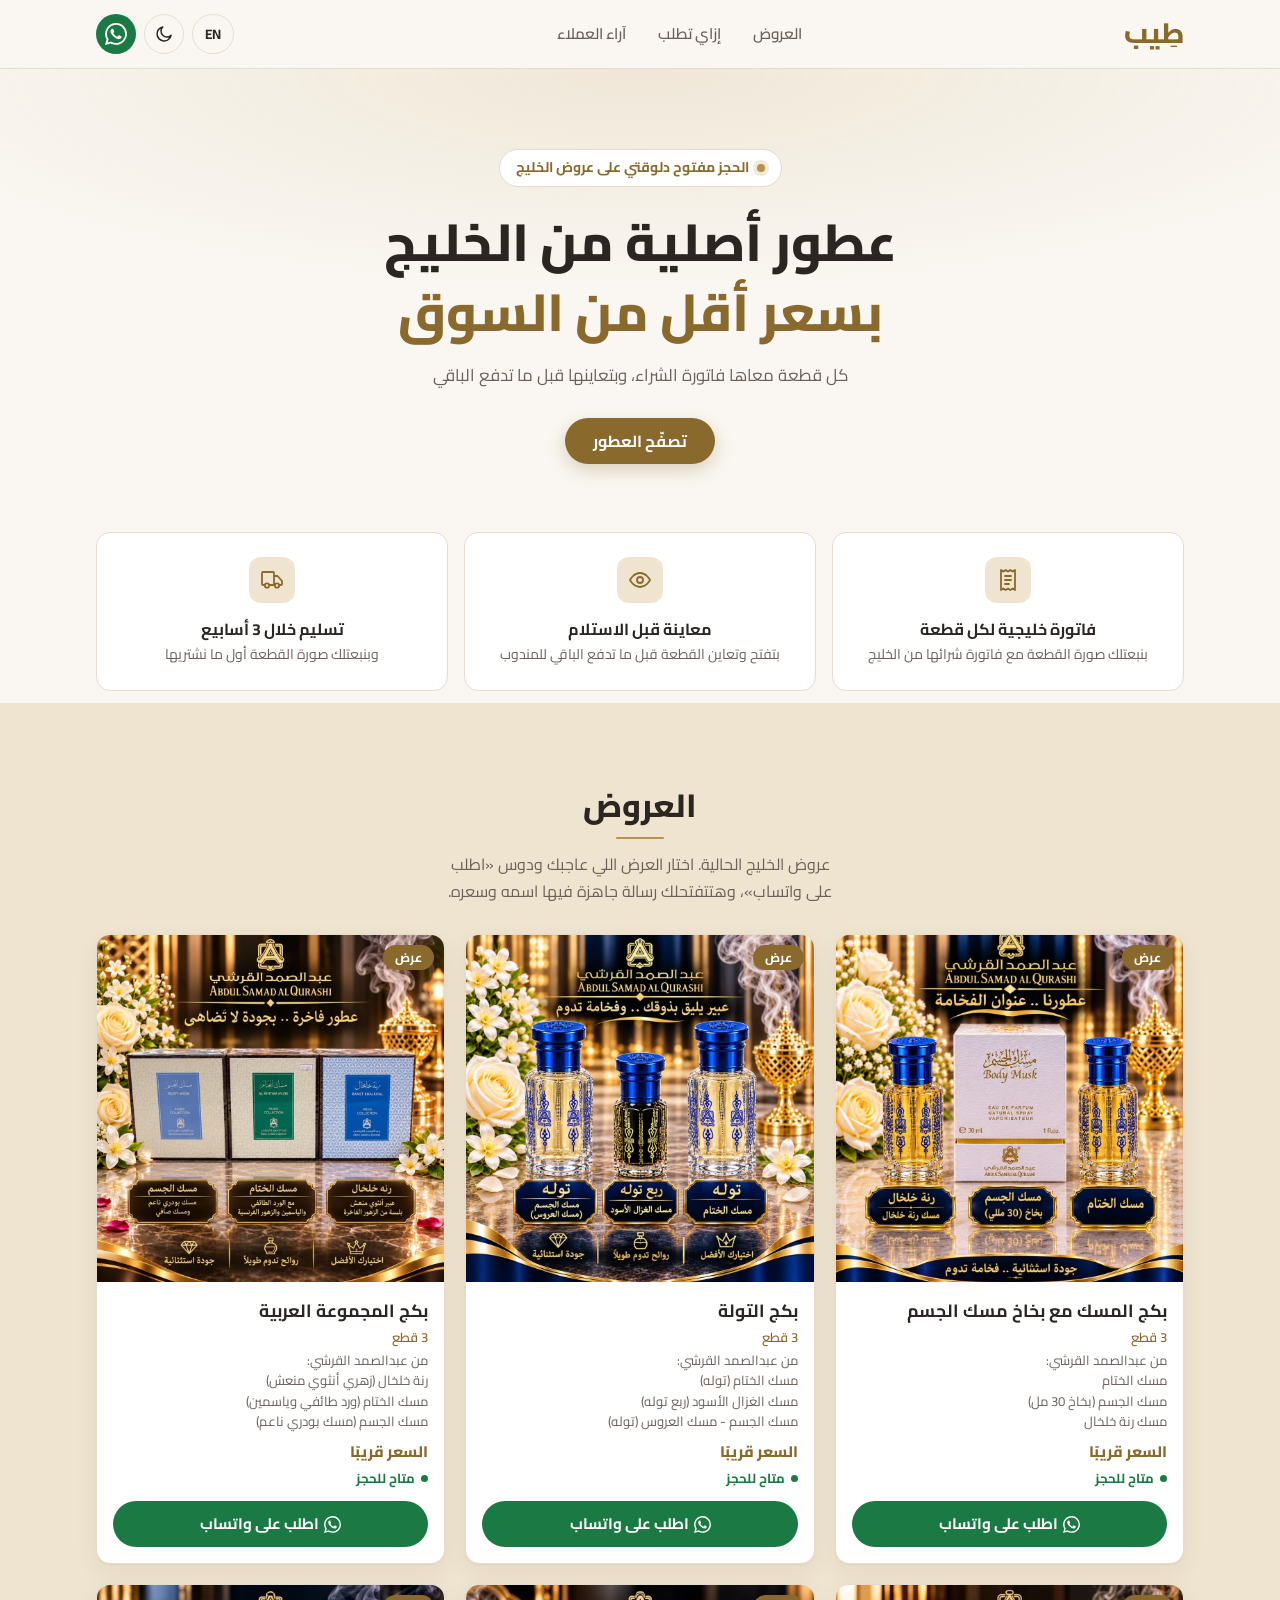
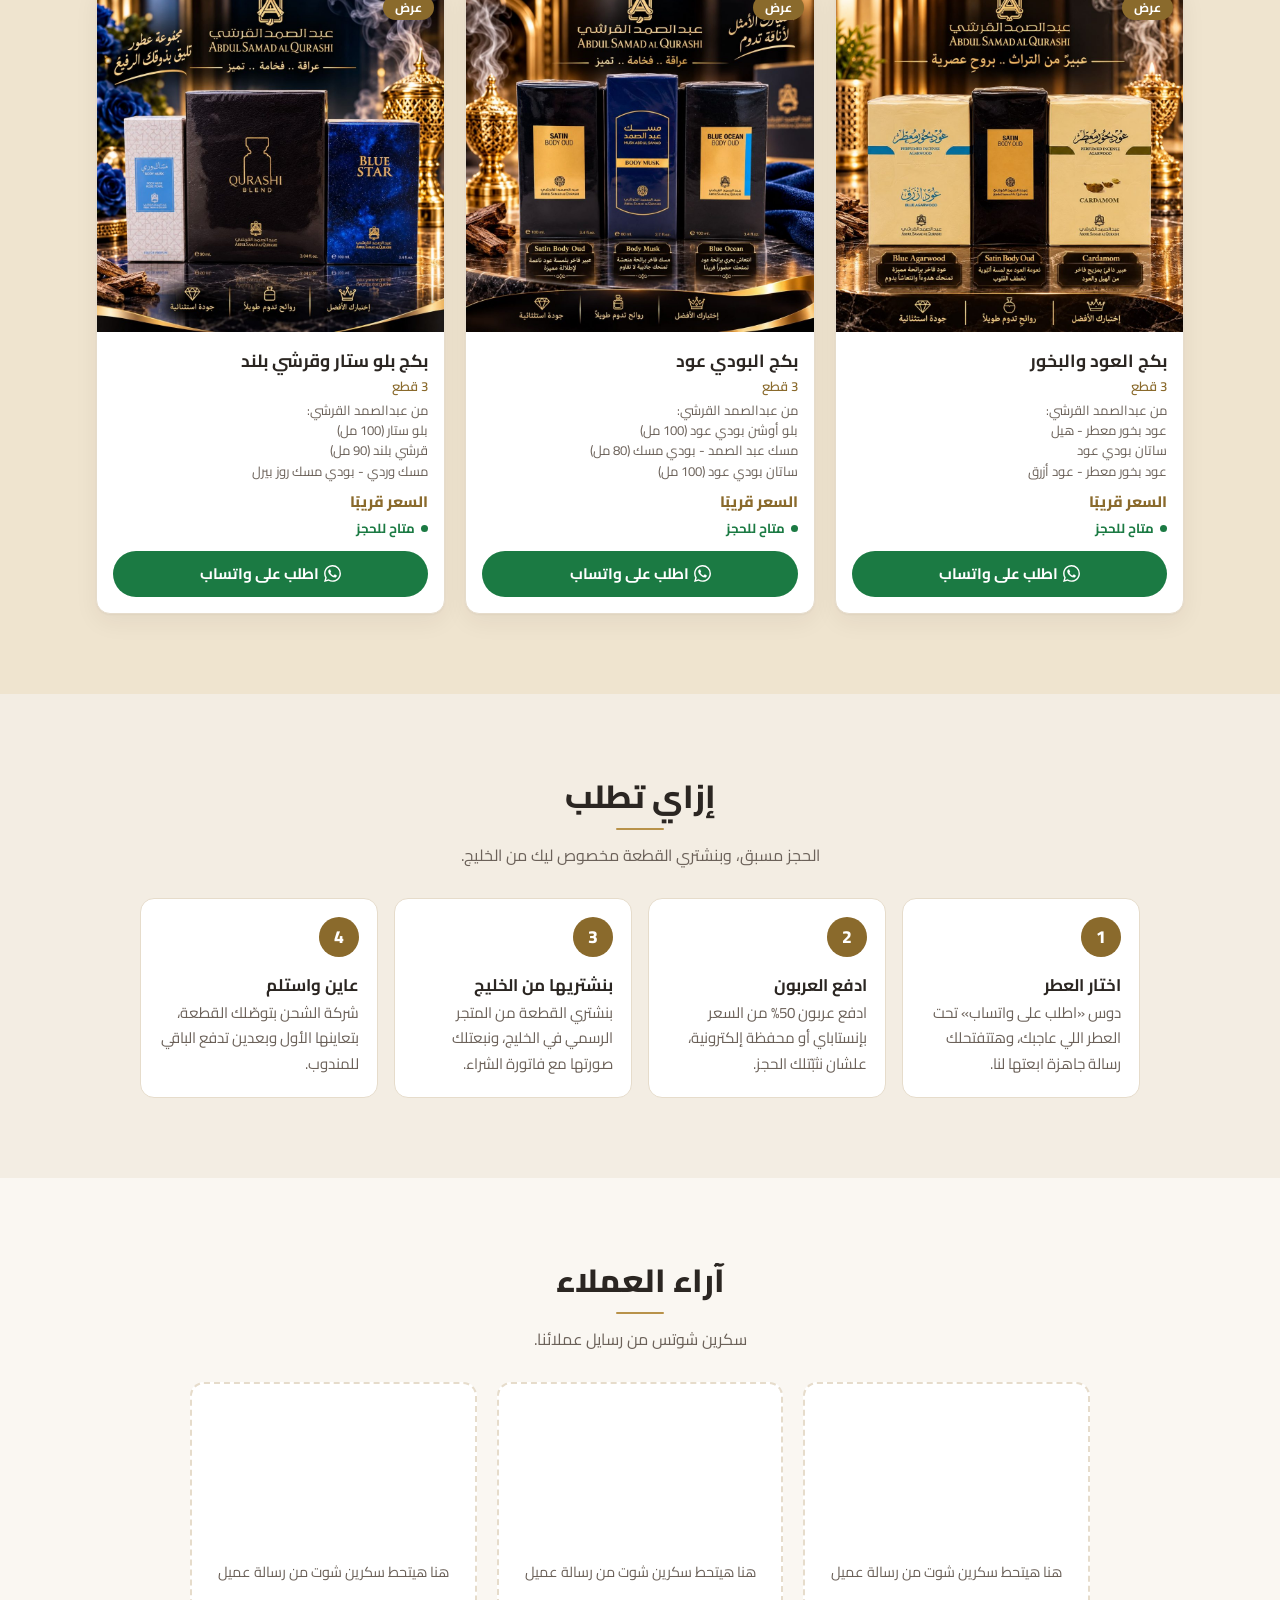
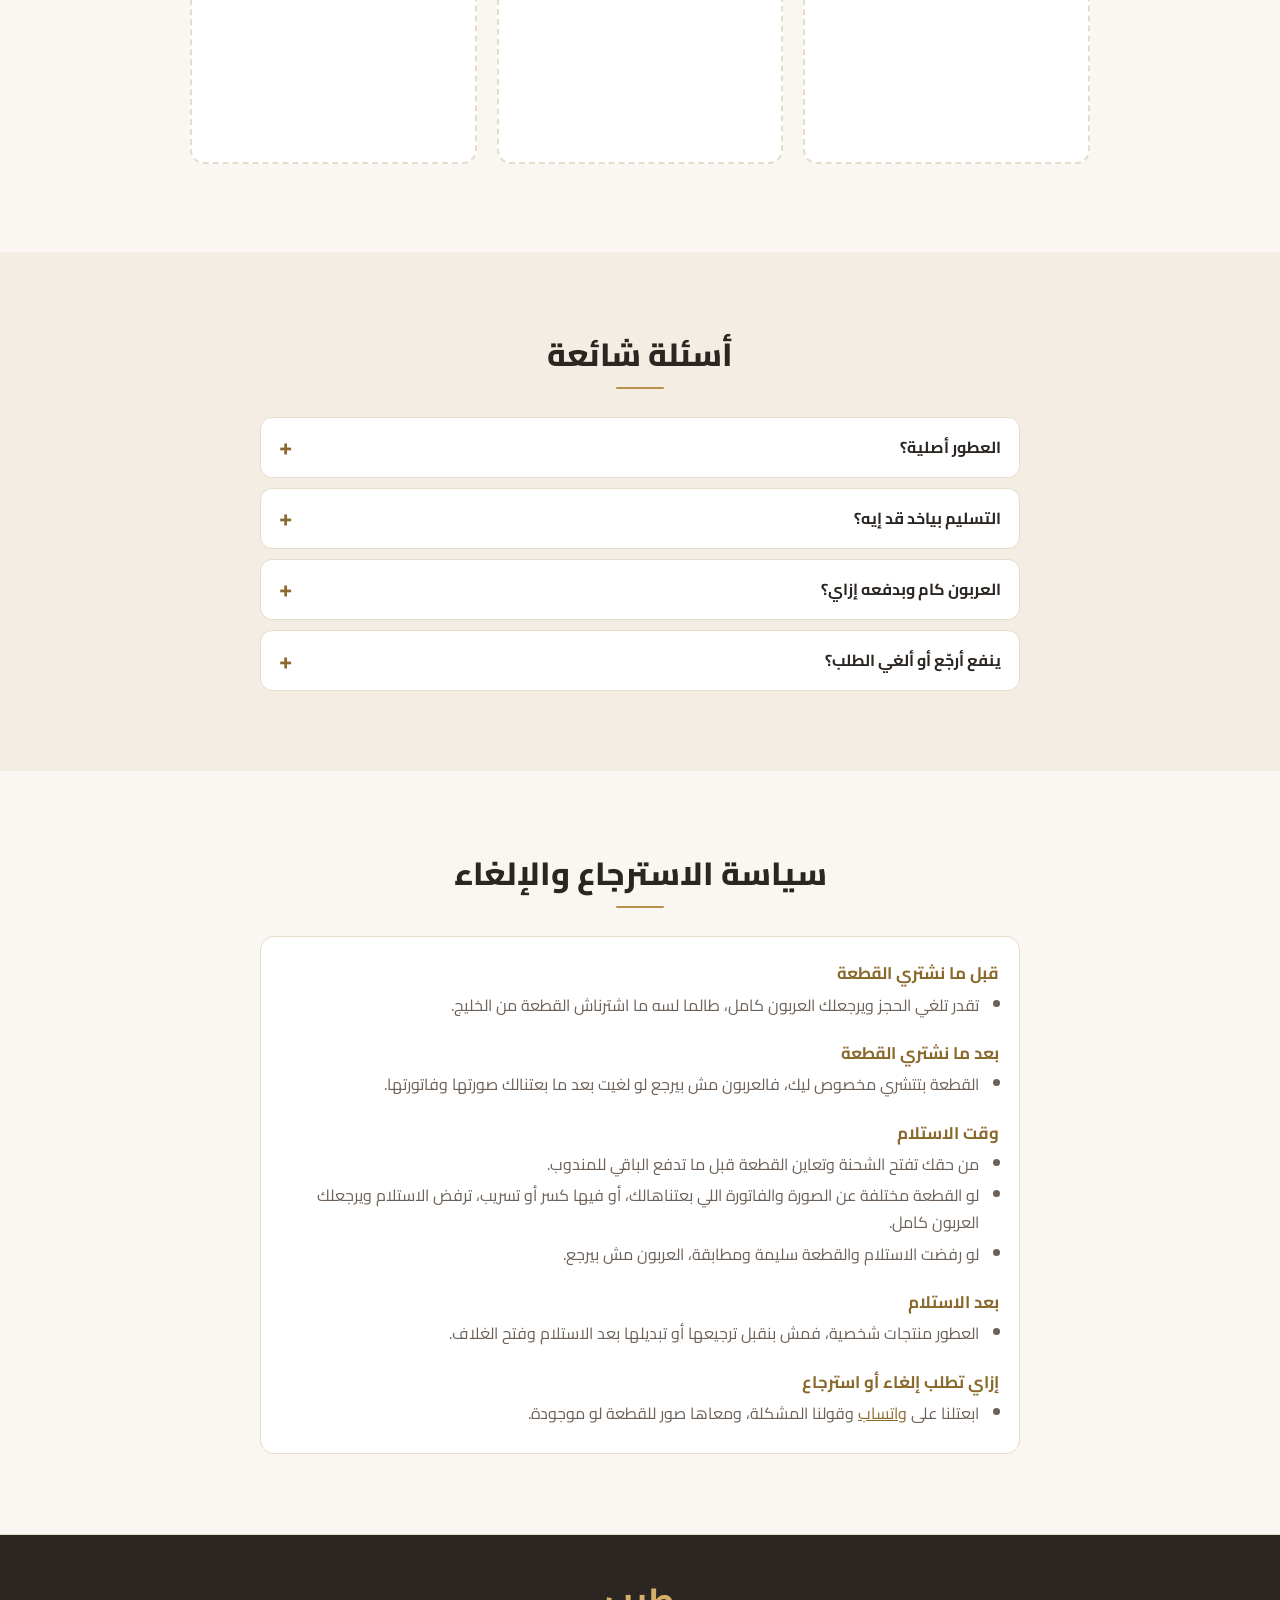
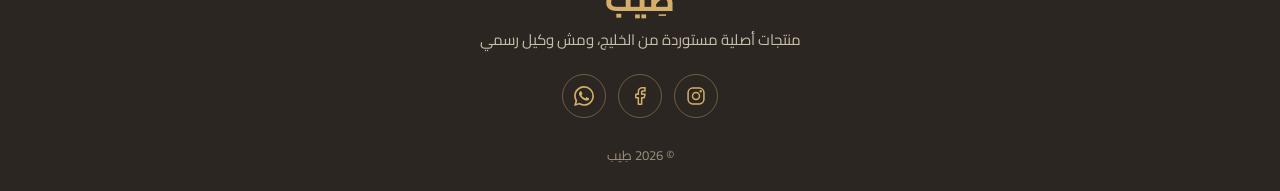
==== index.html @ 43d3be4c "قسم للعروض وقسم للمنتجات منفصلين المنتج اللي متعلّم عليه «عرض» في اللوحة بيظهر في قسم العروض، والباق" ====
<!DOCTYPE html>
<html lang="ar" dir="rtl">
<head>
  <meta charset="UTF-8">
  <meta name="viewport" content="width=device-width, initial-scale=1.0">

  <!-- بيطبّق اللغة والوضع الليلي اللي الزائر اختارهم قبل كده، قبل ما الصفحة تظهر -->
  <script>
    (function () {
      try {
        if (localStorage.getItem("lang") === "en") {
          document.documentElement.lang = "en";
          document.documentElement.dir = "ltr";
        }
        if (localStorage.getItem("theme") === "dark") {
          document.documentElement.setAttribute("data-theme", "dark");
        }
      } catch (e) {}
    })();
  </script>

  <!-- ===== عنوان الصفحة ووصفها (بيظهروا في جوجل وفي تاب المتصفح) ===== -->
  <title>طِيب | عطور أصلية من الخليج بسعر أقل من السوق</title>
  <meta name="description" content="عطور وبكجات أصلية من الخليج بالحجز المسبق، بسعر أقل من السوق في مصر. كل قطعة معاها فاتورة الشراء، وبتعاينها قبل ما تدفع الباقي.">
  <meta name="theme-color" content="#faf7f2">

  <!-- ===== Open Graph: شكل اللينك لما تبعته على واتساب أو إنستجرام أو فيسبوك ===== -->
  <!-- ملحوظة: لينك الموقع والصورة لازم يبقوا كاملين علشان واتساب يقراهم.
       لما نربط الدومين (الخطوة 7) هنغيّر اللينكين دول للدومين الجديد -->
  <meta property="og:type" content="website">
  <meta property="og:locale" content="ar_EG">
  <meta property="og:site_name" content="طِيب">
  <meta property="og:url" content="https://teeb-perfumes.mohamedeliwa206.workers.dev/">
  <meta property="og:title" content="طِيب | عطور أصلية من الخليج بسعر أقل من السوق">
  <meta property="og:description" content="كل قطعة معاها فاتورة الشراء من الخليج، وبتعاينها قبل ما تدفع الباقي. احجز على واتساب.">
  <meta property="og:image" content="https://teeb-perfumes.mohamedeliwa206.workers.dev/images/og-image.png">
  <meta property="og:image:width" content="1200">
  <meta property="og:image:height" content="630">
  <meta name="twitter:card" content="summary_large_image">

  <!-- ===== أيقونة الموقع اللي بتظهر في التاب (favicon) ===== -->
  <link rel="icon" href="images/favicon.svg" type="image/svg+xml">
  <link rel="apple-touch-icon" href="images/apple-touch-icon.png">

  <!-- ===== الخط (Cairo) من Google Fonts، بيدعم العربي والإنجليزي ===== -->
  <link rel="preconnect" href="https://fonts.googleapis.com">
  <link rel="preconnect" href="https://fonts.gstatic.com" crossorigin>
  <link href="https://fonts.googleapis.com/css2?family=Cairo:wght@400;600;700;800&display=swap" rel="stylesheet">

  <!-- ملف التنسيق (الألوان والخطوط وشكل الصفحة) -->
  <link rel="stylesheet" href="style.css">
</head>
<body>

  <!--
    ملحوظة عن اللغتين:
    أي كلام في الصفحة مكتوب مرتين:
      <span lang="ar">الكلام بالعربي</span>
      <span lang="en">The text in English</span>
    الموقع بيعرض النسخة اللي تناسب اللغة المختارة بس.
    لو عدّلت جملة بالعربي، عدّل اللي جنبها بالإنجليزي كمان.
  -->

  <!-- =====================================================
       1) الهيدر: اسم المتجر + الروابط + الزراير
       ===================================================== -->
  <header class="site-header">
    <div class="container header-inner">
      <!-- اسم المتجر (اللوجو) -->
      <a href="#" class="logo"><span lang="ar">طِيب</span><span lang="en">Teeb</span></a>

      <!-- الروابط اللي بتنقل لأقسام الصفحة -->
      <nav class="main-nav" aria-label="أقسام الموقع" data-aria-en="Site sections">
        <a href="#offers"><span lang="ar">العروض</span><span lang="en">Offers</span></a>
        <a href="#products"><span lang="ar">المنتجات</span><span lang="en">Products</span></a>
        <a href="#how"><span lang="ar">إزاي تطلب</span><span lang="en">How to order</span></a>
        <a href="#reviews"><span lang="ar">آراء العملاء</span><span lang="en">Reviews</span></a>
      </nav>

      <div class="header-actions">
        <!-- زرار اللغة (كلامه بيتغير من script.js) -->
        <button type="button" class="icon-btn lang-btn" id="lang-toggle">EN</button>

        <!-- زرار الوضع الليلي: قمر في الوضع العادي، وشمس في الوضع الليلي -->
        <button type="button" class="icon-btn" id="theme-toggle" aria-label="الوضع الليلي">
          <svg class="icon-moon" viewBox="0 0 24 24" fill="none" stroke="currentColor" stroke-width="1.8" stroke-linecap="round" stroke-linejoin="round" aria-hidden="true"><path d="M20.5 13.5A8.5 8.5 0 1 1 10.5 3.5a6.6 6.6 0 0 0 10 10Z"/></svg>
          <svg class="icon-sun" viewBox="0 0 24 24" fill="none" stroke="currentColor" stroke-width="1.8" stroke-linecap="round" aria-hidden="true"><circle cx="12" cy="12" r="4"/><path d="M12 2v2M12 20v2M4.9 4.9l1.4 1.4M17.7 17.7l1.4 1.4M2 12h2M20 12h2M4.9 19.1l1.4-1.4M17.7 6.3l1.4-1.4"/></svg>
        </button>

        <!-- أيقونة واتساب (اللينك بيتحط لوحده من script.js) -->
        <a class="header-wa" data-wa href="#" target="_blank" rel="noopener" aria-label="كلمنا على واتساب" data-aria-en="Chat with us on WhatsApp">
          <svg viewBox="0 0 24 24" fill="currentColor" aria-hidden="true"><path d="M17.472 14.382c-.297-.149-1.758-.867-2.03-.967-.273-.099-.471-.148-.67.15-.197.297-.767.966-.94 1.164-.173.199-.347.223-.644.075-.297-.15-1.255-.463-2.39-1.475-.883-.788-1.48-1.761-1.653-2.059-.173-.297-.018-.458.13-.606.134-.133.298-.347.446-.52.149-.174.198-.298.298-.497.099-.198.05-.371-.025-.52-.075-.149-.669-1.612-.916-2.207-.242-.579-.487-.5-.669-.51-.173-.008-.371-.01-.57-.01-.198 0-.52.074-.792.372-.272.297-1.04 1.016-1.04 2.479 0 1.462 1.065 2.875 1.213 3.074.149.198 2.096 3.2 5.077 4.487.709.306 1.262.489 1.694.625.712.227 1.36.195 1.871.118.571-.085 1.758-.719 2.006-1.413.248-.694.248-1.289.173-1.413-.074-.124-.272-.198-.57-.347m-5.421 7.403h-.004a9.87 9.87 0 0 1-5.031-1.378l-.361-.214-3.741.982.998-3.648-.235-.374a9.86 9.86 0 0 1-1.51-5.26c.001-5.45 4.436-9.884 9.888-9.884 2.64 0 5.122 1.03 6.988 2.898a9.825 9.825 0 0 1 2.893 6.994c-.003 5.45-4.437 9.884-9.885 9.884m8.413-18.297A11.815 11.815 0 0 0 12.05 0C5.495 0 .16 5.335.157 11.892c0 2.096.547 4.142 1.588 5.945L.057 24l6.305-1.654a11.882 11.882 0 0 0 5.683 1.448h.005c6.554 0 11.89-5.335 11.893-11.893a11.821 11.821 0 0 0-3.48-8.413Z"/></svg>
        </a>
      </div>
    </div>
  </header>

  <main>

    <!-- =====================================================
         2) العنوان الرئيسي (أول حاجة الزائر بيشوفها)
         ===================================================== -->
    <section class="hero">
      <div class="container">
        <!-- شريط العروض: نصه بيتغير من لوحة التحكم أو ملف settings.js (offerBar و offerBarEn) -->
        <p class="offer-bar" id="offer-bar">
          <span class="offer-dot" aria-hidden="true"></span>
          <span lang="ar" data-setting="offerBar">الحجز مفتوح دلوقتي على عروض الخليج</span>
          <span lang="en" data-setting="offerBarEn">Pre-orders are open on current Gulf offers</span>
        </p>

        <h1>
          <span lang="ar">عطور أصلية من الخليج <span class="gold">بسعر أقل من السوق</span></span>
          <span lang="en">Original perfumes from the Gulf <span class="gold">below market price</span></span>
        </h1>
        <p class="hero-sub">
          <span lang="ar">كل قطعة معاها فاتورة الشراء، وبتعاينها قبل ما تدفع الباقي</span>
          <span lang="en">Every piece comes with its purchase invoice, and you inspect it before paying the rest</span>
        </p>
        <!-- الزرار ده بيودّي لأول قسم فيه منتجات (العروض أو المنتجات) -->
        <a href="#offers" id="hero-cta" class="btn btn-gold"><span lang="ar">تصفّح العطور</span><span lang="en">Browse perfumes</span></a>
      </div>
    </section>

    <!-- =====================================================
         3) شريط الثقة: 3 مربعات
         ===================================================== -->
    <section class="trust" aria-label="ليه تطلب مننا" data-aria-en="Why order from us">
      <div class="container trust-grid">

        <div class="trust-item">
          <span class="trust-icon" aria-hidden="true">
            <!-- أيقونة فاتورة -->
            <svg viewBox="0 0 24 24" fill="none" stroke="currentColor" stroke-width="1.8" stroke-linecap="round" stroke-linejoin="round"><path d="M5 2v20l2.33-1.5L9.67 22 12 20.5l2.33 1.5 2.34-1.5L19 22V2l-2.33 1.5L14.33 2 12 3.5 9.67 2 7.33 3.5Z"/><path d="M9 8h6M9 12h6M9 16h4"/></svg>
          </span>
          <div lang="ar">
            <h3>فاتورة خليجية لكل قطعة</h3>
            <p>بنبعتلك صورة القطعة مع فاتورة شرائها من الخليج</p>
          </div>
          <div lang="en">
            <h3>Gulf invoice for every piece</h3>
            <p>We send you a photo of the piece with its purchase invoice from the Gulf</p>
          </div>
        </div>

        <div class="trust-item">
          <span class="trust-icon" aria-hidden="true">
            <!-- أيقونة عين (معاينة) -->
            <svg viewBox="0 0 24 24" fill="none" stroke="currentColor" stroke-width="1.8" stroke-linecap="round" stroke-linejoin="round"><path d="M2 12s3.5-7 10-7 10 7 10 7-3.5 7-10 7S2 12 2 12Z"/><circle cx="12" cy="12" r="3"/></svg>
          </span>
          <div lang="ar">
            <h3>معاينة قبل الاستلام</h3>
            <p>بتفتح وتعاين القطعة قبل ما تدفع الباقي للمندوب</p>
          </div>
          <div lang="en">
            <h3>Inspect before you pay</h3>
            <p>Open and check the piece before paying the rest to the courier</p>
          </div>
        </div>

        <div class="trust-item">
          <span class="trust-icon" aria-hidden="true">
            <!-- أيقونة عربية شحن -->
            <svg viewBox="0 0 24 24" fill="none" stroke="currentColor" stroke-width="1.8" stroke-linecap="round" stroke-linejoin="round"><path d="M14 17V5a1 1 0 0 0-1-1H3a1 1 0 0 0-1 1v11a1 1 0 0 0 1 1h1.5"/><path d="M14 8h3.5l4.5 5v3a1 1 0 0 1-1 1h-1.5"/><path d="M9.5 17h5"/><circle cx="7" cy="17.5" r="2.2"/><circle cx="17" cy="17.5" r="2.2"/></svg>
          </span>
          <!-- المدة بتتغير من لوحة التحكم أو ملف settings.js (deliveryTime و deliveryTimeEn) -->
          <div lang="ar">
            <h3>تسليم خلال <span data-setting="deliveryTime">3 أسابيع</span></h3>
            <p>وبنبعتلك صورة القطعة أول ما نشتريها</p>
          </div>
          <div lang="en">
            <h3>Delivery within <span data-setting="deliveryTimeEn">3 weeks</span></h3>
            <p>And we send you a photo of the piece as soon as we buy it</p>
          </div>
        </div>

      </div>
    </section>

    <!-- =====================================================
         4أ) العروض: أي منتج متعلّم عليه «عرض» في لوحة التحكم بيظهر هنا
         (القسم بيستخبى لوحده لو مفيش عروض)
         ===================================================== -->
    <section id="offers" class="section section-offers">
      <div class="container">
        <div class="section-head">
          <h2><span lang="ar">العروض</span><span lang="en">Offers</span></h2>
          <p>
            <span lang="ar">عروض الخليج الحالية. اختار العرض اللي عاجبك ودوس «اطلب على واتساب»، وهتتفتحلك رسالة جاهزة فيها اسمه وسعره.</span>
            <span lang="en">Current Gulf offers. Pick one and tap “Order on WhatsApp” to open a ready message with its name and price.</span>
          </p>
        </div>

        <!-- هنا كروت العروض بتتحط أوتوماتيك، متكتبش حاجة جوه -->
        <div class="products-grid" id="offers-grid"></div>
      </div>
    </section>

    <!-- =====================================================
         4ب) المنتجات: باقي المنتجات (اللي مش عليها «عرض»)
         الكروت بتتعمل لوحدها من ملف products.js
         (القسم بيستخبى لوحده لو كل المنتجات عروض)
         ===================================================== -->
    <section id="products" class="section">
      <div class="container">
        <div class="section-head">
          <h2><span lang="ar">المنتجات</span><span lang="en">Products</span></h2>
          <p>
            <span lang="ar">اختار العطر اللي عاجبك ودوس «اطلب على واتساب»، وهتتفتحلك رسالة جاهزة فيها اسمه وسعره.</span>
            <span lang="en">Pick a perfume and tap “Order on WhatsApp” to open a ready message with its name and price.</span>
          </p>
        </div>

        <!-- هنا الكروت بتتحط أوتوماتيك، متكتبش حاجة جوه -->
        <div class="products-grid" id="products-grid"></div>

        <noscript><p class="products-msg">لازم تشغّل JavaScript في المتصفح علشان تظهر العطور.</p></noscript>
      </div>
    </section>

    <!-- =====================================================
         5) إزاي تطلب: 4 خطوات (الأرقام بتتحط لوحدها)
         ===================================================== -->
    <section id="how" class="section section-alt">
      <div class="container">
        <div class="section-head">
          <h2><span lang="ar">إزاي تطلب</span><span lang="en">How to order</span></h2>
          <p>
            <span lang="ar">الحجز مسبق، وبنشتري القطعة مخصوص ليك من الخليج.</span>
            <span lang="en">It’s a pre-order: we buy the piece in the Gulf especially for you.</span>
          </p>
        </div>

        <ol class="steps">
          <li class="step">
            <div lang="ar">
              <h3>اختار العطر</h3>
              <p>دوس «اطلب على واتساب» تحت العطر اللي عاجبك، وهتتفتحلك رسالة جاهزة ابعتها لنا.</p>
            </div>
            <div lang="en">
              <h3>Pick your perfume</h3>
              <p>Tap “Order on WhatsApp” under the perfume you like, and send us the ready message.</p>
            </div>
          </li>
          <li class="step">
            <div lang="ar">
              <h3>ادفع العربون</h3>
              <p>ادفع عربون 50% من السعر بإنستاباي أو محفظة إلكترونية، علشان نثبّتلك الحجز.</p>
            </div>
            <div lang="en">
              <h3>Pay the deposit</h3>
              <p>Pay a 50% deposit via InstaPay or a mobile wallet to confirm your order.</p>
            </div>
          </li>
          <li class="step">
            <div lang="ar">
              <h3>بنشتريها من الخليج</h3>
              <p>بنشتري القطعة من المتجر الرسمي في الخليج، ونبعتلك صورتها مع فاتورة الشراء.</p>
            </div>
            <div lang="en">
              <h3>We buy it in the Gulf</h3>
              <p>We buy the piece from the official store in the Gulf and send you its photo with the purchase invoice.</p>
            </div>
          </li>
          <li class="step">
            <div lang="ar">
              <h3>عاين واستلم</h3>
              <p>شركة الشحن بتوصّلك القطعة، بتعاينها الأول وبعدين تدفع الباقي للمندوب.</p>
            </div>
            <div lang="en">
              <h3>Inspect and receive</h3>
              <p>The shipping company delivers it. You inspect it first, then pay the rest to the courier.</p>
            </div>
          </li>
        </ol>
      </div>
    </section>

    <!-- =====================================================
         6) آراء العملاء: سكرين شوتس من رسايل العملاء
         ===================================================== -->
    <section id="reviews" class="section">
      <div class="container">
        <div class="section-head">
          <h2><span lang="ar">آراء العملاء</span><span lang="en">Customer reviews</span></h2>
          <p>
            <span lang="ar">سكرين شوتس من رسايل عملائنا.</span>
            <span lang="en">Screenshots of messages from our customers.</span>
          </p>
        </div>

        <!--
          لما يبقى عندك سكرين شوت حقيقي من عميل:
          1. حط الصورة في فولدر images باسم زي review1.jpg
          2. امسح السطر اللي فيه class="review-placeholder" كله
          3. وحط مكانه السطر ده:
             <img class="review-img" src="images/review1.jpg" alt="رسالة من عميل" loading="lazy">
          (متحطش أي تقييم مش حقيقي)
        -->
        <div class="reviews-grid">
          <div class="review-placeholder"><span lang="ar">هنا هيتحط سكرين شوت من رسالة عميل</span><span lang="en">A customer message screenshot will go here</span></div>
          <div class="review-placeholder"><span lang="ar">هنا هيتحط سكرين شوت من رسالة عميل</span><span lang="en">A customer message screenshot will go here</span></div>
          <div class="review-placeholder"><span lang="ar">هنا هيتحط سكرين شوت من رسالة عميل</span><span lang="en">A customer message screenshot will go here</span></div>
        </div>
      </div>
    </section>

    <!-- =====================================================
         7) أسئلة شائعة: كل سؤال بيفتح لما تدوس عليه
         ===================================================== -->
    <section id="faq" class="section section-alt">
      <div class="container">
        <div class="section-head">
          <h2><span lang="ar">أسئلة شائعة</span><span lang="en">FAQ</span></h2>
        </div>

        <div class="faq">
          <details>
            <summary><span lang="ar">العطور أصلية؟</span><span lang="en">Are the perfumes original?</span></summary>
            <p lang="ar">أيوه، كلها أصلية. بنشتري كل قطعة بنفسنا من المتجر الرسمي في الخليج، وبنبعتلك صورتها مع فاتورة الشراء قبل الشحن. ولما توصلك بتعاينها قبل ما تدفع الباقي.</p>
            <p lang="en">Yes, all of them. We buy every piece ourselves from the official store in the Gulf, and send you its photo with the purchase invoice before shipping. When it arrives, you inspect it before paying the rest.</p>
          </details>

          <details>
            <summary><span lang="ar">التسليم بياخد قد إيه؟</span><span lang="en">How long does delivery take?</span></summary>
            <p lang="ar">التسليم خلال <span data-setting="deliveryTime">3 أسابيع</span> من وقت دفع العربون، لأننا بنشتري القطعة مخصوص ليك من الخليج. وبنبعتلك صورة القطعة والفاتورة أول ما نشتريها.</p>
            <p lang="en">Delivery is within <span data-setting="deliveryTimeEn">3 weeks</span> of paying the deposit, because we buy the piece in the Gulf especially for you. We send you its photo and invoice as soon as we buy it.</p>
          </details>

          <details>
            <summary><span lang="ar">العربون كام وبدفعه إزاي؟</span><span lang="en">How much is the deposit, and how do I pay?</span></summary>
            <p lang="ar">العربون 50% من سعر القطعة، وبتدفعه بإنستاباي أو محفظة إلكترونية. والـ 50% الباقيين بتدفعهم للمندوب وقت الاستلام، بعد ما تعاين القطعة.</p>
            <p lang="en">The deposit is 50% of the price, paid via InstaPay or a mobile wallet. You pay the other 50% to the courier on delivery, after inspecting the piece.</p>
          </details>

          <details>
            <summary><span lang="ar">ينفع أرجّع أو ألغي الطلب؟</span><span lang="en">Can I return or cancel my order?</span></summary>
            <p lang="ar">لو القطعة وصلتك مختلفة عن اللي اتفقنا عليه أو فيها عيب، من حقك ترفض الاستلام. وتفاصيل الإلغاء والاسترجاع كلها في <a href="#returns">سياسة الاسترجاع</a>.</p>
            <p lang="en">If the piece arrives different from what we agreed on, or damaged, you can refuse delivery. All the details are in our <a href="#returns">return policy</a>.</p>
          </details>
        </div>
      </div>
    </section>

    <!-- =====================================================
         8) سياسة الاسترجاع
         ===================================================== -->
    <section id="returns" class="section">
      <div class="container">
        <div class="section-head">
          <h2><span lang="ar">سياسة الاسترجاع والإلغاء</span><span lang="en">Returns &amp; cancellations</span></h2>
        </div>

        <div class="policy">
          <div lang="ar">
            <h3>قبل ما نشتري القطعة</h3>
            <ul>
              <li>تقدر تلغي الحجز ويرجعلك العربون كامل، طالما لسه ما اشترناش القطعة من الخليج.</li>
            </ul>

            <h3>بعد ما نشتري القطعة</h3>
            <ul>
              <li>القطعة بتتشري مخصوص ليك، فالعربون مش بيرجع لو لغيت بعد ما بعتنالك صورتها وفاتورتها.</li>
            </ul>

            <h3>وقت الاستلام</h3>
            <ul>
              <li>من حقك تفتح الشحنة وتعاين القطعة قبل ما تدفع الباقي للمندوب.</li>
              <li>لو القطعة مختلفة عن الصورة والفاتورة اللي بعتناهالك، أو فيها كسر أو تسريب، ترفض الاستلام ويرجعلك العربون كامل.</li>
              <li>لو رفضت الاستلام والقطعة سليمة ومطابقة، العربون مش بيرجع.</li>
            </ul>

            <h3>بعد الاستلام</h3>
            <ul>
              <li>العطور منتجات شخصية، فمش بنقبل ترجيعها أو تبديلها بعد الاستلام وفتح الغلاف.</li>
            </ul>

            <h3>إزاي تطلب إلغاء أو استرجاع</h3>
            <ul>
              <li>ابعتلنا على <a data-wa href="#" target="_blank" rel="noopener">واتساب</a> وقولنا المشكلة، ومعاها صور للقطعة لو موجودة.</li>
            </ul>
          </div>

          <div lang="en">
            <h3>Before we buy the piece</h3>
            <ul>
              <li>You can cancel and get your full deposit back, as long as we haven’t bought the piece in the Gulf yet.</li>
            </ul>

            <h3>After we buy the piece</h3>
            <ul>
              <li>The piece is bought especially for you, so the deposit is non-refundable if you cancel after we’ve sent you its photo and invoice.</li>
            </ul>

            <h3>On delivery</h3>
            <ul>
              <li>You have the right to open the package and inspect the piece before paying the rest to the courier.</li>
              <li>If the piece differs from the photo and invoice we sent you, or is broken or leaking, refuse delivery and you’ll get your full deposit back.</li>
              <li>If you refuse delivery while the piece is intact and as described, the deposit is non-refundable.</li>
            </ul>

            <h3>After delivery</h3>
            <ul>
              <li>Perfumes are personal products, so we can’t accept returns or exchanges once delivered and unsealed.</li>
            </ul>

            <h3>How to request a cancellation or return</h3>
            <ul>
              <li>Message us on <a data-wa href="#" target="_blank" rel="noopener">WhatsApp</a> describing the issue, with photos of the piece if you have them.</li>
            </ul>
          </div>
        </div>
      </div>
    </section>

  </main>

  <!-- =====================================================
       9) الفوتر: آخر الصفحة
       ===================================================== -->
  <footer class="site-footer">
    <div class="container">
      <p class="footer-logo"><span lang="ar">طِيب</span><span lang="en">Teeb</span></p>
      <p class="footer-note">
        <span lang="ar">منتجات أصلية مستوردة من الخليج، ومش وكيل رسمي</span>
        <span lang="en">Original products imported from the Gulf. We are not an official agent.</span>
      </p>

      <!-- لينكات السوشيال: بتتغير من لوحة التحكم أو ملف settings.js -->
      <div class="social">
        <a data-social="instagram" href="#" target="_blank" rel="noopener" aria-label="إنستجرام" data-aria-en="Instagram">
          <svg viewBox="0 0 24 24" fill="none" stroke="currentColor" stroke-width="1.8" stroke-linecap="round" stroke-linejoin="round" aria-hidden="true"><rect x="2.5" y="2.5" width="19" height="19" rx="5.5"/><circle cx="12" cy="12" r="4.2"/><circle cx="17.6" cy="6.4" r="0.6" fill="currentColor"/></svg>
        </a>
        <a data-social="facebook" href="#" target="_blank" rel="noopener" aria-label="فيسبوك" data-aria-en="Facebook">
          <svg viewBox="0 0 24 24" fill="none" stroke="currentColor" stroke-width="1.8" stroke-linecap="round" stroke-linejoin="round" aria-hidden="true"><path d="M18 2h-3a5 5 0 0 0-5 5v3H7v4h3v8h4v-8h3l1-4h-4V7a1 1 0 0 1 1-1h3Z"/></svg>
        </a>
        <a data-wa href="#" target="_blank" rel="noopener" aria-label="واتساب" data-aria-en="WhatsApp">
          <svg viewBox="0 0 24 24" fill="currentColor" aria-hidden="true"><path d="M17.472 14.382c-.297-.149-1.758-.867-2.03-.967-.273-.099-.471-.148-.67.15-.197.297-.767.966-.94 1.164-.173.199-.347.223-.644.075-.297-.15-1.255-.463-2.39-1.475-.883-.788-1.48-1.761-1.653-2.059-.173-.297-.018-.458.13-.606.134-.133.298-.347.446-.52.149-.174.198-.298.298-.497.099-.198.05-.371-.025-.52-.075-.149-.669-1.612-.916-2.207-.242-.579-.487-.5-.669-.51-.173-.008-.371-.01-.57-.01-.198 0-.52.074-.792.372-.272.297-1.04 1.016-1.04 2.479 0 1.462 1.065 2.875 1.213 3.074.149.198 2.096 3.2 5.077 4.487.709.306 1.262.489 1.694.625.712.227 1.36.195 1.871.118.571-.085 1.758-.719 2.006-1.413.248-.694.248-1.289.173-1.413-.074-.124-.272-.198-.57-.347m-5.421 7.403h-.004a9.87 9.87 0 0 1-5.031-1.378l-.361-.214-3.741.982.998-3.648-.235-.374a9.86 9.86 0 0 1-1.51-5.26c.001-5.45 4.436-9.884 9.888-9.884 2.64 0 5.122 1.03 6.988 2.898a9.825 9.825 0 0 1 2.893 6.994c-.003 5.45-4.437 9.884-9.885 9.884m8.413-18.297A11.815 11.815 0 0 0 12.05 0C5.495 0 .16 5.335.157 11.892c0 2.096.547 4.142 1.588 5.945L.057 24l6.305-1.654a11.882 11.882 0 0 0 5.683 1.448h.005c6.554 0 11.89-5.335 11.893-11.893a11.821 11.821 0 0 0-3.48-8.413Z"/></svg>
        </a>
      </div>

      <p class="copyright">© <span id="year">2026</span> <span lang="ar">طِيب</span><span lang="en">Teeb</span></p>
    </div>
  </footer>

  <!-- الإعدادات ولستة المنتجات لازم يتحملوا الأول، وبعدهم كود الموقع -->
  <script src="settings.js"></script>
  <script src="products.js"></script>
  <script src="script.js"></script>
</body>
</html>
---- style.css ----
/* =====================================================
   ملف التنسيق: كل حاجة ليها علاقة بشكل الموقع
   (ألوان، خطوط، مسافات، ترتيب الأقسام)
   الموقع متصمم للموبايل الأول، وتحت فيه تعديلات للشاشات الكبيرة
   ===================================================== */


/* ===== ألوان الوضع العادي (الفاتح): لو عايز تغيّر لون، غيّره هنا ===== */
:root {
  color-scheme: light;
  --bg: #faf7f2;          /* الخلفية الفاتحة */
  --bg-alt: #f3ede3;      /* خلفية الأقسام اللي بالتبادل */
  --surface: #ffffff;     /* خلفية الكروت */
  --text: #2b2622;        /* لون الكلام الأساسي */
  --muted: #6b6159;       /* لون الكلام الثانوي */
  --gold: #b8924a;        /* الدهبي للتفاصيل والزخارف */
  --gold-dark: #8a6a2c;   /* دهبي أغمق للأزرار والكلام (أوضح في القراية) */
  --gold-hover: #75591f;  /* لون الزرار الدهبي لما تقف عليه */
  --on-gold: #ffffff;     /* لون الكلام اللي فوق الدهبي */
  --gold-soft: #efe4cf;   /* دهبي فاتح جدًا للخلفيات */
  --line: #e6dccb;        /* لون الخطوط والحدود */
  --green: #1b7a43;       /* أخضر زرار الواتساب */
  --green-text: #1b7a43;  /* أخضر كلمة "متاح للحجز" */
  --header-bg: rgba(250, 247, 242, .94);
  --media-bg: linear-gradient(160deg, #f7f0e3, #ebdec4);  /* خلفية مكان الصورة */
  --footer-bg: #2b2622;
  --warn-bg: #fff4d6;     /* ألوان المربع الأصفر (رسالة لو فيه مشكلة في المنتجات) */
  --warn-border: #c98a00;
  --warn-text: #6b4a00;
  --radius: 14px;         /* دوران أركان الكروت */
  --shadow: 0 1px 2px rgba(43, 38, 34, .04), 0 8px 24px rgba(43, 38, 34, .06);
  --header-h: 100px;      /* طول الهيدر (علشان الروابط متخبيش العناوين) */
}

/* ===== ألوان الوضع الليلي ===== */
:root[data-theme="dark"] {
  color-scheme: dark;
  --bg: #15120f;
  --bg-alt: #1b1713;
  --surface: #221d18;
  --text: #f1ebe2;
  --muted: #b2a696;
  --gold: #c9a45c;
  --gold-dark: #d9b56e;
  --gold-hover: #e8c98a;
  --on-gold: #1a1612;
  --gold-soft: #30281d;
  --line: #3a3128;
  --green-text: #5cc88a;
  --header-bg: rgba(21, 18, 15, .92);
  --media-bg: linear-gradient(160deg, #2b241c, #1e1a15);
  --footer-bg: #0d0b09;
  --warn-bg: #2e2410;
  --warn-border: #c98a00;
  --warn-text: #f0cf86;
  --shadow: 0 1px 2px rgba(0, 0, 0, .3), 0 8px 24px rgba(0, 0, 0, .35);
}


/* ===== اللغتين: بنعرض الكلام اللي بلغة الصفحة بس ===== */
html[lang="ar"] [lang="en"],
html[lang="en"] [lang="ar"] {
  display: none !important;
}


/* ===== إعدادات عامة للصفحة كلها ===== */
* { box-sizing: border-box; }

html {
  scroll-behavior: smooth;           /* نزول ناعم لما تدوس على رابط */
  -webkit-text-size-adjust: 100%;
}

body {
  margin: 0;
  font-family: "Cairo", Tahoma, sans-serif;
  font-size: 16px;
  line-height: 1.7;
  background: var(--bg);
  color: var(--text);
}

img { max-width: 100%; display: block; }
a { color: var(--gold-dark); }
[hidden] { display: none !important; }

/* إطار واضح حوالين الزرار لما حد يستخدم الكيبورد */
:focus-visible {
  outline: 2px solid var(--gold-dark);
  outline-offset: 3px;
}

/* الحاوية: بتحدد عرض المحتوى وبتسيب مسافة 16px من الجناب */
.container {
  width: 100%;
  max-width: 1120px;
  margin: 0 auto;
  padding: 0 16px;
}

/* لما تدوس على رابط، العنوان مايستخباش تحت الهيدر */
section[id] { scroll-margin-top: var(--header-h); }


/* ===== الأزرار ===== */
.btn {
  display: inline-flex;
  align-items: center;
  justify-content: center;
  gap: 8px;
  padding: 12px 28px;
  border: 0;
  border-radius: 999px;
  font-family: inherit;
  font-size: 1rem;
  font-weight: 700;
  line-height: 1.4;
  text-decoration: none;
  cursor: pointer;
  transition: background .15s, transform .15s;
}
.btn:active { transform: scale(.97); }

/* الزرار الدهبي */
.btn-gold {
  background: var(--gold-dark);
  color: var(--on-gold);
  box-shadow: 0 6px 18px rgba(138, 106, 44, .28);
}
.btn-gold:hover { background: var(--gold-hover); }

/* زرار الواتساب الأخضر */
.btn-wa {
  background: var(--green);
  color: #fff;
}
.btn-wa:hover { background: #15633a; }

/* زرار "بلّغني لما يتوفر" (للمنتج اللي نفد) */
.btn-outline {
  background: transparent;
  color: var(--text);
  border: 1px solid var(--line);
}
.btn-outline:hover { background: var(--bg); }


/* =====================================================
   1) الهيدر
   ===================================================== */
.site-header {
  position: sticky;          /* بيفضل ظاهر فوق وانت بتنزل */
  top: 0;
  z-index: 50;
  background: var(--header-bg);
  backdrop-filter: blur(10px);
  -webkit-backdrop-filter: blur(10px);
  border-bottom: 1px solid var(--line);
}

/* على الموبايل: الاسم والزراير في سطر، والروابط في السطر اللي تحته */
.header-inner {
  display: grid;
  grid-template-columns: 1fr auto;
  grid-template-areas:
    "logo actions"
    "nav  nav";
  align-items: center;
  gap: 2px 12px;
  padding-top: 10px;
  padding-bottom: 6px;
}

/* اسم المتجر (اللوجو) بالدهبي */
.logo {
  grid-area: logo;
  justify-self: start;
  font-size: 1.75rem;
  font-weight: 800;
  line-height: 1.2;
  color: var(--gold-dark);
  text-decoration: none;
}

.main-nav {
  grid-area: nav;
  display: flex;
  flex-wrap: wrap; /* على الشاشات الصغيرة أوي اللينكات تنزل سطر بدل ما تخرج برة الشاشة */
  justify-content: center;
  gap: 4px;
}
.main-nav a {
  padding: 4px 12px;
  border-radius: 999px;
  color: var(--muted);
  font-size: .95rem;
  font-weight: 600;
  text-decoration: none;
  white-space: nowrap;
  transition: background .15s, color .15s;
}
.main-nav a:hover {
  background: var(--gold-soft);
  color: var(--gold-dark);
}

/* الزراير اللي في الهيدر: اللغة + الوضع الليلي + واتساب */
.header-actions {
  grid-area: actions;
  display: flex;
  align-items: center;
  gap: 8px;
}

.icon-btn {
  width: 40px;
  height: 40px;
  padding: 0;
  display: grid;
  place-items: center;
  border: 1px solid var(--line);
  border-radius: 50%;
  background: transparent;
  color: var(--text);
  font-family: inherit;
  font-size: .85rem;
  font-weight: 700;
  cursor: pointer;
  transition: background .15s, color .15s;
}
.icon-btn:hover {
  background: var(--gold-soft);
  color: var(--gold-dark);
}
.icon-btn svg { width: 20px; height: 20px; }

/* زرار اللغة أعرض شوية علشان الكلمة */
.lang-btn {
  width: auto;
  min-width: 40px;
  padding: 0 12px;
  border-radius: 999px;
}

/* القمر بيظهر في الوضع العادي، والشمس في الوضع الليلي */
.icon-sun { display: none; }
[data-theme="dark"] .icon-sun { display: block; }
[data-theme="dark"] .icon-moon { display: none; }

.header-wa {
  width: 40px;
  height: 40px;
  border-radius: 50%;
  display: grid;
  place-items: center;
  background: var(--green);
  color: #fff;
}
.header-wa svg { width: 22px; height: 22px; }


/* =====================================================
   2) العنوان الرئيسي
   ===================================================== */
.hero {
  padding: 44px 0 36px;
  text-align: center;
  /* إضاءة دهبي خفيفة في الخلفية */
  background:
    radial-gradient(ellipse 90% 70% at 50% 0%, rgba(184, 146, 74, .16), transparent 70%),
    var(--bg);
}

/* شريط العروض الصغير */
.offer-bar {
  display: inline-flex;
  align-items: center;
  gap: 8px;
  margin: 0 0 20px;
  padding: 6px 16px;
  background: var(--surface);
  border: 1px solid var(--line);
  border-radius: 999px;
  color: var(--gold-dark);
  font-size: .875rem;
  font-weight: 700;
}
.offer-dot {
  width: 8px;
  height: 8px;
  flex: none;
  border-radius: 50%;
  background: var(--gold);
  box-shadow: 0 0 0 4px rgba(184, 146, 74, .2);
}

.hero h1 {
  max-width: 15em;
  margin: 0 auto 14px;
  font-size: clamp(1.9rem, 7.5vw, 3.25rem);
  font-weight: 800;
  line-height: 1.35;
  text-wrap: balance;
}
.hero h1 .gold { color: var(--gold-dark); }

.hero-sub {
  max-width: 30em;
  margin: 0 auto 28px;
  color: var(--muted);
  font-size: 1.05rem;
  text-wrap: balance;
}


/* =====================================================
   3) شريط الثقة
   ===================================================== */
.trust { padding: 4px 0 12px; }

.trust-grid {
  display: grid;
  gap: 10px;
}

.trust-item {
  display: flex;
  align-items: center;
  gap: 14px;
  padding: 14px 16px;
  background: var(--surface);
  border: 1px solid var(--line);
  border-radius: var(--radius);
}

.trust-icon {
  flex: none;
  width: 46px;
  height: 46px;
  display: grid;
  place-items: center;
  border-radius: 12px;
  background: var(--gold-soft);
  color: var(--gold-dark);
}
.trust-icon svg { width: 24px; height: 24px; }

.trust-item h3 {
  margin: 0;
  font-size: 1rem;
  font-weight: 700;
  line-height: 1.5;
}
.trust-item p {
  margin: 2px 0 0;
  color: var(--muted);
  font-size: .875rem;
  line-height: 1.6;
}


/* =====================================================
   شكل الأقسام والعناوين بشكل عام
   ===================================================== */
.section { padding: 56px 0; }
.section-alt { background: var(--bg-alt); }
/* قسم العروض: خلفية دهبي فاتح علشان يبان إنه مميز */
.section-offers { background: var(--gold-soft); }

.section-head {
  margin-bottom: 28px;
  text-align: center;
}
.section-head h2 {
  margin: 0;
  font-size: clamp(1.5rem, 5.5vw, 2rem);
  font-weight: 800;
  line-height: 1.4;
}
/* الخط الدهبي الصغير تحت العنوان */
.section-head h2::after {
  content: "";
  display: block;
  width: 48px;
  height: 2px;
  margin: 10px auto 0;
  border-radius: 2px;
  background: var(--gold);
}
.section-head p {
  max-width: 34em;
  margin: 12px auto 0;
  color: var(--muted);
  text-wrap: balance;     /* يوزّع الكلام على السطور بالتساوي */
}


/* =====================================================
   4) كروت العطور
   ===================================================== */
/* على الموبايل: عمودين */
.products-grid {
  display: grid;
  grid-template-columns: repeat(2, minmax(0, 1fr));
  gap: 12px;
}

.card {
  display: flex;
  flex-direction: column;
  overflow: hidden;
  background: var(--surface);
  border: 1px solid var(--line);
  border-radius: var(--radius);
  box-shadow: var(--shadow);
}

/* مكان الصورة */
.card-media {
  position: relative;
  aspect-ratio: 1 / 1; /* مربع، زي صور إنستجرام */
  overflow: hidden;    /* الصورة متكبّرش الإطار لو مش مربعة بالظبط */
  background: var(--media-bg);
}
.card-media img {
  width: 100%;
  height: 100%;
  object-fit: cover;
}

/* الشكل المؤقت لحد ما تحط صورة حقيقية */
.card-placeholder {
  width: 100%;
  height: 100%;
  display: grid;
  place-items: center;
  color: var(--gold);
}
.card-placeholder svg { width: 34%; height: auto; opacity: .75; }

/* شارة "عرض" */
.badge {
  position: absolute;
  top: 10px;
  inset-inline-start: 10px;
  padding: 2px 12px;
  border-radius: 999px;
  background: var(--gold-dark);
  color: var(--on-gold);
  font-size: .78rem;
  font-weight: 700;
}

/* الكلام اللي تحت الصورة */
.card-body {
  flex: 1;
  display: flex;
  flex-direction: column;
  gap: 2px;
  padding: 12px;
}
.card-title {
  margin: 0;
  font-size: 1rem;
  font-weight: 700;
  line-height: 1.45;
}
.card-size {
  color: var(--gold-dark);
  font-size: .82rem;
  font-weight: 600;
}
.card-desc {
  margin: 0;
  color: var(--muted);
  font-size: .82rem;
  line-height: 1.55;
  white-space: pre-line; /* كل سطر في الوصف يظهر في سطر لوحده (زي محتويات البكج) */
}

/* السعر والسعر القديم */
.card-price {
  display: flex;
  flex-wrap: wrap;
  align-items: baseline;
  gap: 2px 8px;
  margin-top: 6px;
}
.price {
  font-size: 1.15rem;
  font-weight: 800;
}
/* لو لسه مفيش سعر: "السعر قريبًا" بخط أصغر */
.price.price-soon {
  font-size: .95rem;
  color: var(--gold-dark);
}
.old-price {
  color: var(--muted);
  font-size: .85rem;
  text-decoration: line-through;
}

/* حالة المنتج: متاح للحجز / نفد */
.status {
  display: inline-flex;
  align-items: center;
  gap: 6px;
  margin-bottom: 10px;
  font-size: .82rem;
  font-weight: 700;
}
.status::before {
  content: "";
  width: 7px;
  height: 7px;
  flex: none;
  border-radius: 50%;
  background: currentColor;
}
.status.available { color: var(--green-text); }
.status.soldout { color: #8c8279; }

/* الزرار بيفضل تحت خالص في كل الكروت، وكلامه في سطر واحد حتى في الموبايلات الصغيرة */
.card .btn {
  width: 100%;
  margin-top: auto;
  padding: 10px 6px;
  gap: 5px;
  font-size: clamp(.74rem, 3.4vw, .875rem);
  white-space: nowrap;
}
.card .btn svg { width: 17px; height: 17px; flex: none; }

/* المنتج اللي نفد: صورته باهتة شوية */
.card.is-soldout .card-media { filter: grayscale(.7); opacity: .7; }

/* رسالة لو فيه مشكلة في ملف المنتجات */
.products-msg {
  grid-column: 1 / -1;
  padding: 20px;
  border: 2px dashed var(--warn-border);
  border-radius: var(--radius);
  background: var(--warn-bg);
  color: var(--warn-text);
  font-weight: 600;
  text-align: center;
}


/* =====================================================
   5) إزاي تطلب
   ===================================================== */
.steps {
  display: grid;
  gap: 12px;
  max-width: 1000px;
  margin: 0 auto;
  padding: 0;
  list-style: none;
  counter-reset: step;     /* عدّاد الأرقام */
}

.step {
  position: relative;
  padding: 18px;
  padding-inline-start: 74px;
  background: var(--surface);
  border: 1px solid var(--line);
  border-radius: var(--radius);
  counter-increment: step;
}
/* الدايرة اللي فيها رقم الخطوة */
.step::before {
  content: counter(step);
  position: absolute;
  top: 18px;
  inset-inline-start: 18px;
  width: 40px;
  height: 40px;
  display: grid;
  place-items: center;
  border-radius: 50%;
  background: var(--gold-dark);
  color: var(--on-gold);
  font-size: 1.1rem;
  font-weight: 800;
}
.step h3 {
  margin: 0 0 2px;
  font-size: 1.05rem;
  line-height: 1.5;
}
.step p {
  margin: 0;
  color: var(--muted);
  font-size: .94rem;
}


/* =====================================================
   6) آراء العملاء
   ===================================================== */
/* على الموبايل: الصور بتتحرك يمين وشمال بالصباع */
.reviews-grid {
  display: flex;
  gap: 12px;
  overflow-x: auto;
  scroll-snap-type: x mandatory;
  padding-bottom: 8px;
}
.reviews-grid > * {
  flex: 0 0 70%;
  max-width: 300px;
  scroll-snap-align: center;
}

.review-placeholder {
  aspect-ratio: 3 / 4;
  display: grid;
  place-items: center;
  padding: 20px;
  border: 2px dashed var(--line);
  border-radius: var(--radius);
  background: var(--surface);
  color: var(--muted);
  font-size: .9rem;
  text-align: center;
}

.review-img {
  width: 100%;
  height: auto;
  border: 1px solid var(--line);
  border-radius: var(--radius);
}


/* =====================================================
   7) أسئلة شائعة
   ===================================================== */
.faq {
  display: grid;
  gap: 10px;
  max-width: 760px;
  margin: 0 auto;
}
.faq details {
  background: var(--surface);
  border: 1px solid var(--line);
  border-radius: 12px;
}
.faq summary {
  display: flex;
  justify-content: space-between;
  align-items: center;
  gap: 12px;
  padding: 16px 18px;
  font-weight: 700;
  cursor: pointer;
  list-style: none;
}
.faq summary::-webkit-details-marker { display: none; }
/* علامة + اللي بتلف لما السؤال يتفتح */
.faq summary::after {
  content: "+";
  flex: none;
  color: var(--gold-dark);
  font-size: 1.5rem;
  line-height: 1;
  transition: transform .2s;
}
.faq details[open] summary::after { transform: rotate(45deg); }
.faq details p {
  margin: 0;
  padding: 0 18px 16px;
  color: var(--muted);
}


/* =====================================================
   8) سياسة الاسترجاع
   ===================================================== */
.policy {
  max-width: 760px;
  margin: 0 auto;
  padding: 22px 20px;
  background: var(--surface);
  border: 1px solid var(--line);
  border-radius: var(--radius);
}
.policy h3 {
  margin: 20px 0 4px;
  color: var(--gold-dark);
  font-size: 1.05rem;
}
.policy h3:first-child { margin-top: 0; }
.policy ul {
  margin: 0;
  padding-inline-start: 20px;
  color: var(--muted);
}
.policy li { margin-bottom: 4px; }


/* =====================================================
   9) الفوتر
   ===================================================== */
.site-footer {
  padding: 44px 0 24px;
  background: var(--footer-bg);
  border-top: 1px solid var(--line);
  color: #e9e1d3;
  text-align: center;
}
.footer-logo {
  margin: 0;
  color: #d4af6a;
  font-size: 2rem;
  font-weight: 800;
  line-height: 1.3;
}
.footer-note {
  margin: 6px auto 22px;
  color: #cbbfa9;
  font-size: .94rem;
  text-wrap: balance;
}

.social {
  display: flex;
  justify-content: center;
  gap: 12px;
}
.social a {
  width: 44px;
  height: 44px;
  display: grid;
  place-items: center;
  border: 1px solid rgba(212, 175, 106, .4);
  border-radius: 50%;
  color: #d4af6a;
  transition: background .15s;
}
.social a:hover { background: rgba(212, 175, 106, .12); }
.social svg { width: 20px; height: 20px; }

.copyright {
  margin: 26px 0 0;
  color: #9c9182;
  font-size: .82rem;
}


/* =====================================================
   تعديلات للتابلت والكمبيوتر (الشاشات من 768px وأكبر)
   ===================================================== */
@media (min-width: 768px) {
  :root { --header-h: 76px; }

  /* الهيدر كله في سطر واحد */
  .header-inner {
    grid-template-columns: auto 1fr auto;
    grid-template-areas: "logo nav actions";
    padding-top: 14px;
    padding-bottom: 14px;
  }
  .main-nav { gap: 8px; }

  .hero { padding: 80px 0 64px; }

  /* مربعات الثقة جنب بعض */
  .trust-grid { grid-template-columns: repeat(3, 1fr); gap: 16px; }
  .trust-item {
    flex-direction: column;
    padding: 24px 18px;
    text-align: center;
  }

  .section { padding: 80px 0; }

  /* العطور: 3 كروت في الصف */
  .products-grid { grid-template-columns: repeat(3, minmax(0, 1fr)); gap: 20px; }
  .card-body { padding: 16px; }
  .card-title { font-size: 1.1rem; }
  .card .btn { padding: 12px; font-size: .95rem; }

  /* الخطوات: اتنين في الصف */
  .steps { grid-template-columns: repeat(2, 1fr); gap: 16px; }

  /* آراء العملاء: 3 جنب بعض من غير سحب */
  .reviews-grid {
    display: grid;
    grid-template-columns: repeat(3, 1fr);
    gap: 20px;
    overflow: visible;
    max-width: 900px;
    margin: 0 auto;
  }
  .reviews-grid > * { max-width: none; }
}

/* الشاشات الكبيرة (كمبيوتر) */
@media (min-width: 1024px) {
  /* الخطوات الأربعة جنب بعض، والرقم فوق */
  .steps { grid-template-columns: repeat(4, 1fr); }
  .step { padding: 74px 18px 20px; }
}

/* لو الجهاز مضبوط على تقليل الحركة */
@media (prefers-reduced-motion: reduce) {
  html { scroll-behavior: auto; }
  * { transition: none !important; }
}
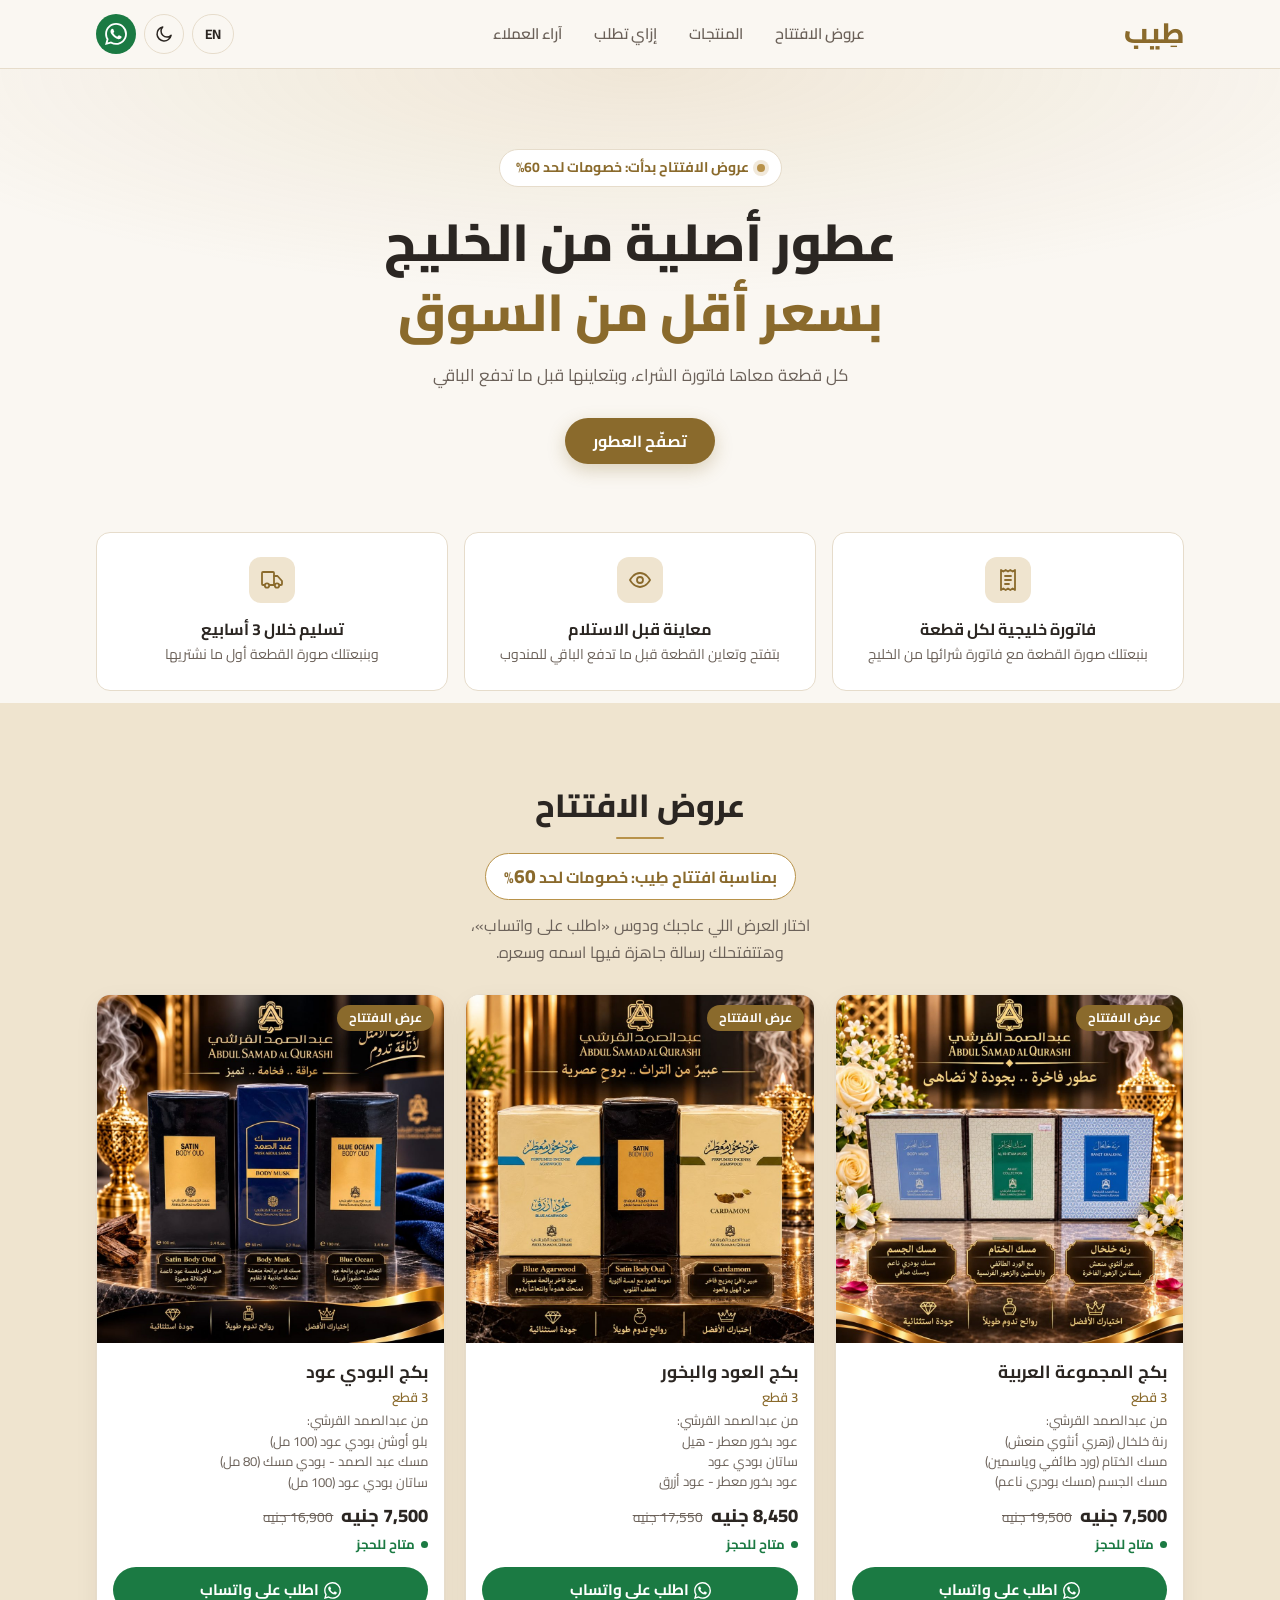
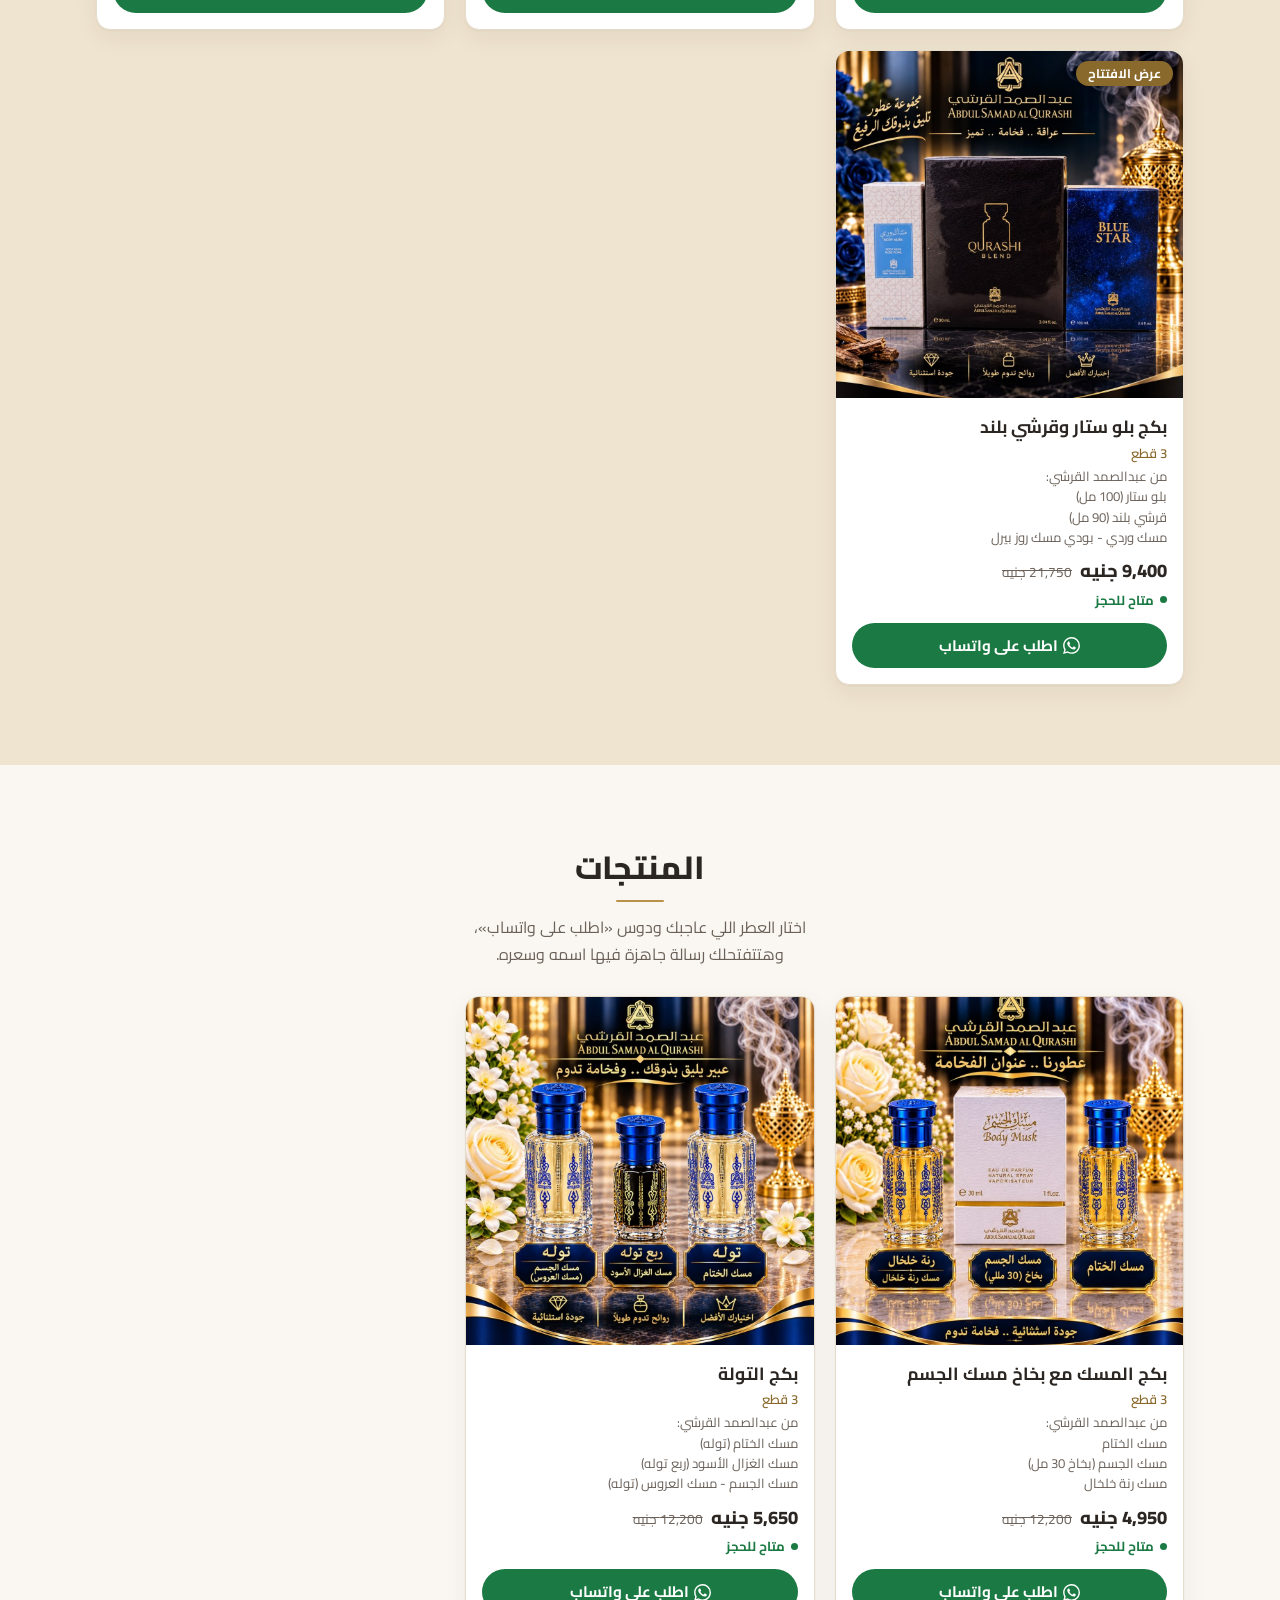
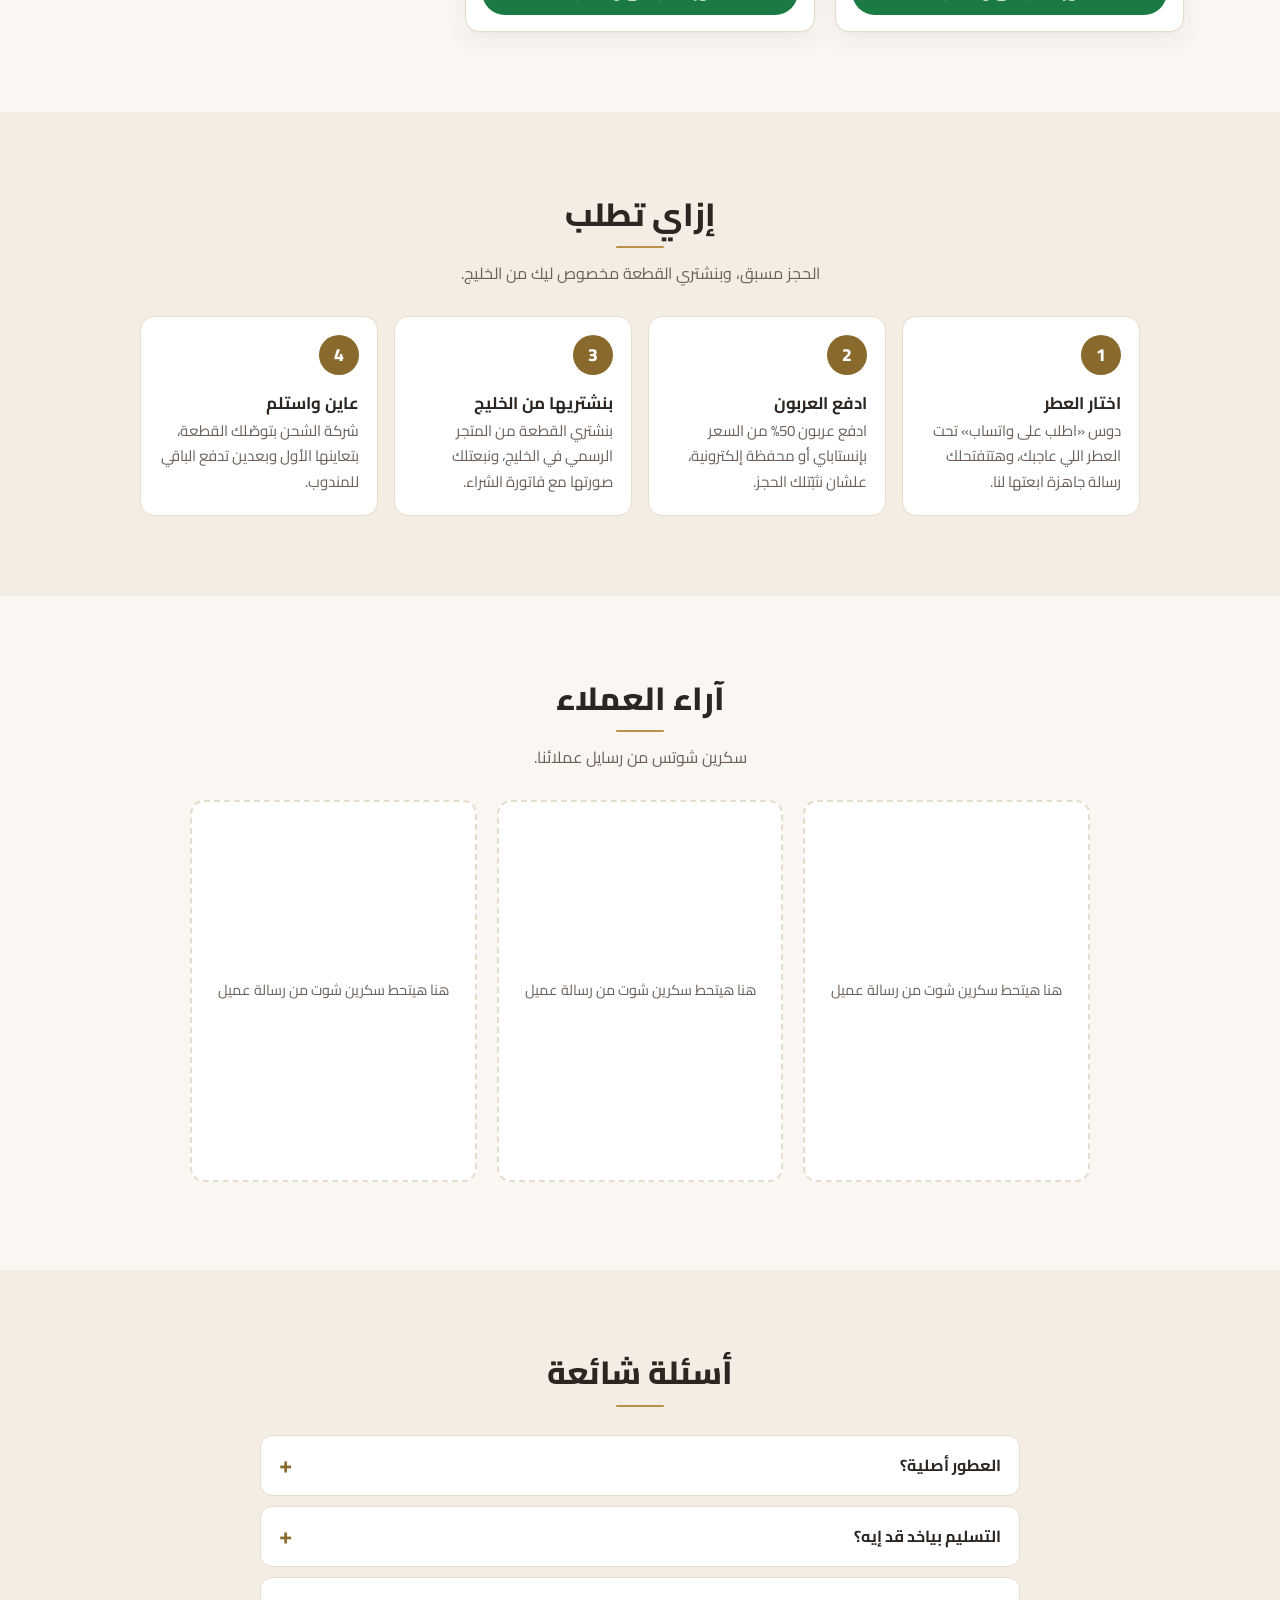
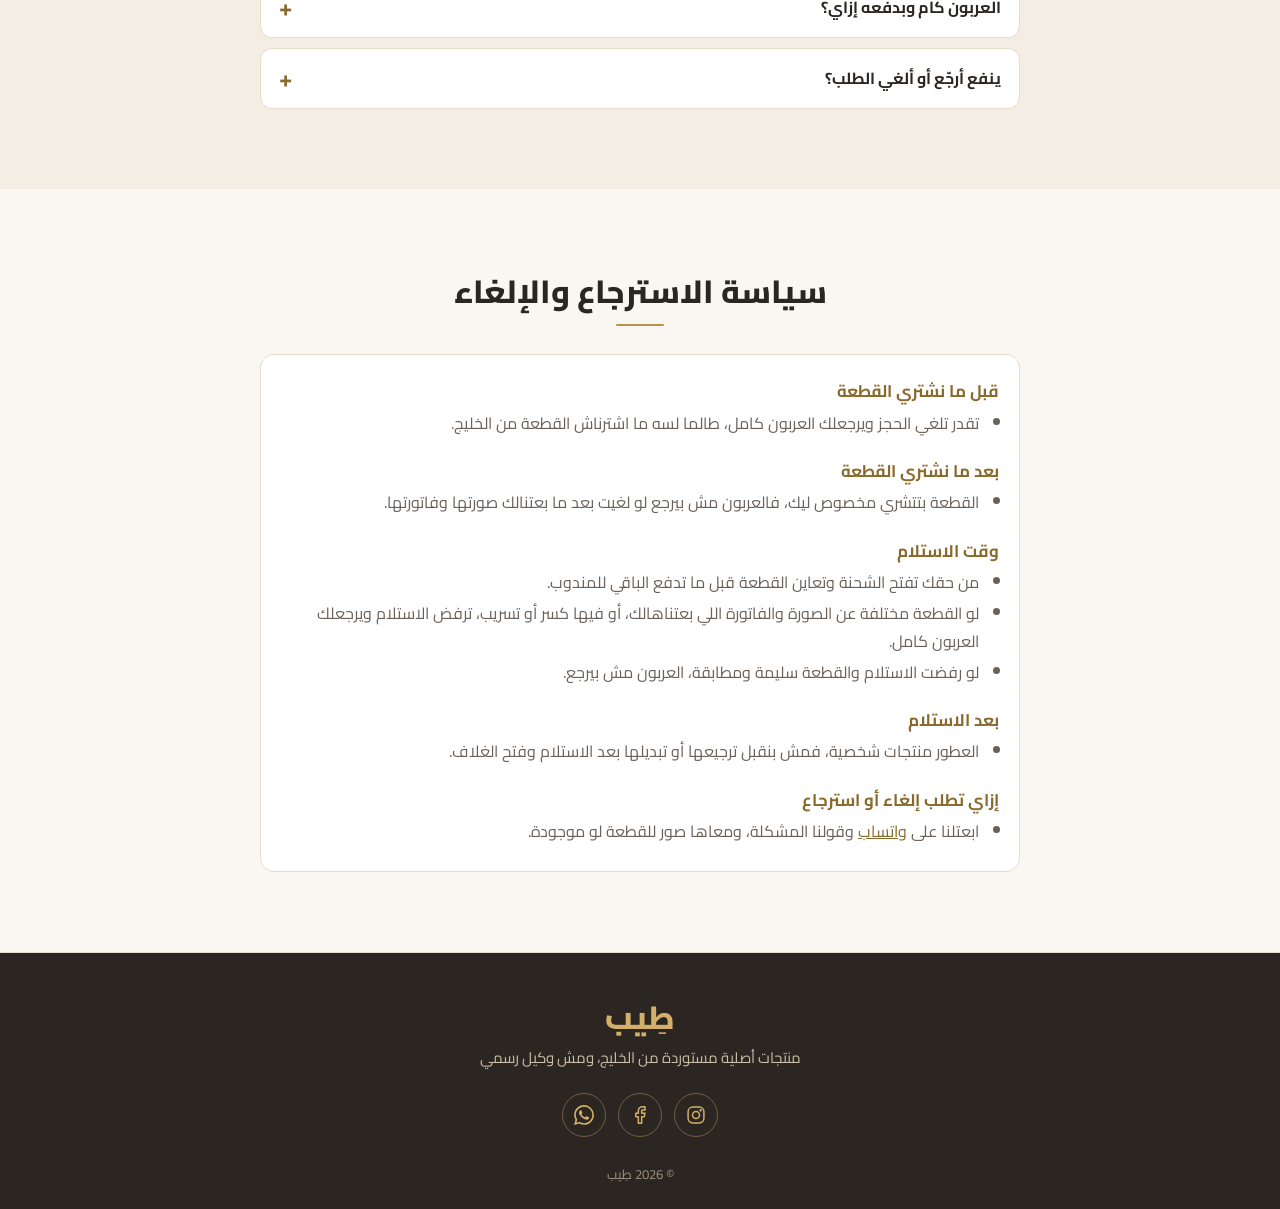
==== commit 425cf43f: "عروض الافتتاح: خصومات لحد 60% - قسم «العروض» بقى «عروض الافتتاح»، والشارة على الكروت «عرض الافتتاح» " ====
--- a/index.html
+++ b/index.html
@@ -71,7 +71,8 @@
 
       <!-- الروابط اللي بتنقل لأقسام الصفحة -->
       <nav class="main-nav" aria-label="أقسام الموقع" data-aria-en="Site sections">
-        <a href="#offers"><span lang="ar">العروض</span><span lang="en">Offers</span></a>
+        <!-- على الموبايل بيبان «العروض» بس علشان القايمة تفضل سطر واحد -->
+        <a href="#offers"><span lang="ar"><span class="wide-only">عروض الافتتاح</span><span class="narrow-only">العروض</span></span><span lang="en"><span class="wide-only">Opening offers</span><span class="narrow-only">Offers</span></span></a>
         <a href="#products"><span lang="ar">المنتجات</span><span lang="en">Products</span></a>
         <a href="#how"><span lang="ar">إزاي تطلب</span><span lang="en">How to order</span></a>
         <a href="#reviews"><span lang="ar">آراء العملاء</span><span lang="en">Reviews</span></a>
@@ -178,16 +179,21 @@
     </section>
 
     <!-- =====================================================
-         4أ) العروض: أي منتج متعلّم عليه «عرض» في لوحة التحكم بيظهر هنا
+         4أ) عروض الافتتاح: أي منتج متعلّم عليه «عرض الافتتاح» في لوحة التحكم بيظهر هنا
          (القسم بيستخبى لوحده لو مفيش عروض)
          ===================================================== -->
     <section id="offers" class="section section-offers">
       <div class="container">
         <div class="section-head">
-          <h2><span lang="ar">العروض</span><span lang="en">Offers</span></h2>
+          <h2><span lang="ar">عروض الافتتاح</span><span lang="en">Opening offers</span></h2>
+          <!-- نسبة الخصم دي بتتحسب لوحدها من أسعار المنتجات (أكبر خصم، متقرّب لتحت لأقرب 5) -->
+          <p class="max-off" id="max-off" hidden>
+            <span lang="ar">بمناسبة افتتاح طِيب: خصومات لحد <b data-maxoff>60</b>%</span>
+            <span lang="en">To celebrate Teeb’s opening: up to <b data-maxoff>60</b>% off</span>
+          </p>
           <p>
-            <span lang="ar">عروض الخليج الحالية. اختار العرض اللي عاجبك ودوس «اطلب على واتساب»، وهتتفتحلك رسالة جاهزة فيها اسمه وسعره.</span>
-            <span lang="en">Current Gulf offers. Pick one and tap “Order on WhatsApp” to open a ready message with its name and price.</span>
+            <span lang="ar">اختار العرض اللي عاجبك ودوس «اطلب على واتساب»، وهتتفتحلك رسالة جاهزة فيها اسمه وسعره.</span>
+            <span lang="en">Pick one and tap “Order on WhatsApp” to open a ready message with its name and price.</span>
           </p>
         </div>
 
--- a/style.css
+++ b/style.css
@@ -191,7 +191,7 @@
   gap: 4px;
 }
 .main-nav a {
-  padding: 4px 12px;
+  padding: 4px 8px;           /* على الموبايل مسافة أقل علشان القايمة تفضل سطر واحد */
   border-radius: 999px;
   color: var(--muted);
   font-size: .95rem;
@@ -200,6 +200,9 @@
   white-space: nowrap;
   transition: background .15s, color .15s;
 }
+/* على الموبايل: الكلام القصير بس في القايمة */
+.wide-only { display: none; }
+
 .main-nav a:hover {
   background: var(--gold-soft);
   color: var(--gold-dark);
@@ -394,6 +397,19 @@
   color: var(--muted);
   text-wrap: balance;     /* يوزّع الكلام على السطور بالتساوي */
 }
+/* سطر «خصومات لحد ..%» في عروض الافتتاح */
+.section-head p.max-off {
+  display: table;         /* عرضه على قد الكلام وفي النص */
+  margin: 14px auto 0;
+  padding: 6px 18px;
+  border: 1px solid var(--gold);
+  border-radius: 999px;
+  background: var(--surface);
+  color: var(--gold-dark);
+  font-weight: 700;
+}
+.section-head p.max-off[hidden] { display: none; }
+.max-off b { font-size: 1.2em; font-weight: 800; }
 
 
 /* =====================================================
@@ -759,6 +775,11 @@
 @media (min-width: 768px) {
   :root { --header-h: 76px; }
 
+  /* الكلام الطويل في القايمة يبان على الشاشات الكبيرة بس */
+  .wide-only { display: inline; }
+  .narrow-only { display: none; }
+  .main-nav a { padding: 4px 12px; }
+
   /* الهيدر كله في سطر واحد */
   .header-inner {
     grid-template-columns: auto 1fr auto;
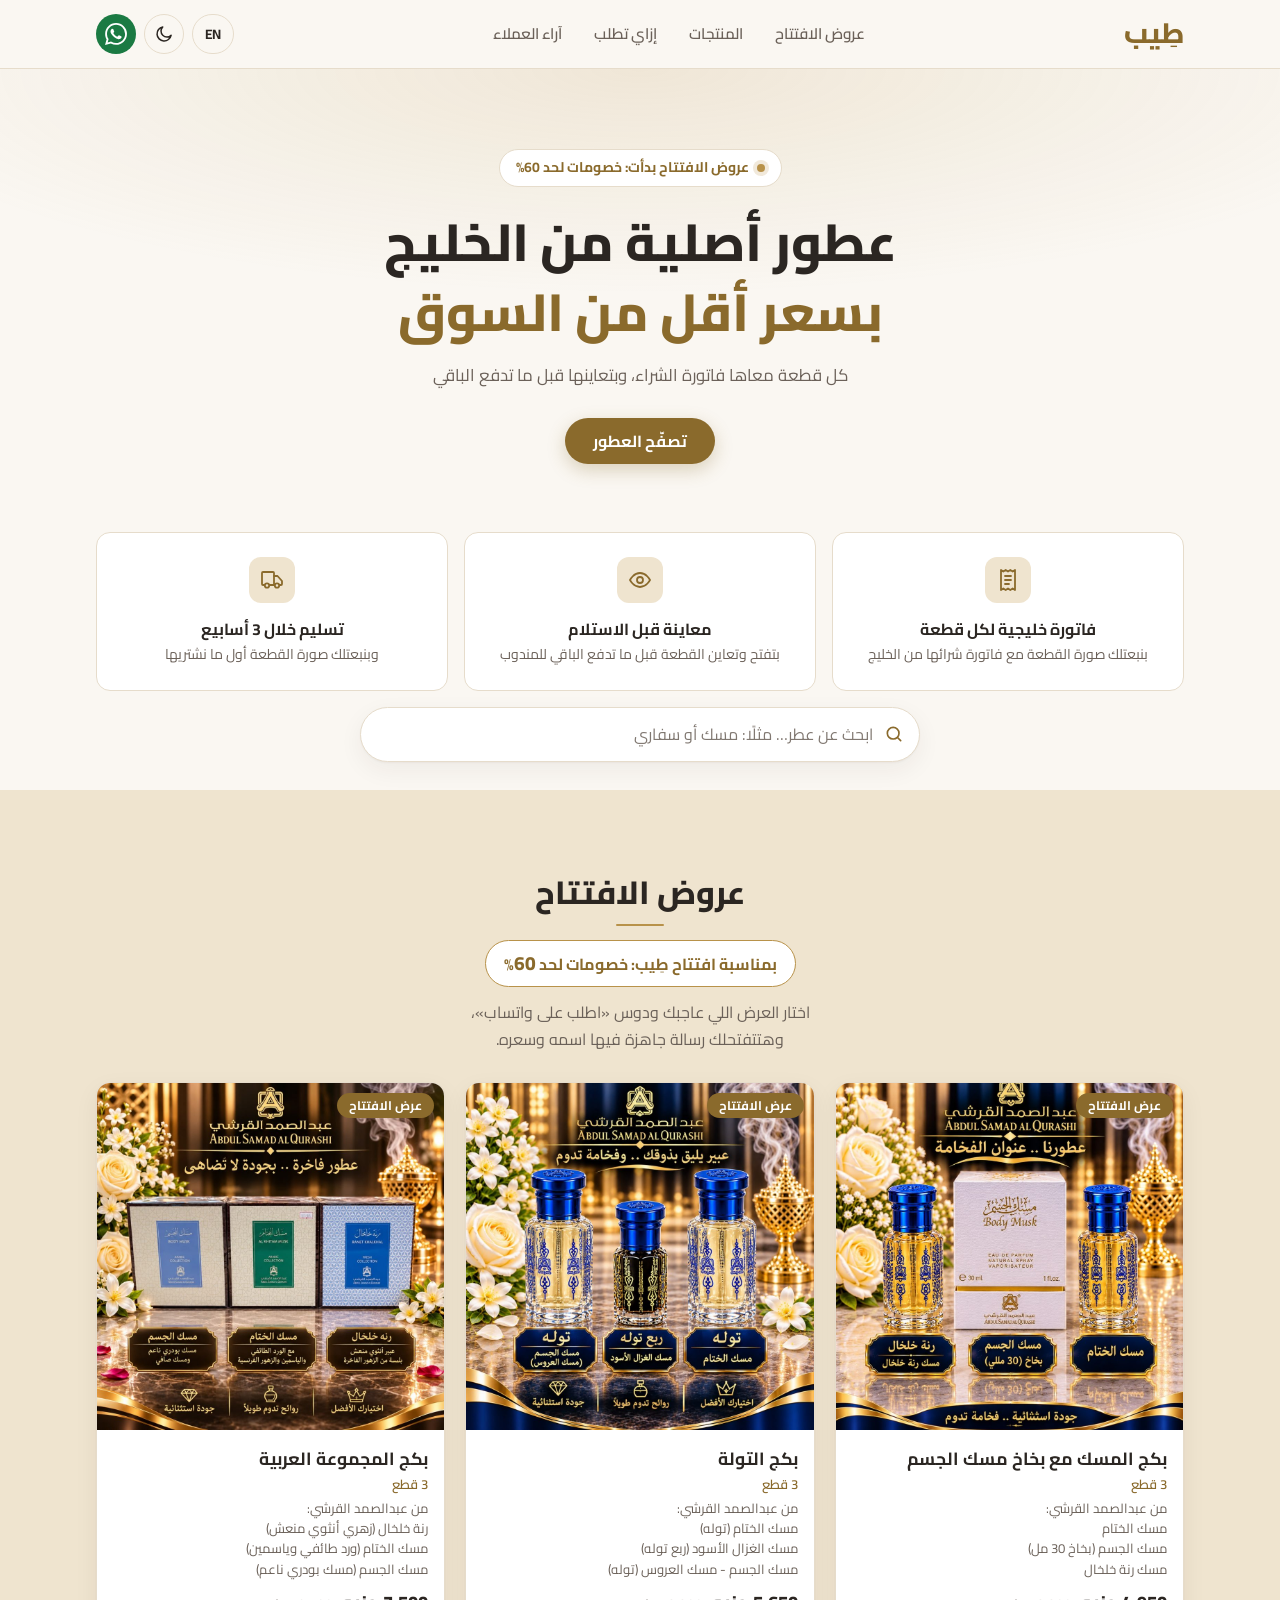
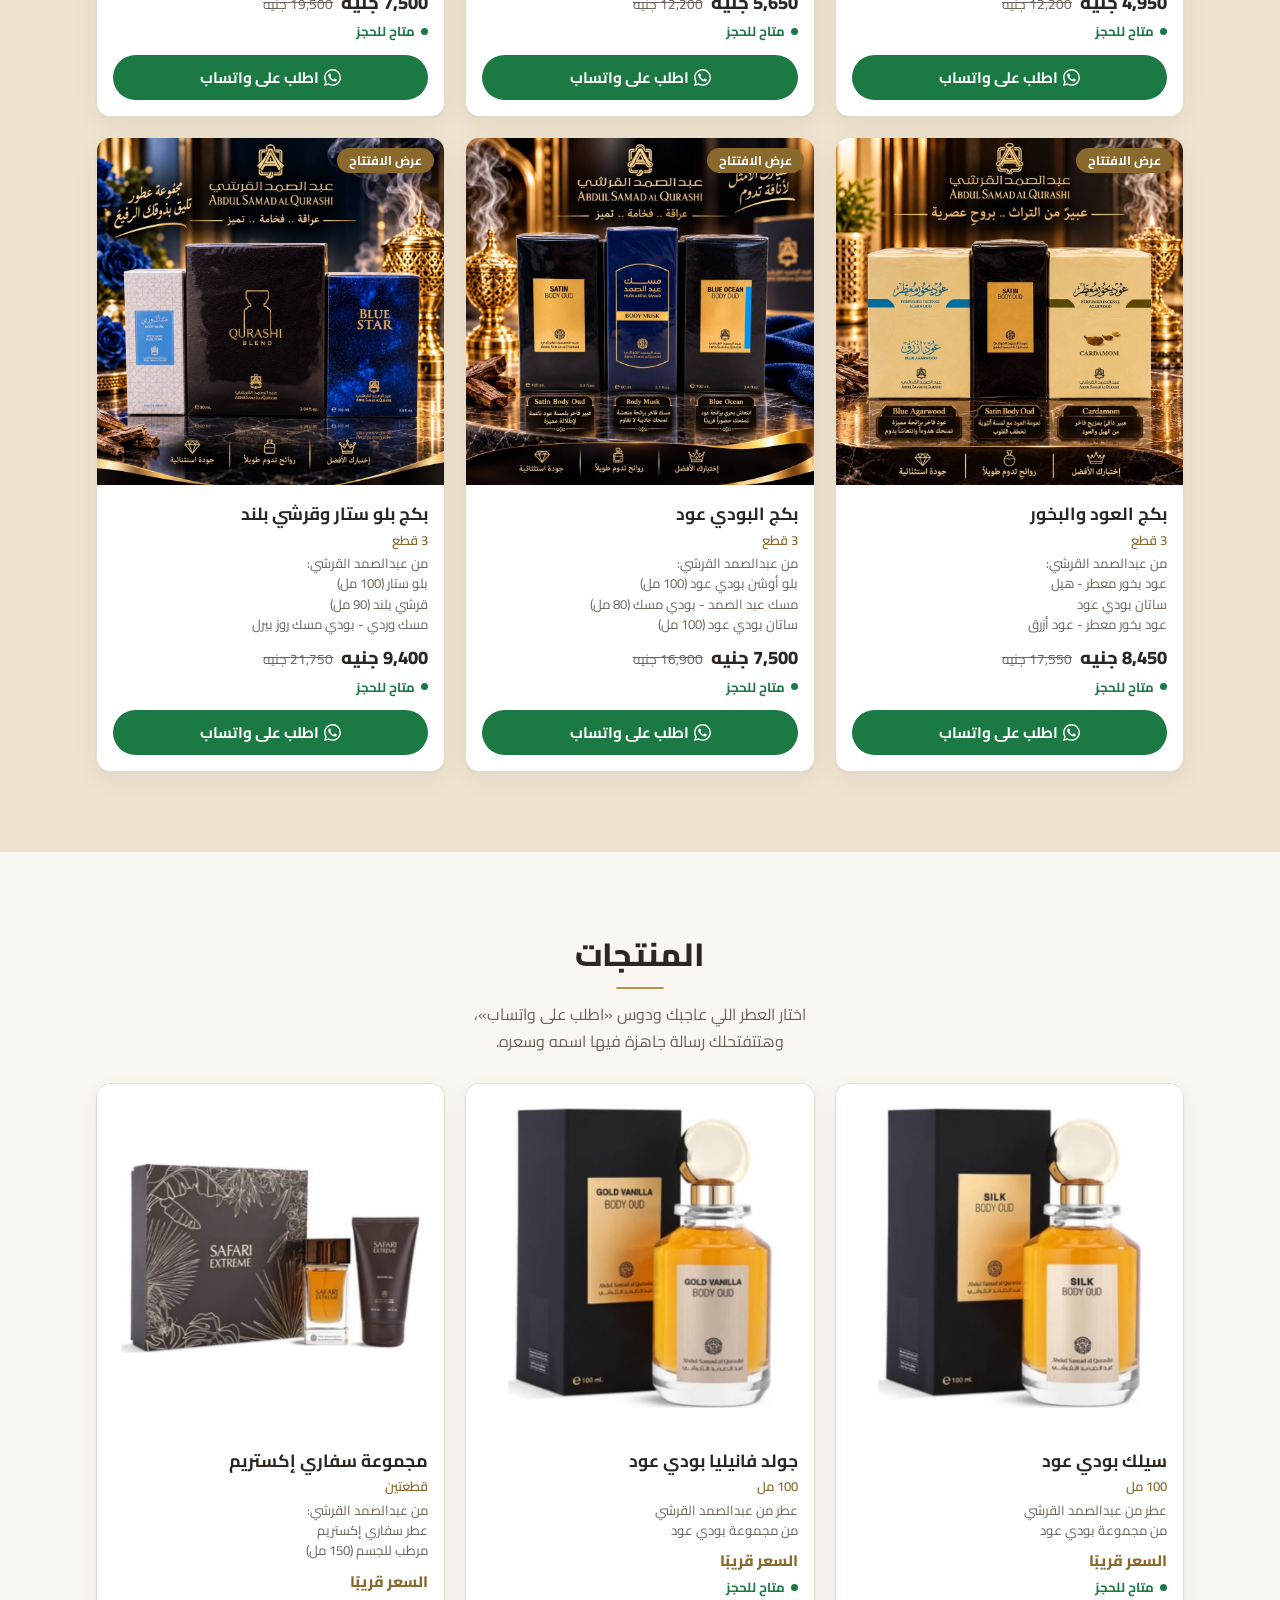
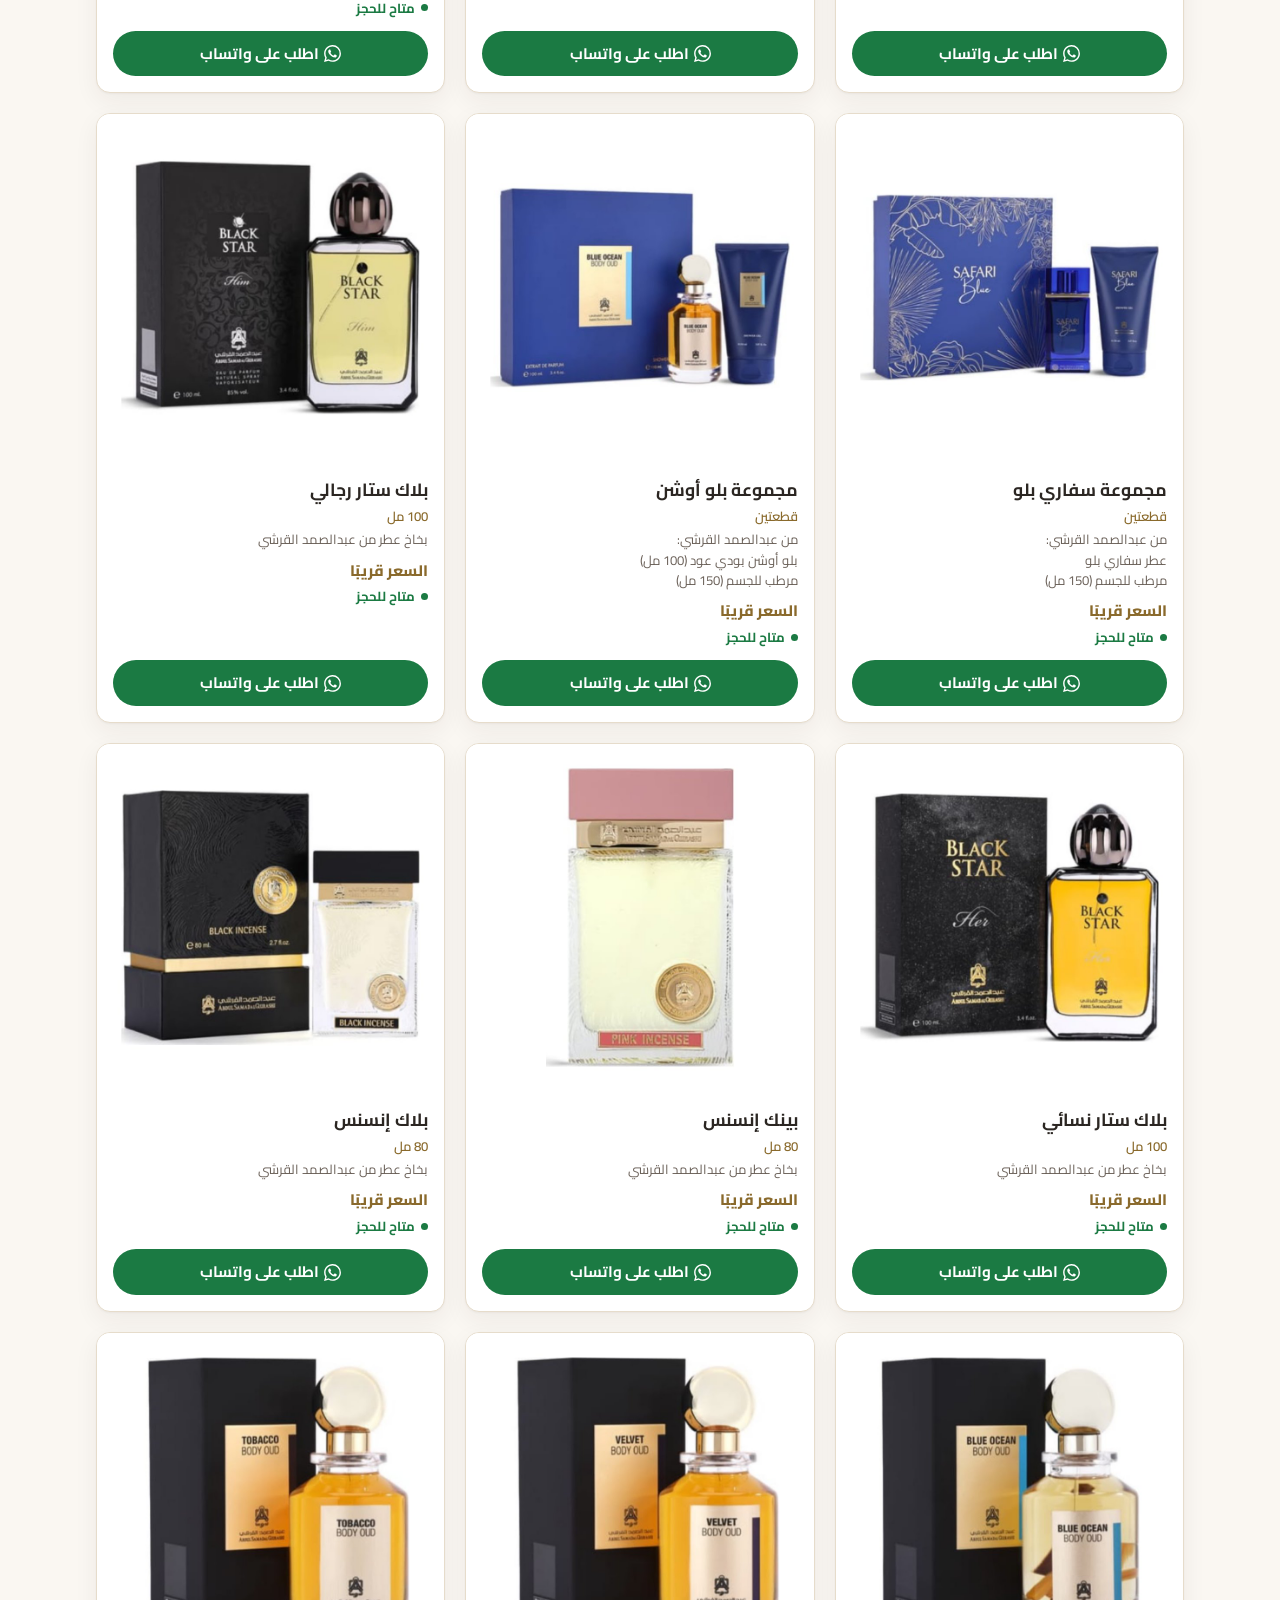
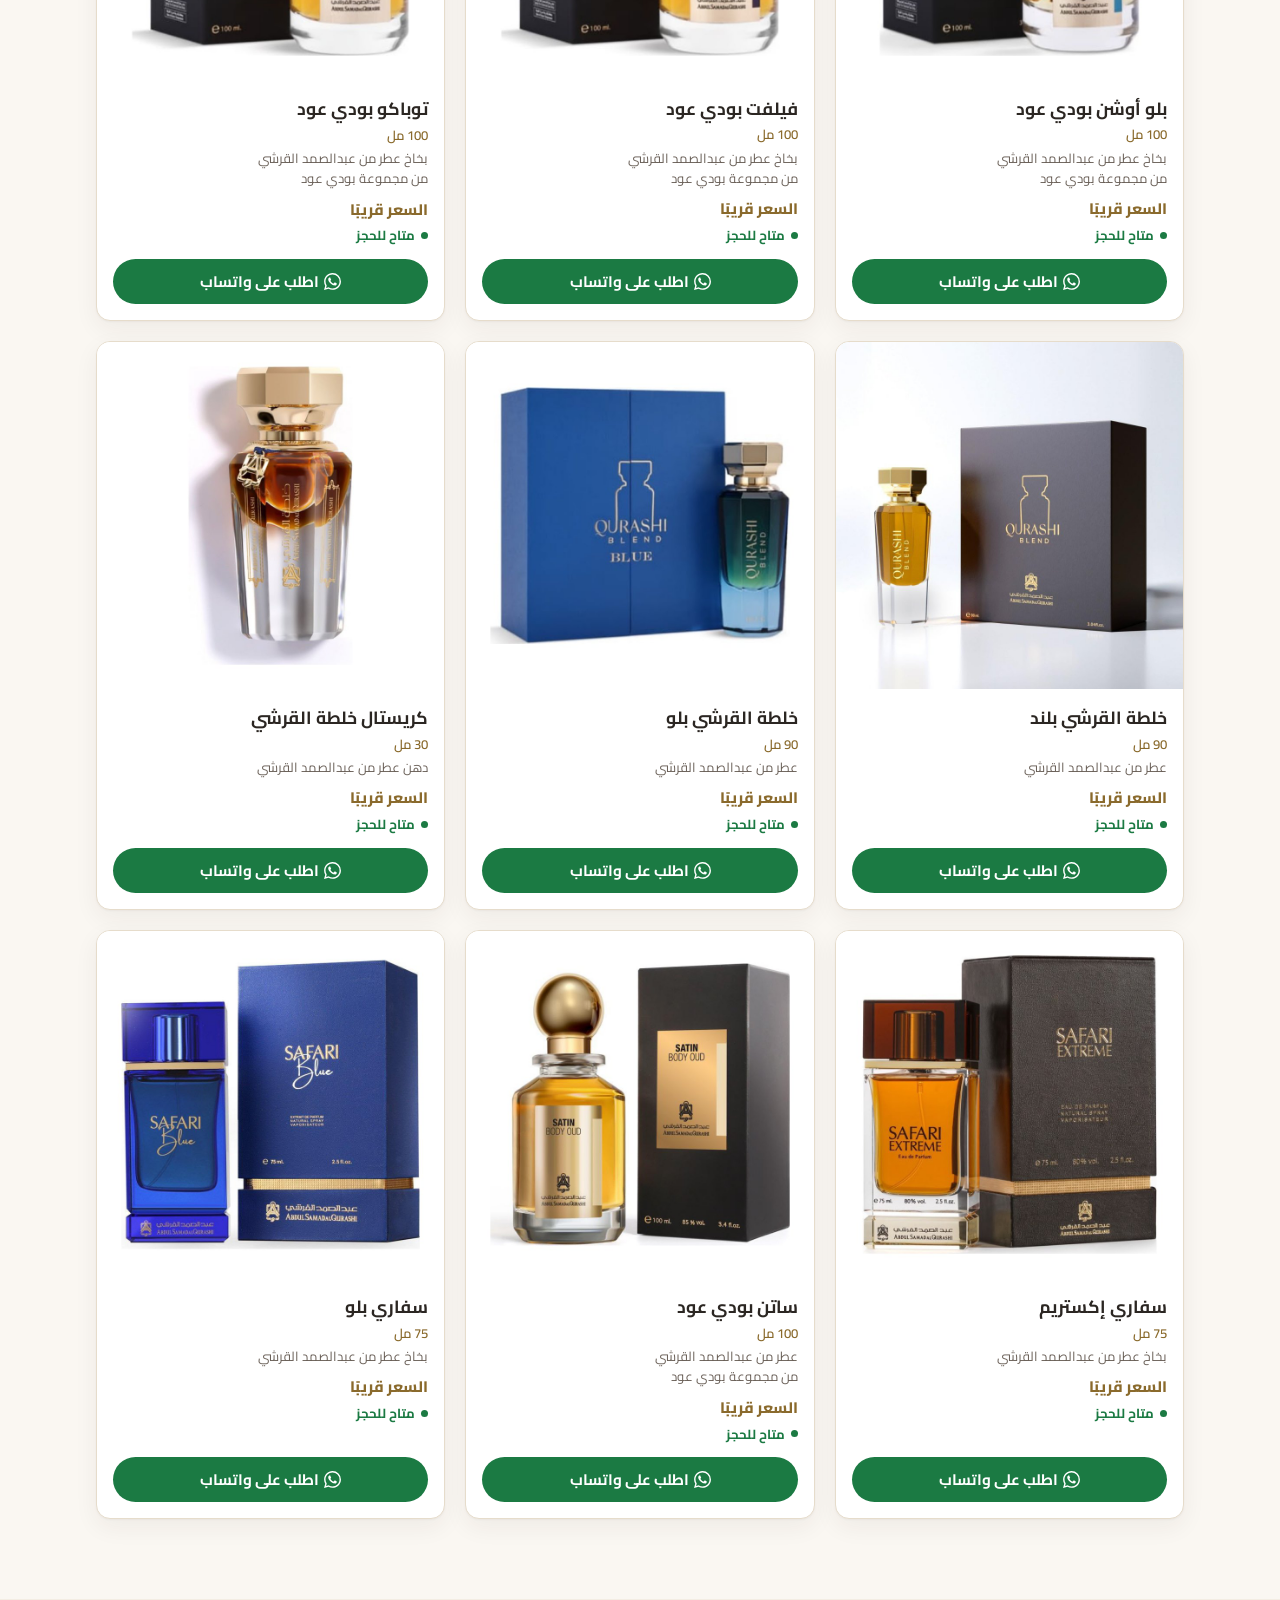
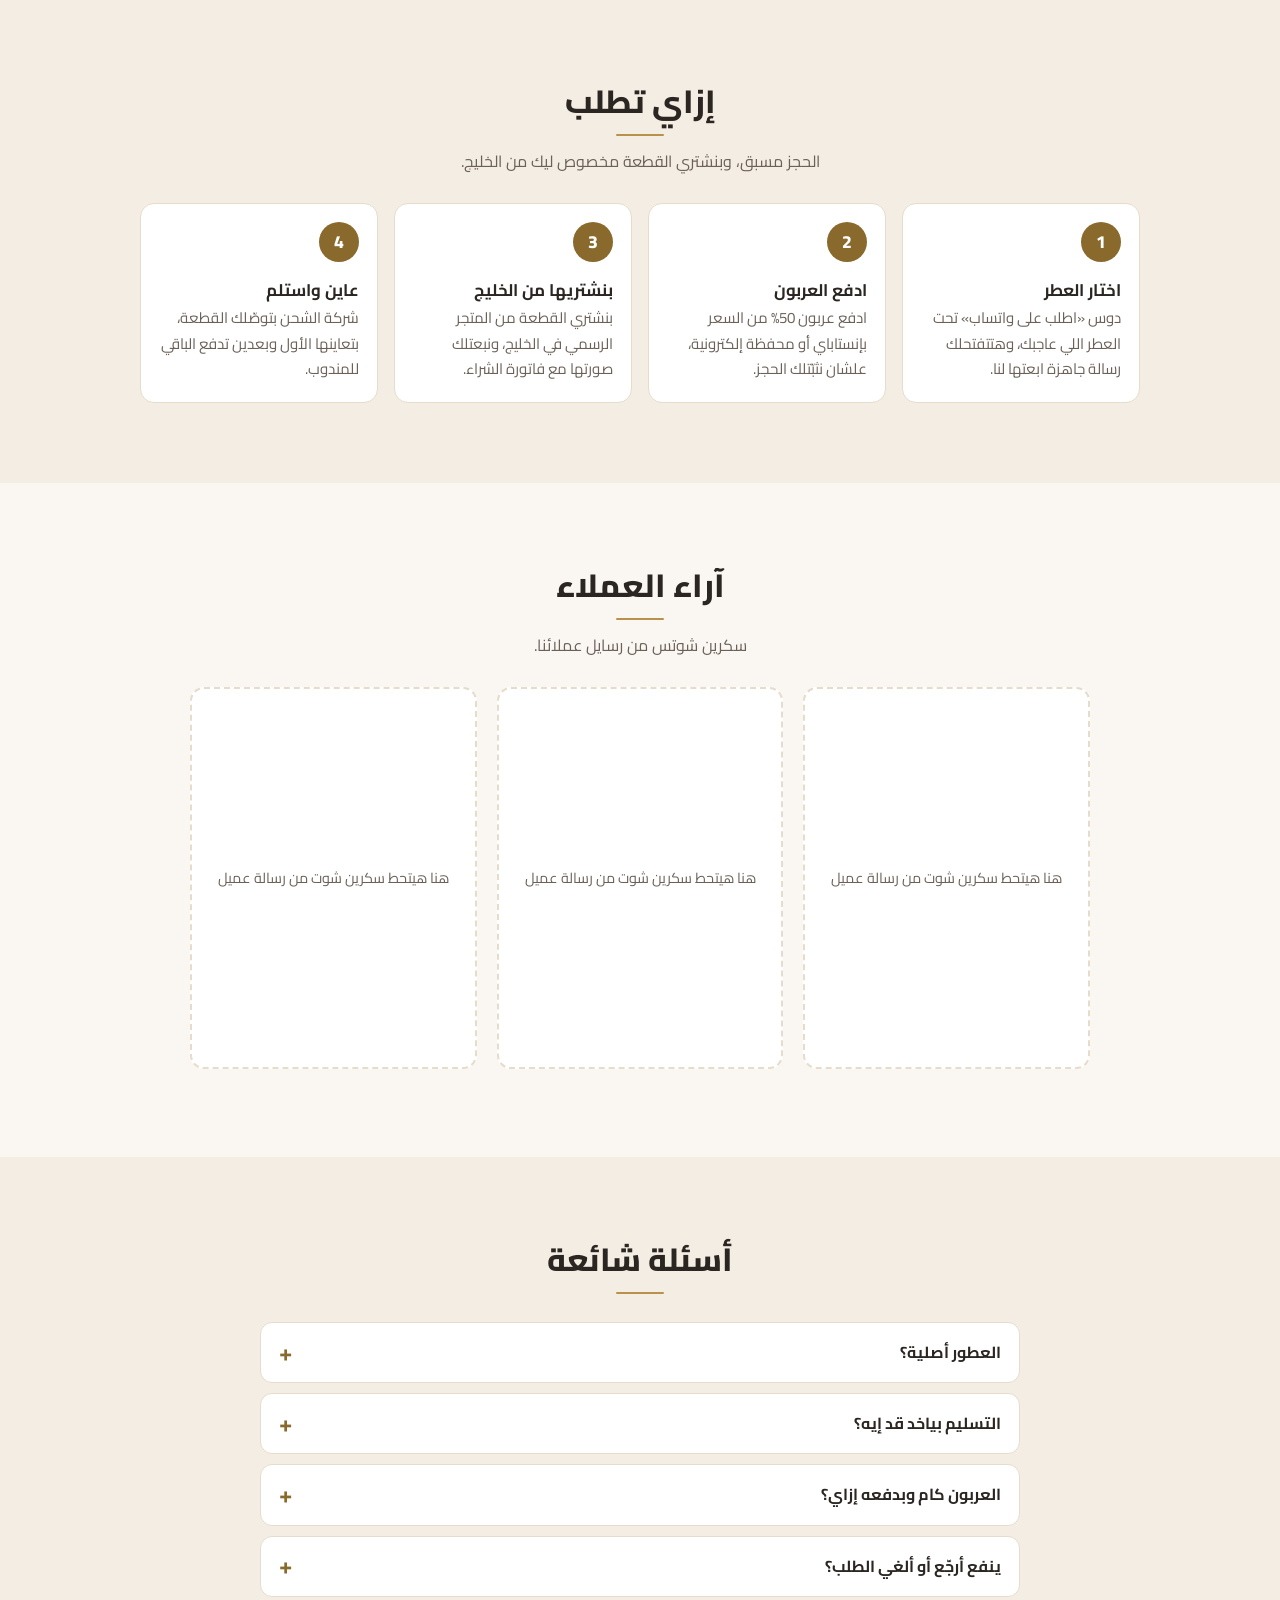
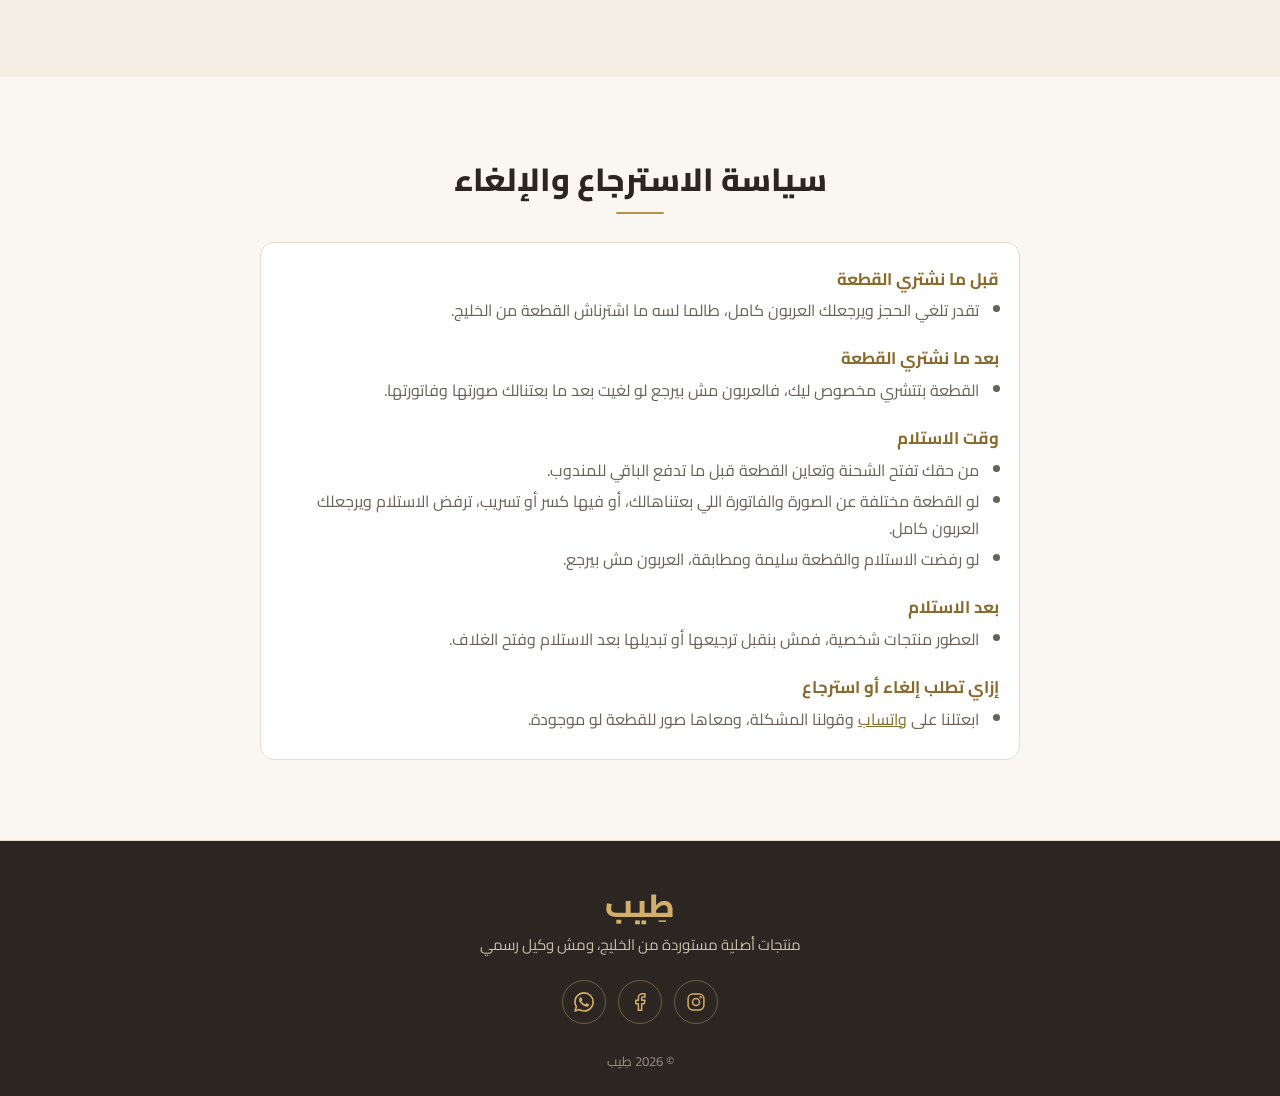
==== commit a9b2dd34: "خانة بحث فوق عروض الافتتاح بتفلتر العروض والمنتجات وانت بتكتب، بالعربي أو الإنجليزي (اوشن = أوشن، ١٠" ====
--- a/index.html
+++ b/index.html
@@ -179,6 +179,20 @@
     </section>
 
     <!-- =====================================================
+         البحث: بيفلتر العروض والمنتجات وانت بتكتب (الكلام بيتغير من script.js)
+         ===================================================== -->
+    <section class="search-band" id="search-band">
+      <div class="container">
+        <div class="search-box" role="search">
+          <svg viewBox="0 0 24 24" fill="none" stroke="currentColor" stroke-width="2" stroke-linecap="round" aria-hidden="true"><circle cx="11" cy="11" r="7"/><path d="m20 20-3.5-3.5"/></svg>
+          <input type="search" id="search" autocomplete="off" enterkeyhint="search" spellcheck="false"
+                 placeholder="ابحث عن عطر… مثلًا: مسك أو سفاري" aria-label="ابحث في المنتجات">
+        </div>
+        <p class="search-info" id="search-info" aria-live="polite" hidden></p>
+      </div>
+    </section>
+
+    <!-- =====================================================
          4أ) عروض الافتتاح: أي منتج متعلّم عليه «عرض الافتتاح» في لوحة التحكم بيظهر هنا
          (القسم بيستخبى لوحده لو مفيش عروض)
          ===================================================== -->
--- a/style.css
+++ b/style.css
@@ -371,6 +371,51 @@
 /* قسم العروض: خلفية دهبي فاتح علشان يبان إنه مميز */
 .section-offers { background: var(--gold-soft); }
 
+/* ===== خانة البحث (فوق عروض الافتتاح) ===== */
+.search-band { padding: 4px 0 28px; }
+.search-box {
+  position: relative;
+  max-width: 560px;
+  margin: 0 auto;
+}
+.search-box svg {
+  position: absolute;
+  inset-inline-start: 16px;
+  top: 50%;
+  width: 20px;
+  height: 20px;
+  transform: translateY(-50%);
+  color: var(--gold-dark);
+  pointer-events: none;
+}
+.search-box input {
+  width: 100%;
+  padding: 13px 18px;
+  padding-inline-start: 46px;
+  border: 1px solid var(--line);
+  border-radius: 999px;
+  background: var(--surface);
+  color: var(--text);
+  font: inherit;
+  font-size: 1rem;        /* 16 بكسل علشان الآيفون ميعملش زووم وانت بتكتب */
+  box-shadow: var(--shadow);
+  -webkit-appearance: none;
+  appearance: none;
+}
+.search-box input::placeholder { color: var(--muted); opacity: .85; }
+.search-box input:focus {
+  outline: none;
+  border-color: var(--gold);
+  box-shadow: 0 0 0 3px var(--gold-soft);
+}
+.search-info {
+  margin: 10px 0 0;
+  text-align: center;
+  color: var(--muted);
+  font-size: .95rem;
+}
+.search-info a { color: var(--gold-dark); font-weight: 700; }
+
 .section-head {
   margin-bottom: 28px;
   text-align: center;
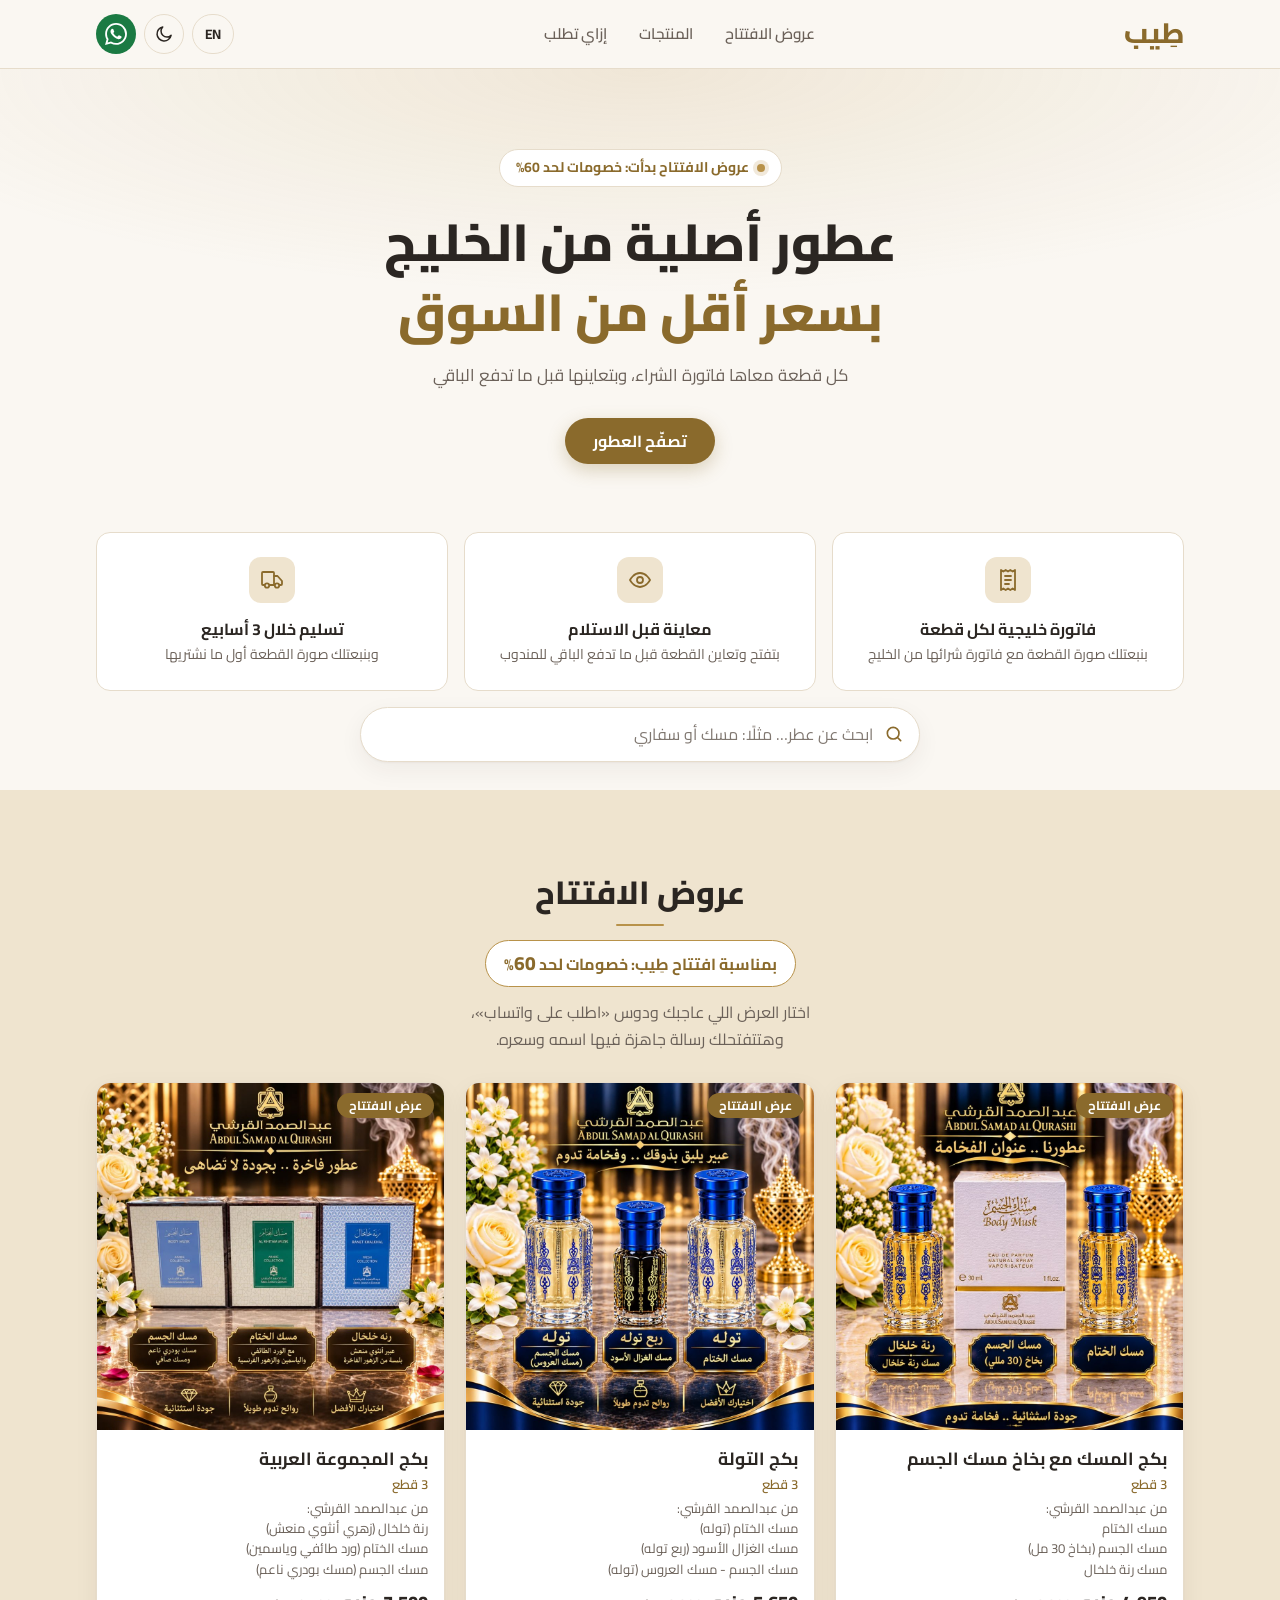
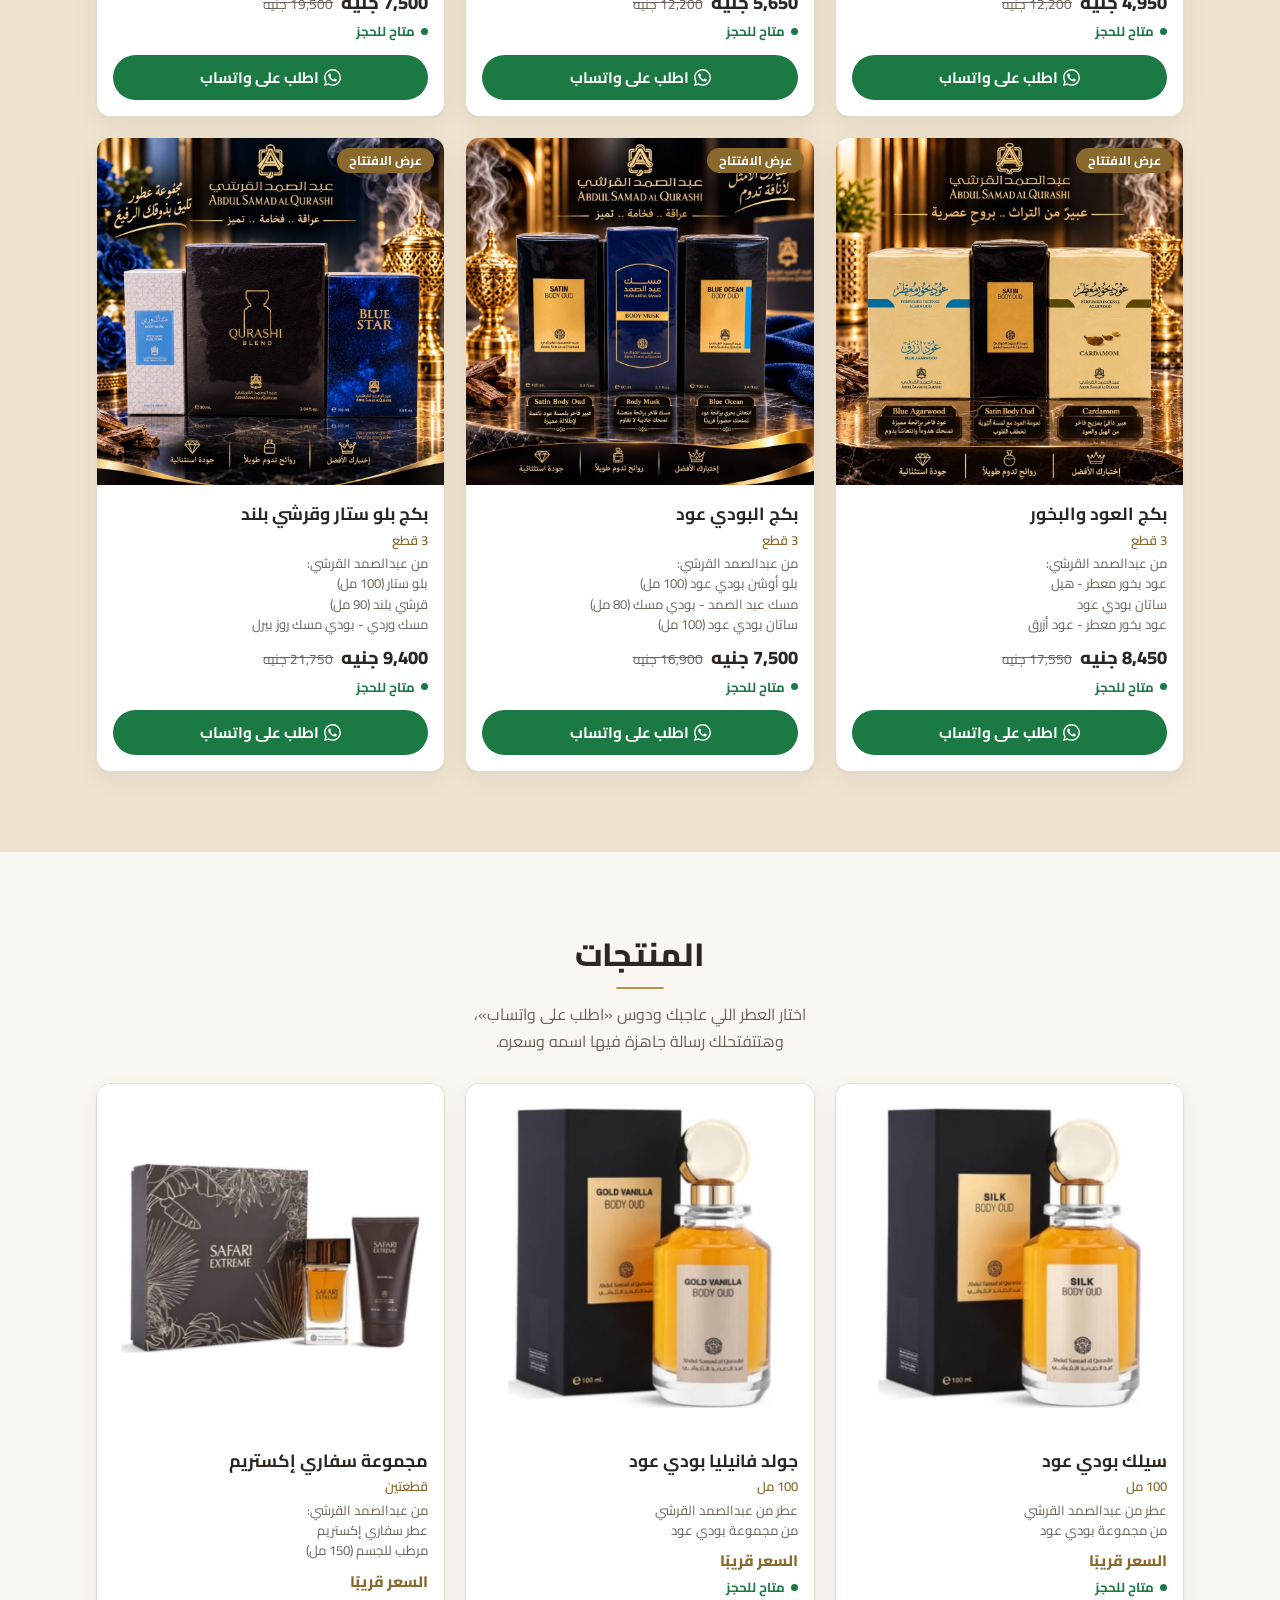
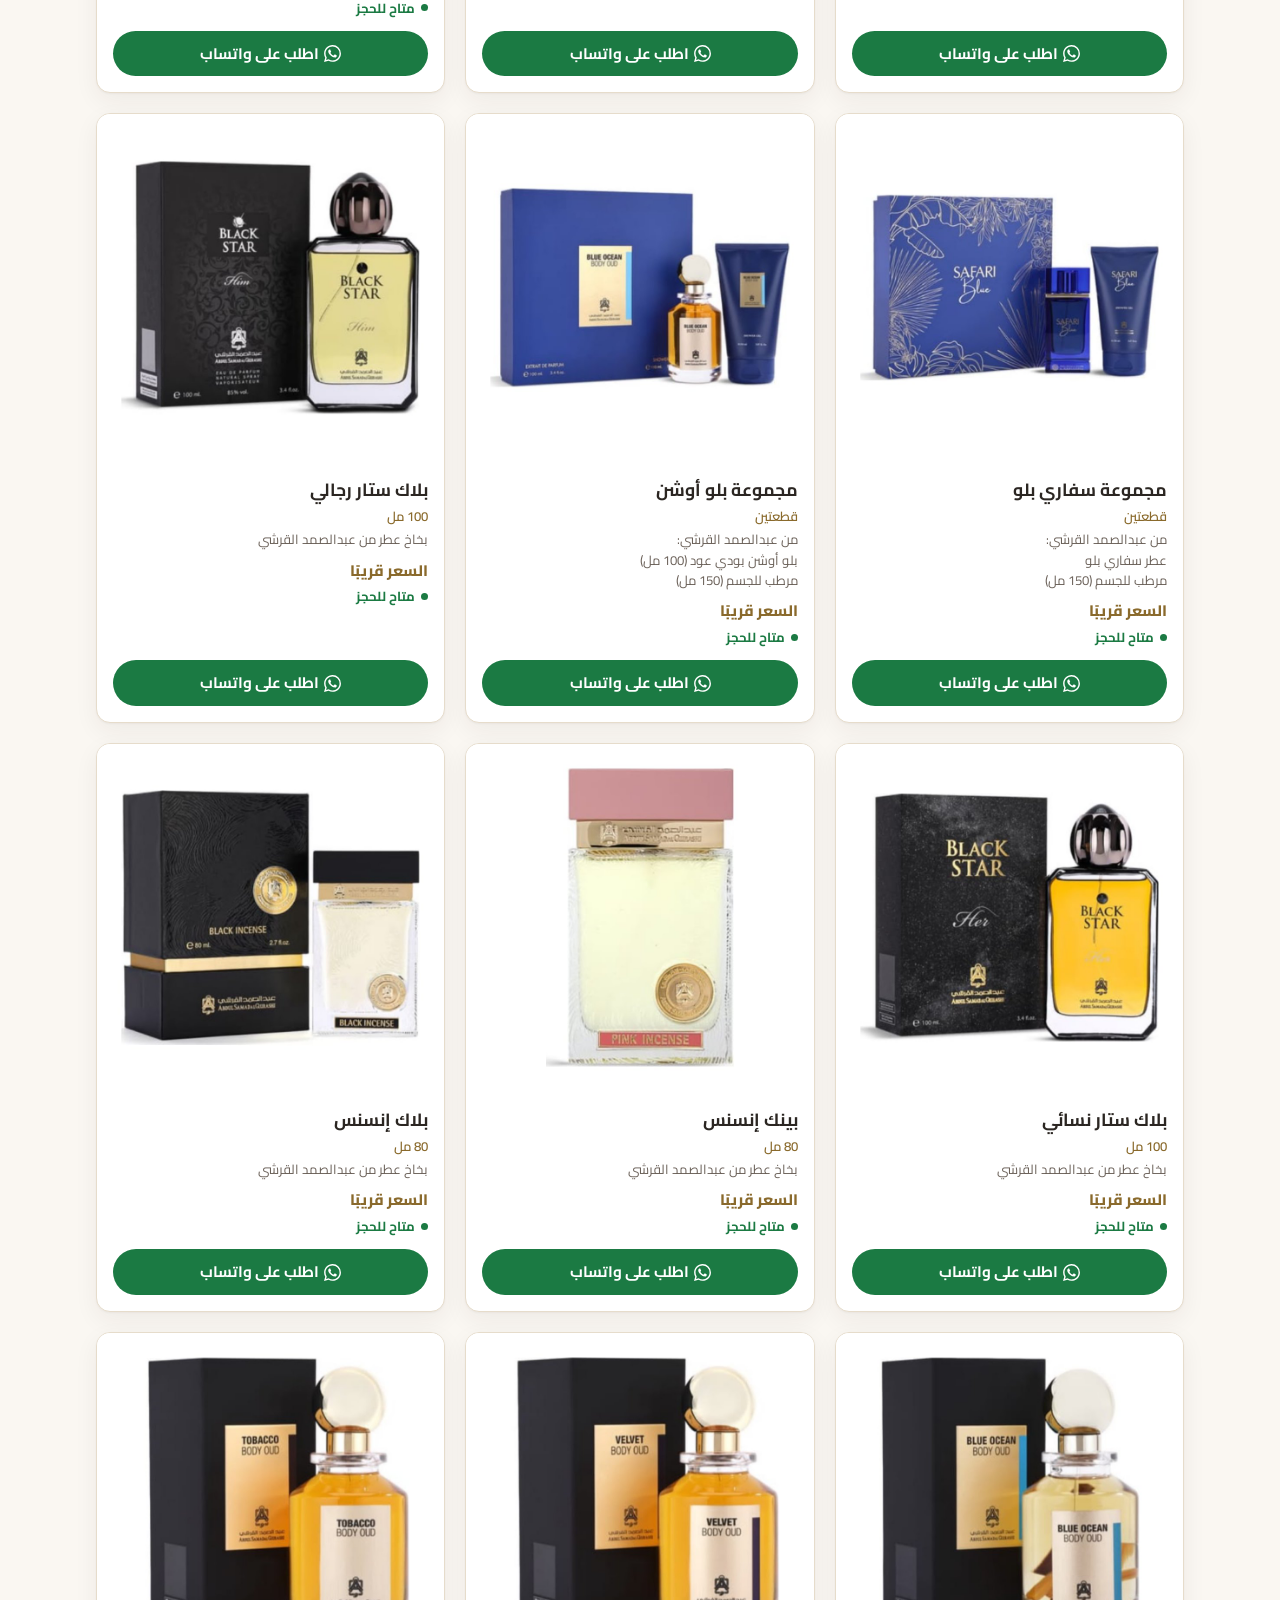
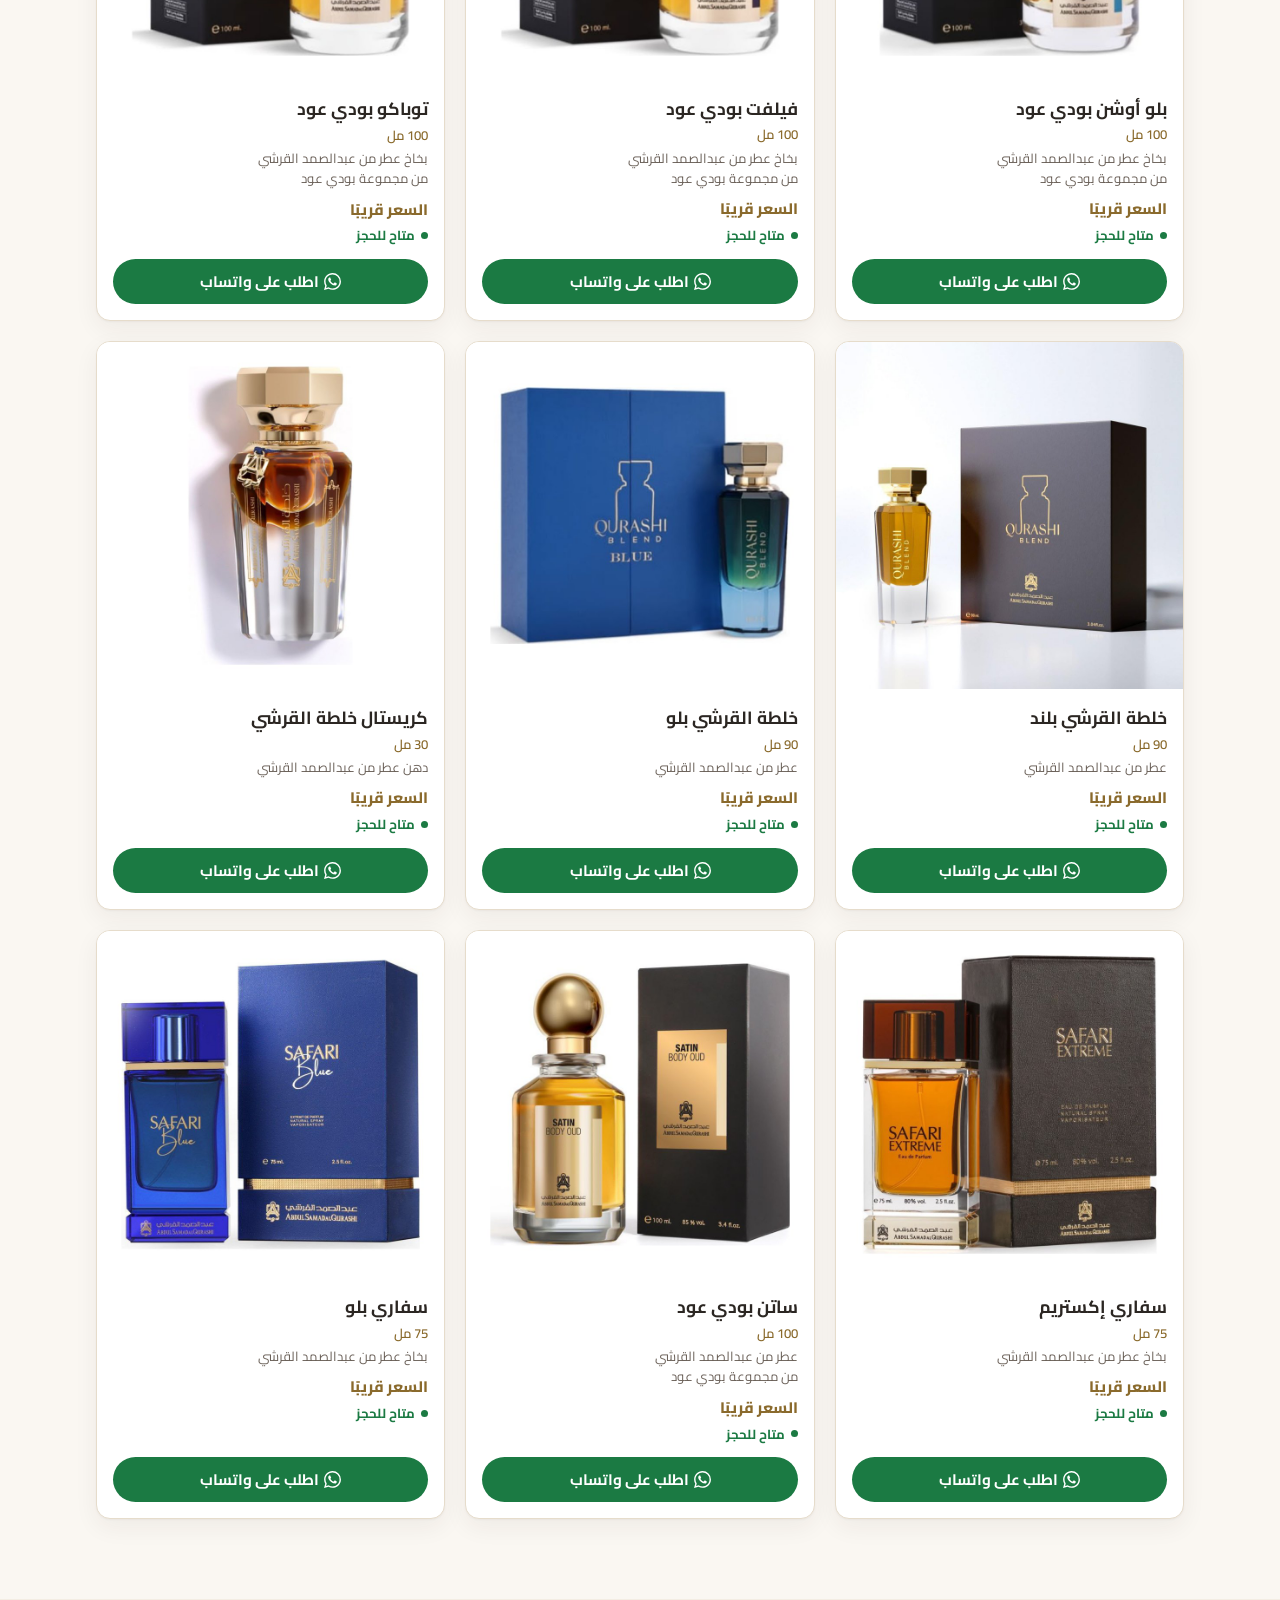
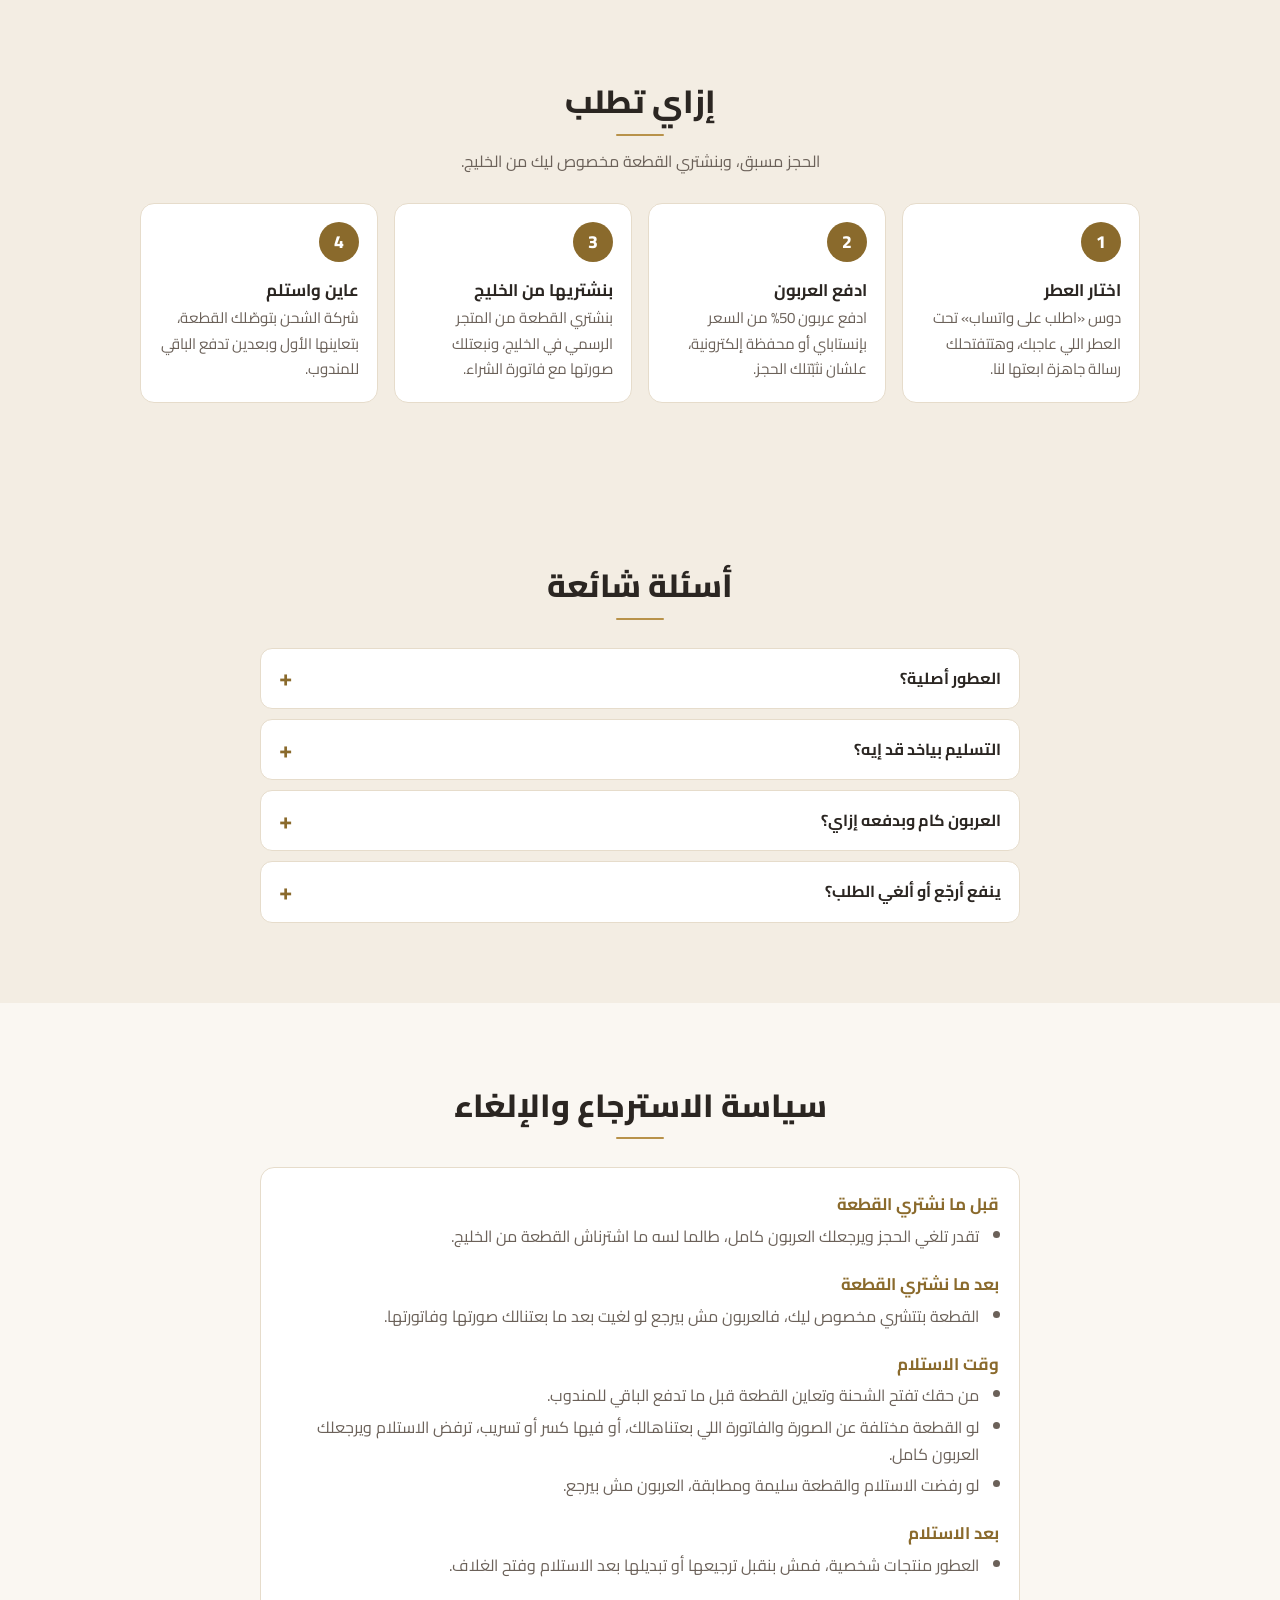
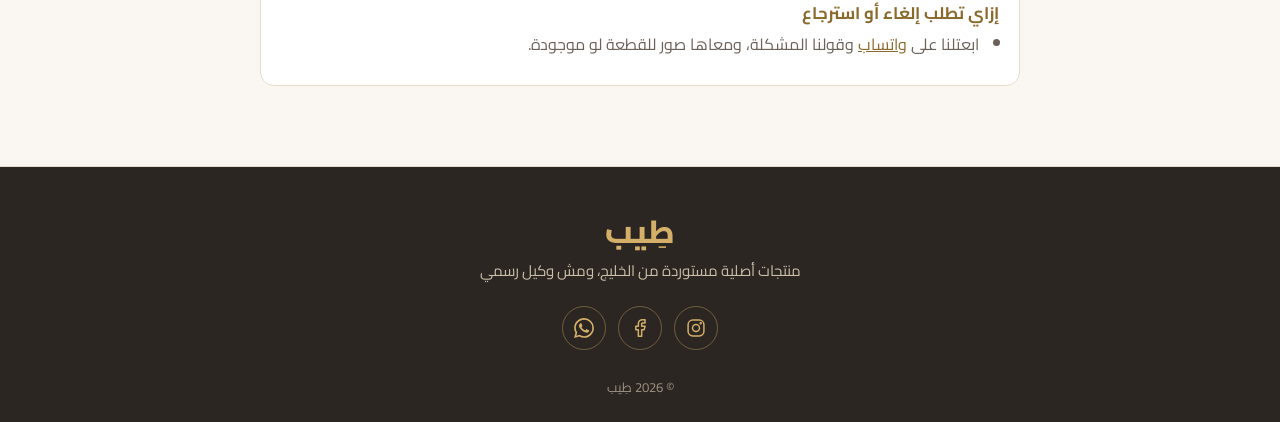
==== commit 0810d9b9: "آراء العملاء: القسم بيستخبى لو فاضي، والسكرين شوتس بتتضاف من اللوحة - reviews.js جديد فيه لستة الصور" ====
--- a/index.html
+++ b/index.html
@@ -299,7 +299,7 @@
     <!-- =====================================================
          6) آراء العملاء: سكرين شوتس من رسايل العملاء
          ===================================================== -->
-    <section id="reviews" class="section">
+    <section id="reviews" class="section" hidden>
       <div class="container">
         <div class="section-head">
           <h2><span lang="ar">آراء العملاء</span><span lang="en">Customer reviews</span></h2>
@@ -310,18 +310,11 @@
         </div>
 
         <!--
-          لما يبقى عندك سكرين شوت حقيقي من عميل:
-          1. حط الصورة في فولدر images باسم زي review1.jpg
-          2. امسح السطر اللي فيه class="review-placeholder" كله
-          3. وحط مكانه السطر ده:
-             <img class="review-img" src="images/review1.jpg" alt="رسالة من عميل" loading="lazy">
-          (متحطش أي تقييم مش حقيقي)
+          السكرين شوتس بتتضاف من لوحة التحكم (تاب «آراء العملاء») وبتتحفظ في ملف reviews.js.
+          القسم ده واللينك بتاعه فوق بيستخبوا لوحدهم لحد ما تضيف أول صورة.
+          (متحطش أي رأي مش حقيقي)
         -->
-        <div class="reviews-grid">
-          <div class="review-placeholder"><span lang="ar">هنا هيتحط سكرين شوت من رسالة عميل</span><span lang="en">A customer message screenshot will go here</span></div>
-          <div class="review-placeholder"><span lang="ar">هنا هيتحط سكرين شوت من رسالة عميل</span><span lang="en">A customer message screenshot will go here</span></div>
-          <div class="review-placeholder"><span lang="ar">هنا هيتحط سكرين شوت من رسالة عميل</span><span lang="en">A customer message screenshot will go here</span></div>
-        </div>
+        <div class="reviews-grid" id="reviews-grid"></div>
       </div>
     </section>
 
@@ -466,6 +459,7 @@
   <!-- الإعدادات ولستة المنتجات لازم يتحملوا الأول، وبعدهم كود الموقع -->
   <script src="settings.js"></script>
   <script src="products.js"></script>
+  <script src="reviews.js"></script>
   <script src="script.js"></script>
 </body>
 </html>
--- a/style.css
+++ b/style.css
@@ -677,19 +677,6 @@
   scroll-snap-align: center;
 }
 
-.review-placeholder {
-  aspect-ratio: 3 / 4;
-  display: grid;
-  place-items: center;
-  padding: 20px;
-  border: 2px dashed var(--line);
-  border-radius: var(--radius);
-  background: var(--surface);
-  color: var(--muted);
-  font-size: .9rem;
-  text-align: center;
-}
-
 .review-img {
   width: 100%;
   height: auto;
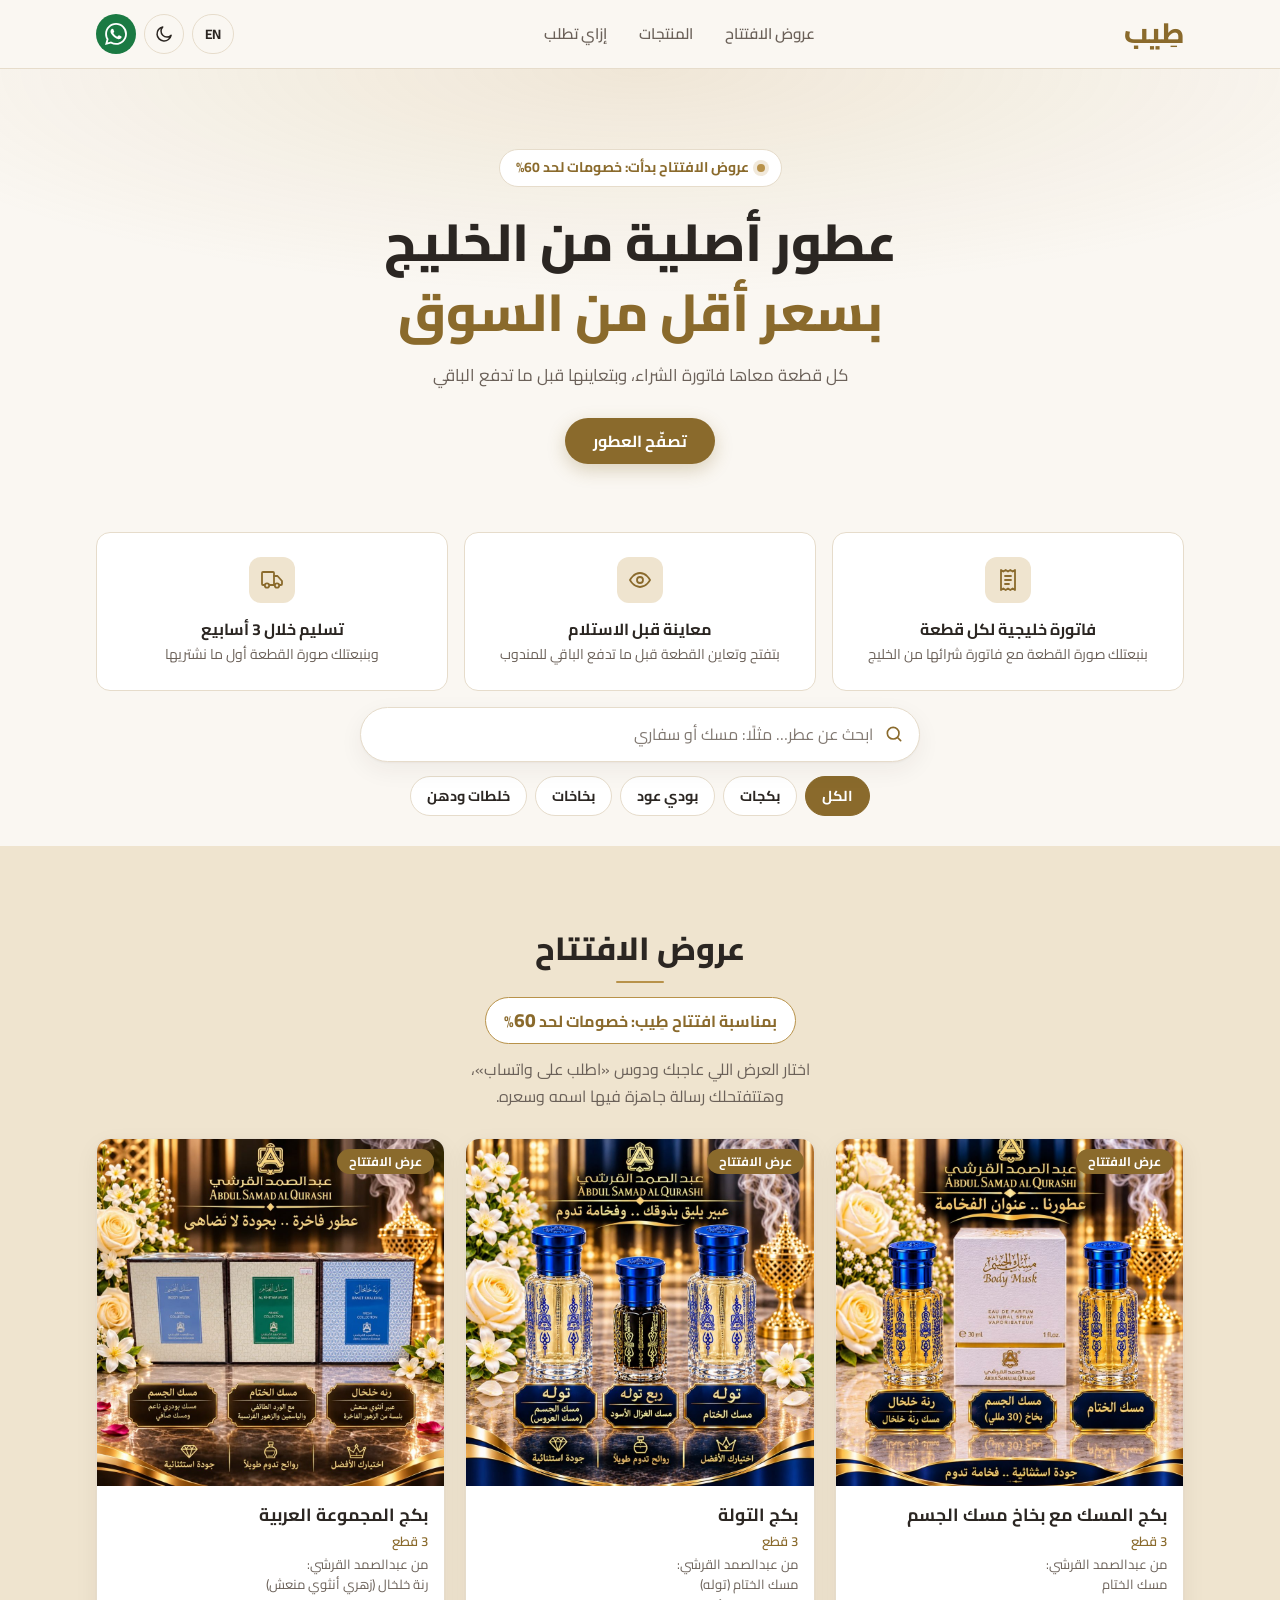
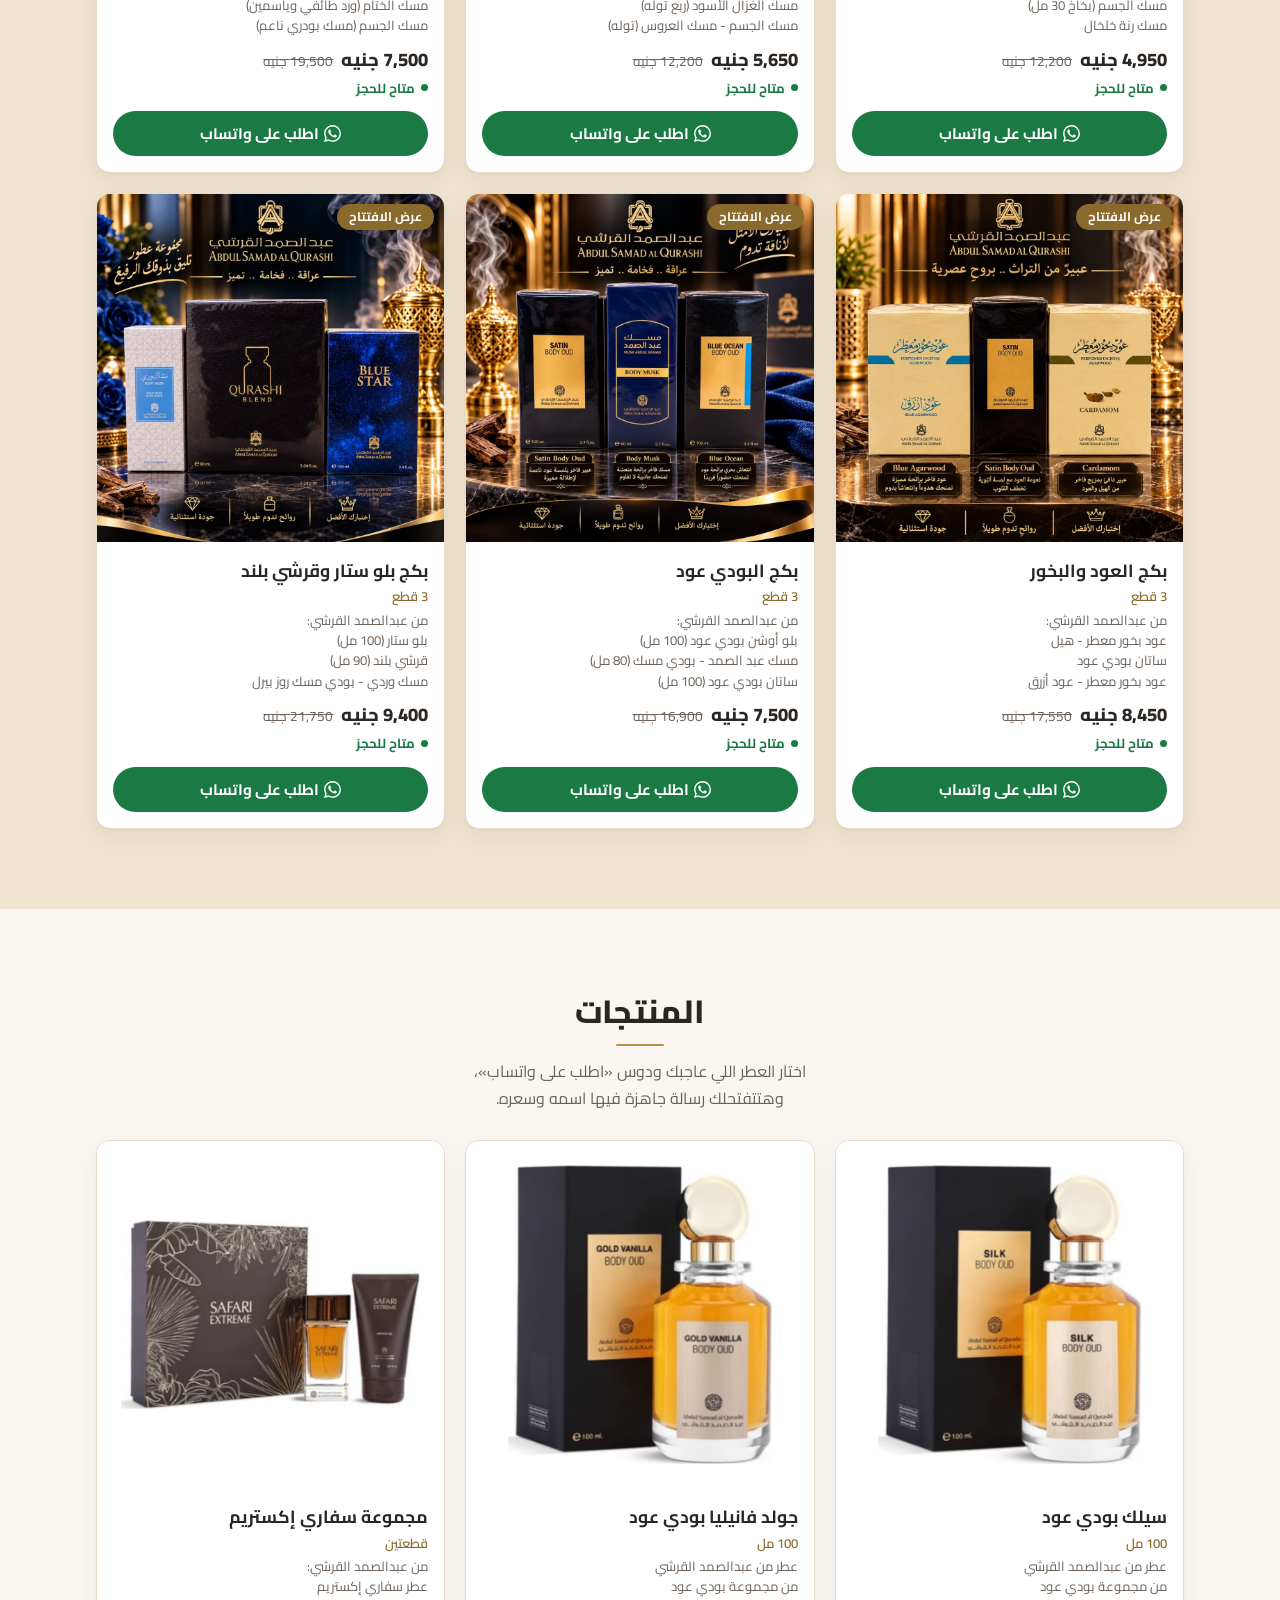
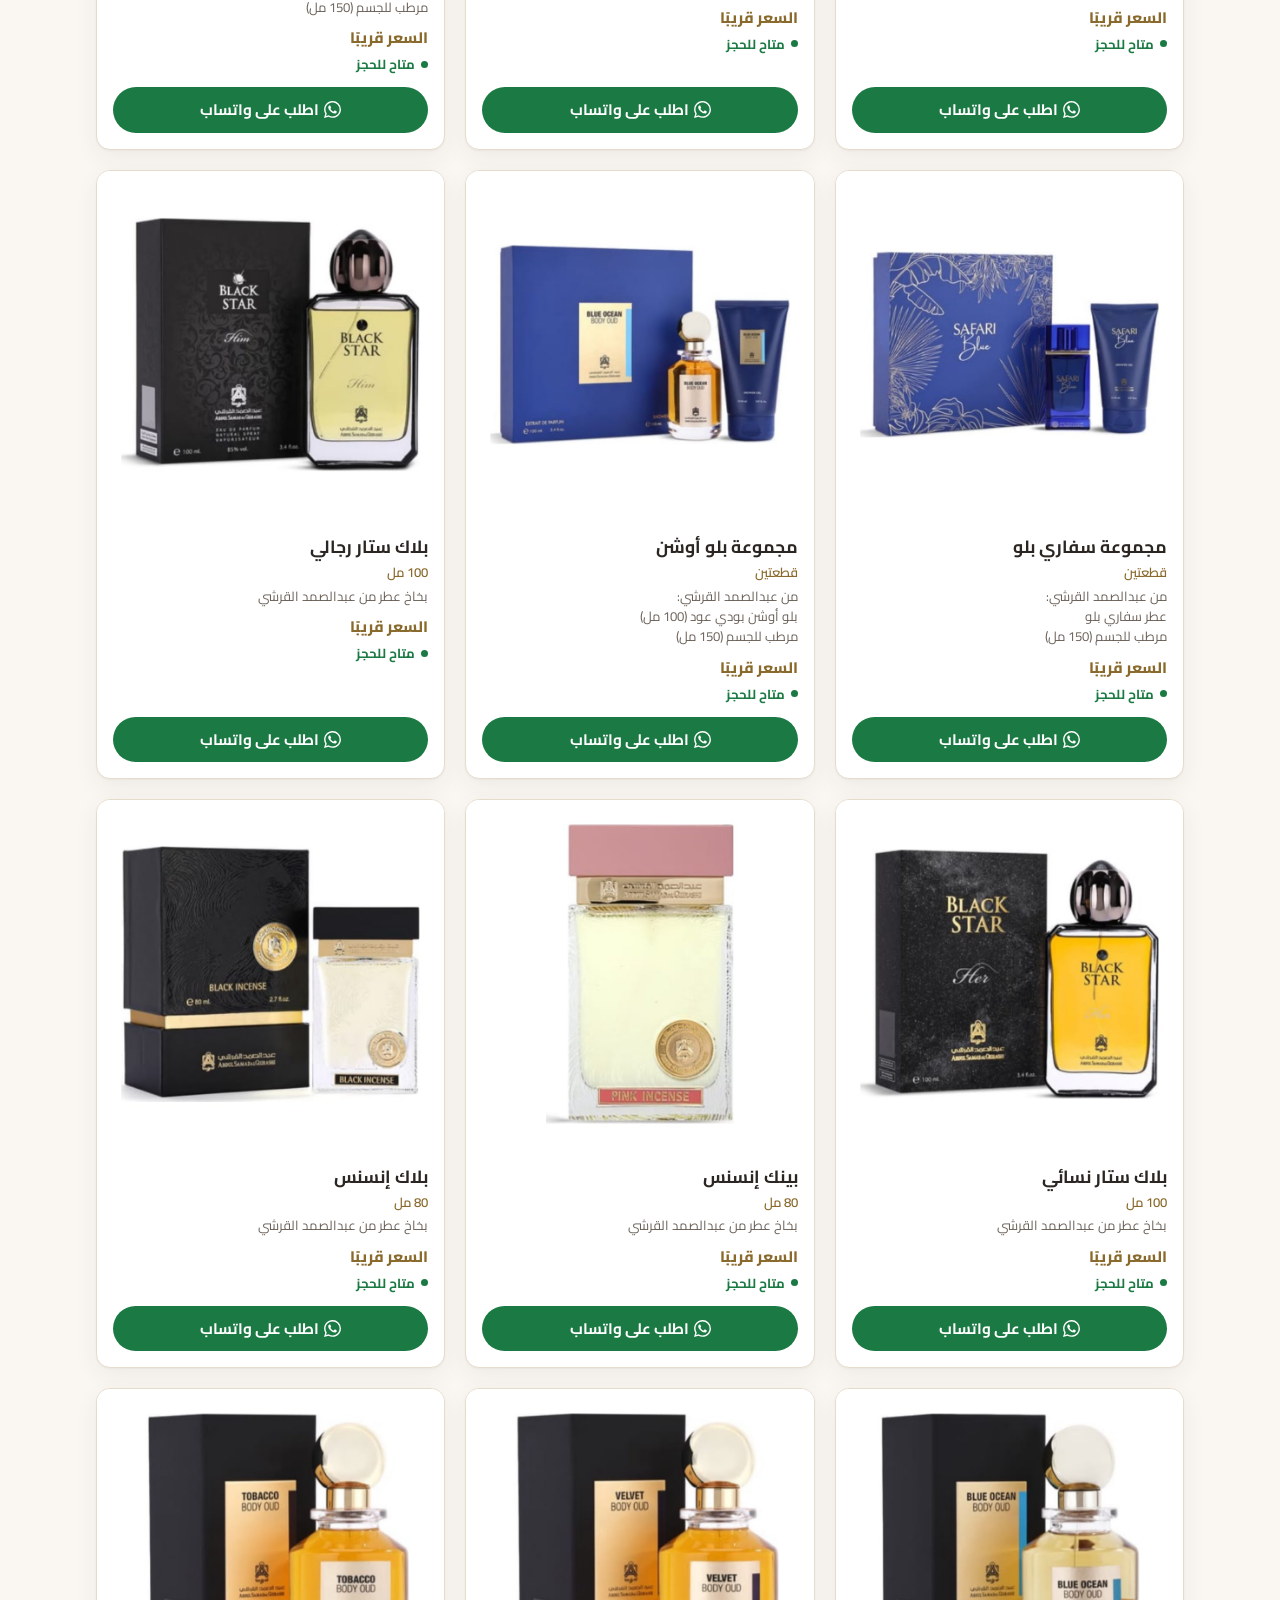
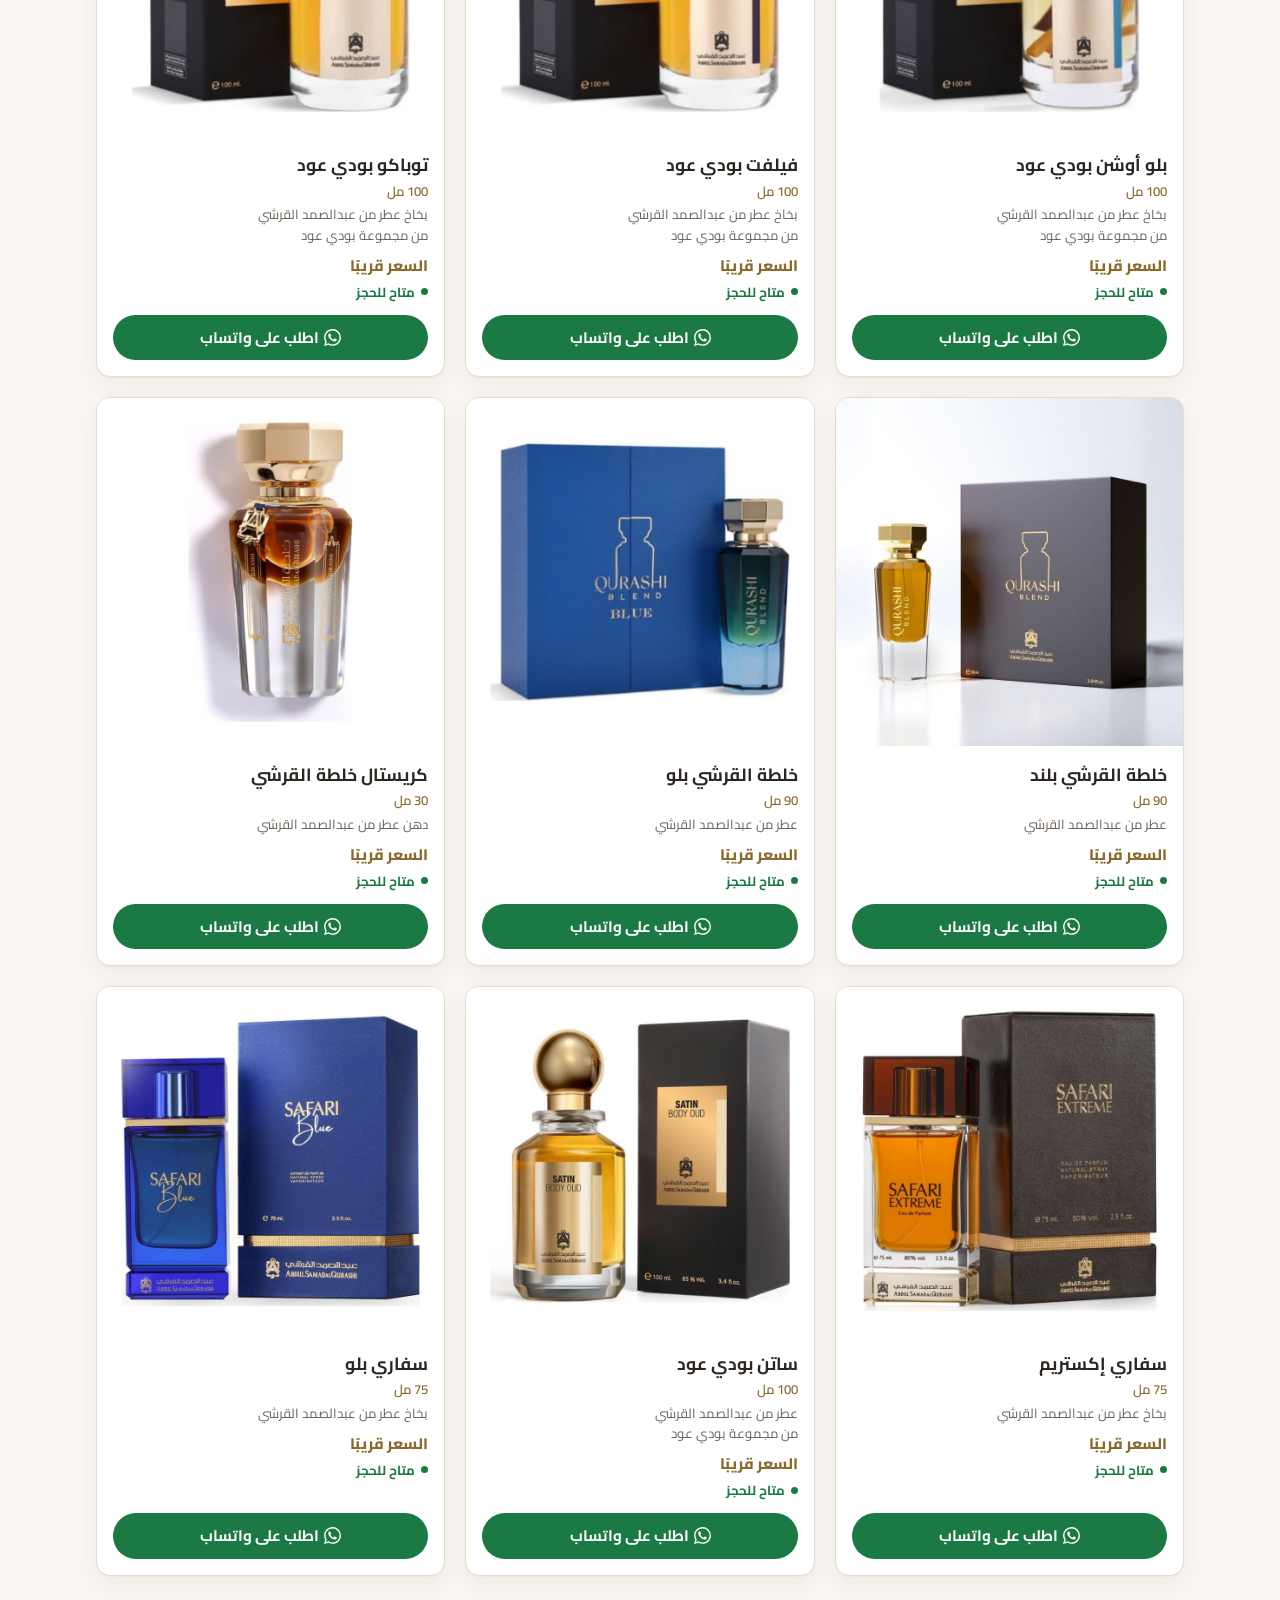
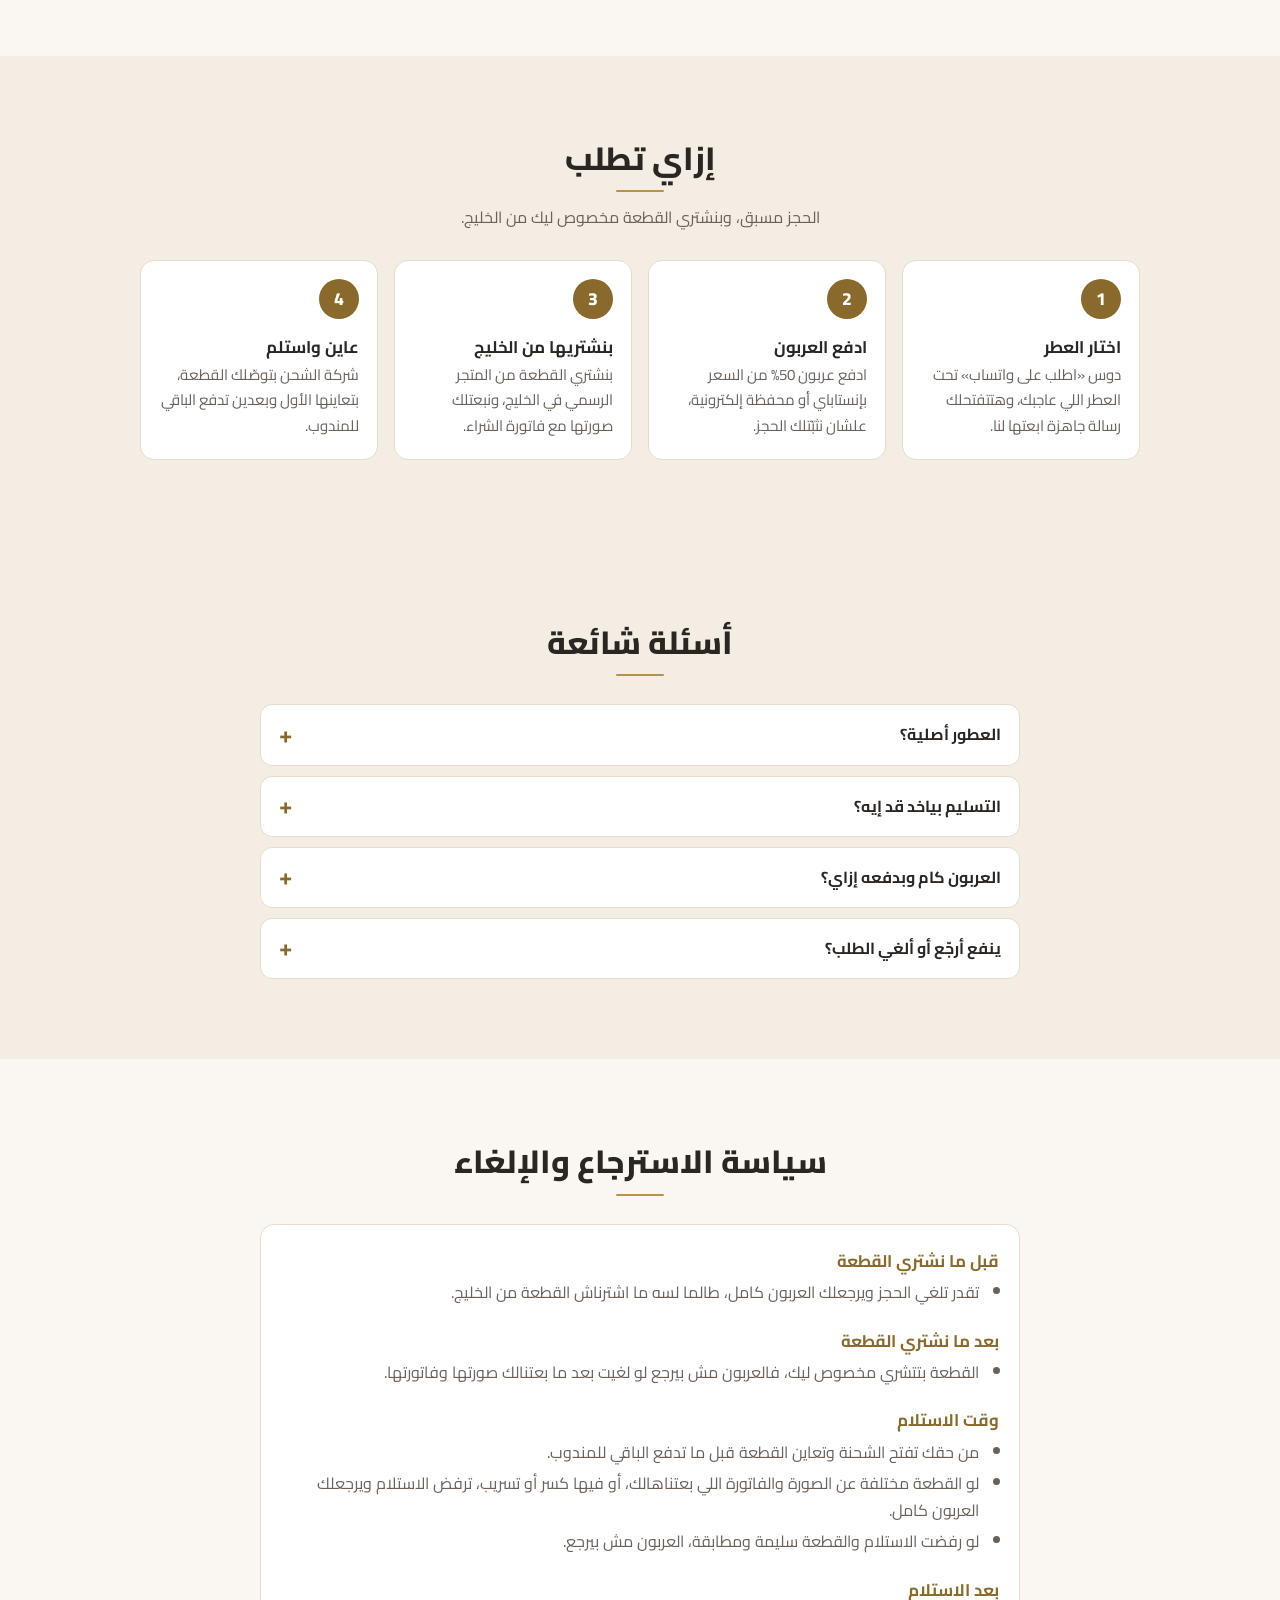
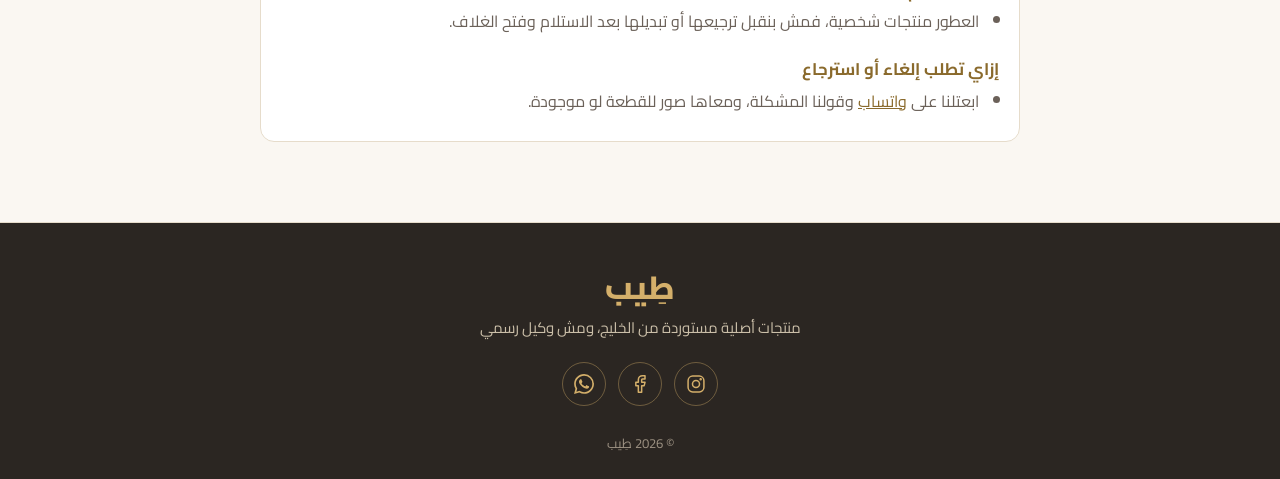
==== commit 28ee824b: "أزرار التصنيفات: الكل · بكجات · بودي عود · بخاخات · خلطات ودهن - خانة category جديدة لكل منتج (اتحطت" ====
--- a/index.html
+++ b/index.html
@@ -188,6 +188,8 @@
           <input type="search" id="search" autocomplete="off" enterkeyhint="search" spellcheck="false"
                  placeholder="ابحث عن عطر… مثلًا: مسك أو سفاري" aria-label="ابحث في المنتجات">
         </div>
+        <!-- أزرار التصنيفات (بتتعمل لوحدها حسب التصنيفات اللي فيها منتجات) -->
+        <div class="cat-chips" id="cat-chips" role="group" aria-label="التصنيفات" data-aria-en="Categories" hidden></div>
         <p class="search-info" id="search-info" aria-live="polite" hidden></p>
       </div>
     </section>
--- a/style.css
+++ b/style.css
@@ -408,6 +408,39 @@
   border-color: var(--gold);
   box-shadow: 0 0 0 3px var(--gold-soft);
 }
+/* أزرار التصنيفات: على الموبايل بتتحرك يمين وشمال بالصباع */
+.cat-chips {
+  display: flex;
+  gap: 8px;
+  max-width: 560px;
+  margin: 12px auto 0;
+  overflow-x: auto;
+  scrollbar-width: none;
+  padding: 2px;
+}
+.cat-chips::-webkit-scrollbar { display: none; }
+.cat-chip {
+  flex: none;
+  padding: 7px 16px;
+  border: 1px solid var(--line);
+  border-radius: 999px;
+  background: var(--surface);
+  color: var(--text);
+  font: inherit;
+  font-size: .9rem;
+  font-weight: 700;
+  white-space: nowrap;
+  cursor: pointer;
+  transition: background .15s, color .15s, border-color .15s;
+}
+.cat-chip:hover { border-color: var(--gold); }
+.cat-chip[aria-pressed="true"] {
+  background: var(--gold-dark);
+  border-color: var(--gold-dark);
+  color: var(--on-gold);
+}
+@media (min-width: 600px) { .cat-chips { justify-content: center; flex-wrap: wrap; } }
+
 .search-info {
   margin: 10px 0 0;
   text-align: center;
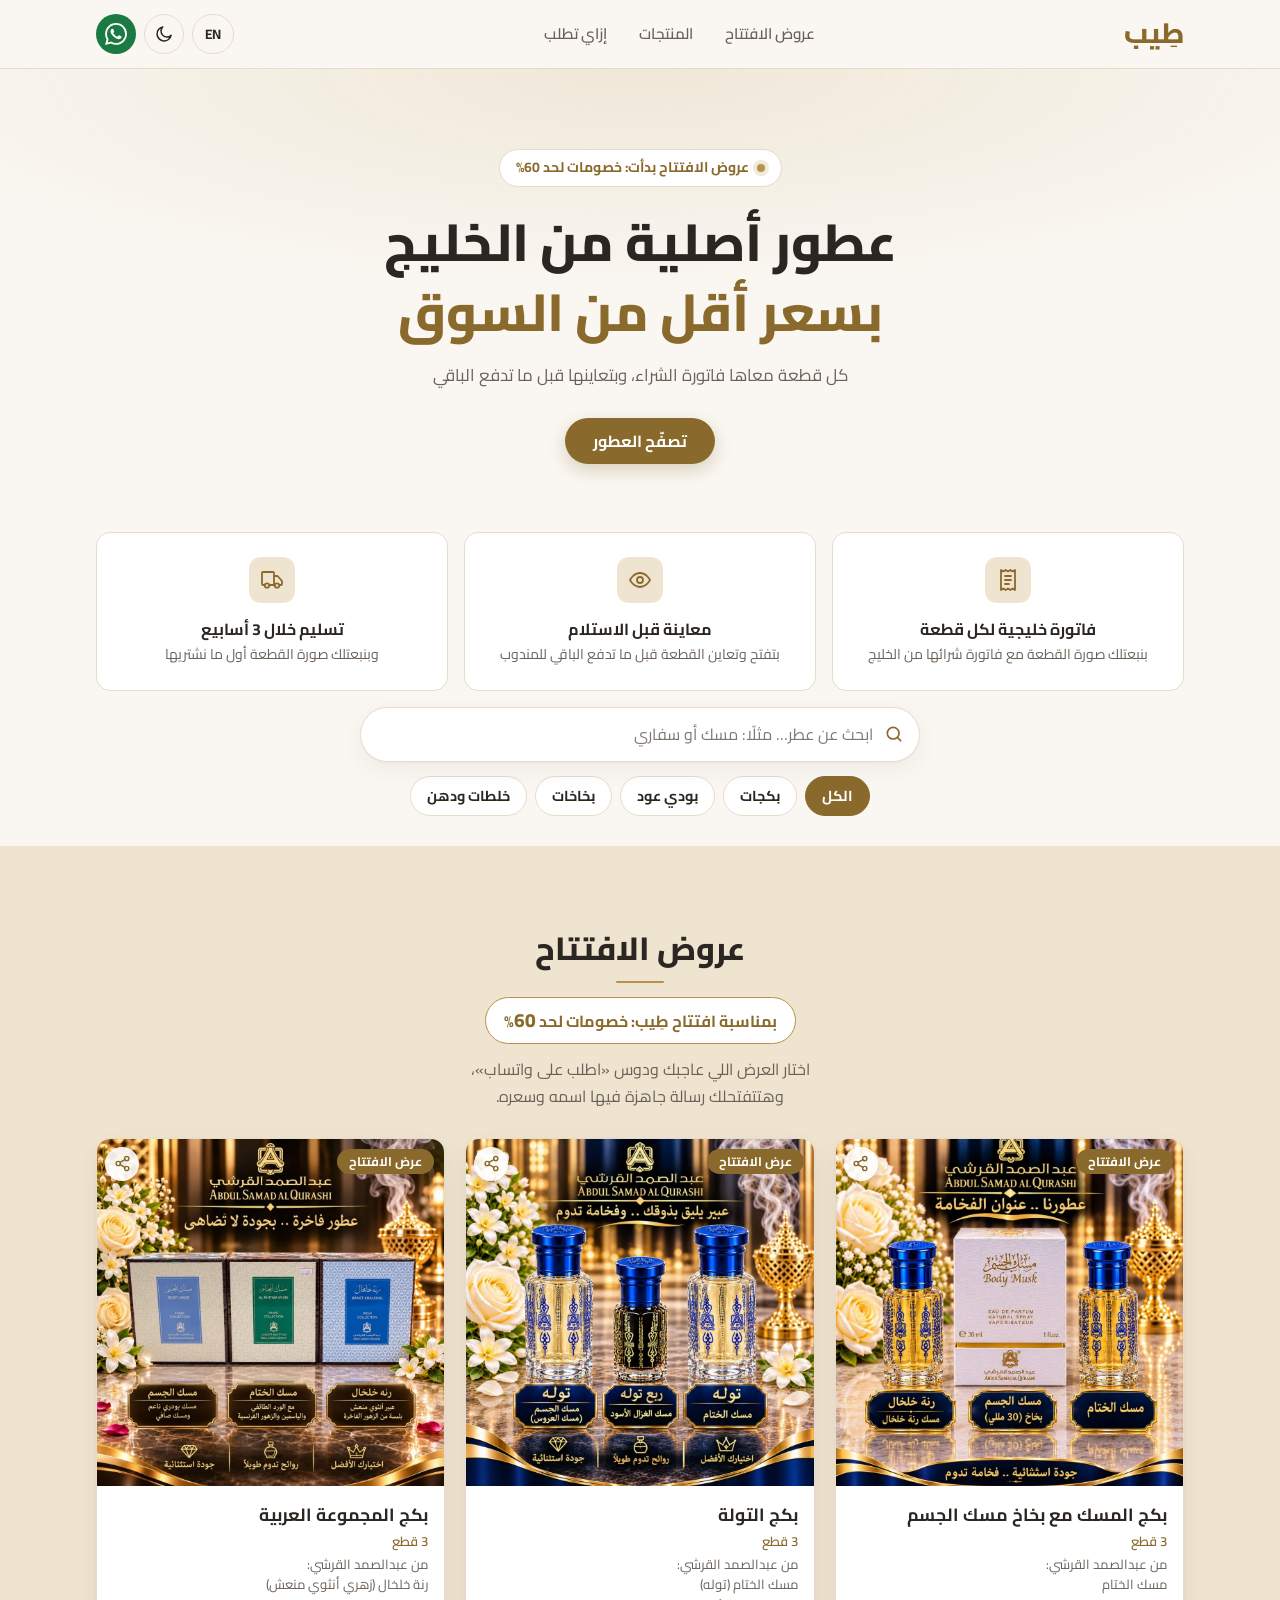
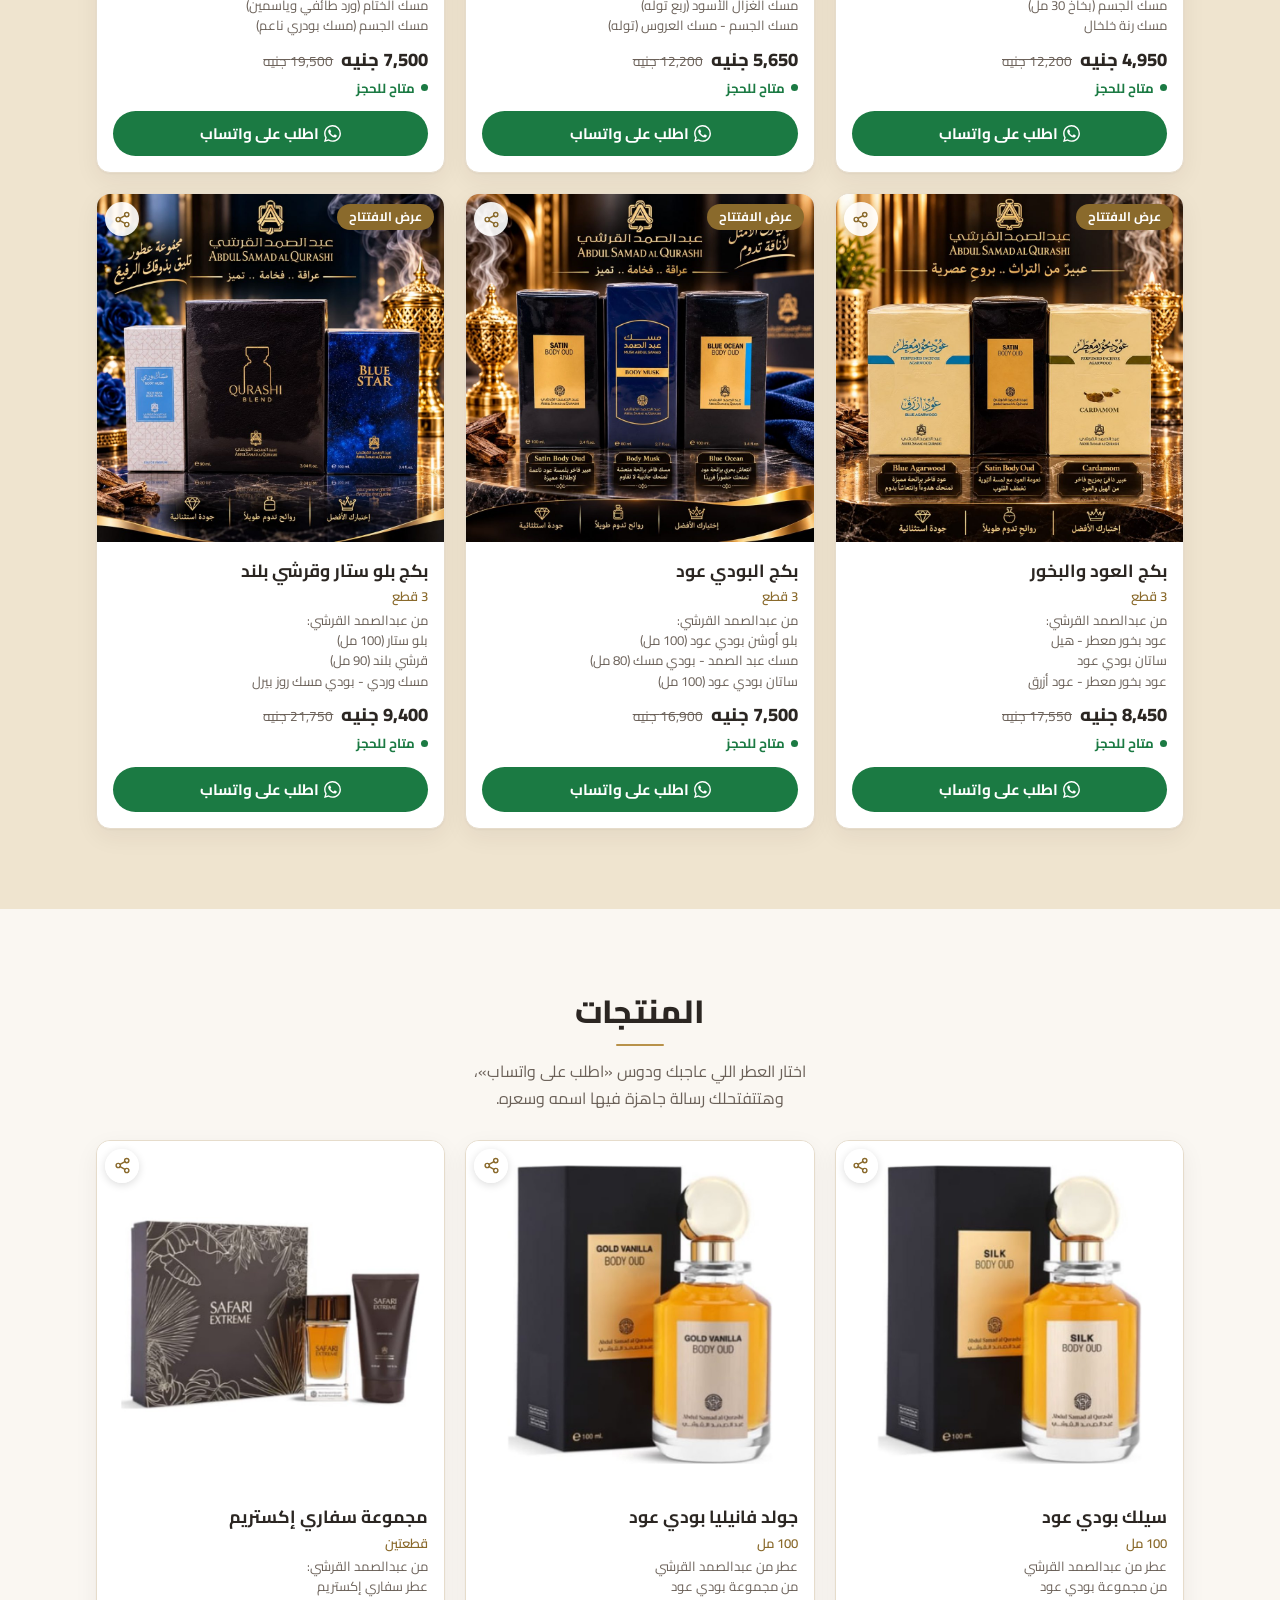
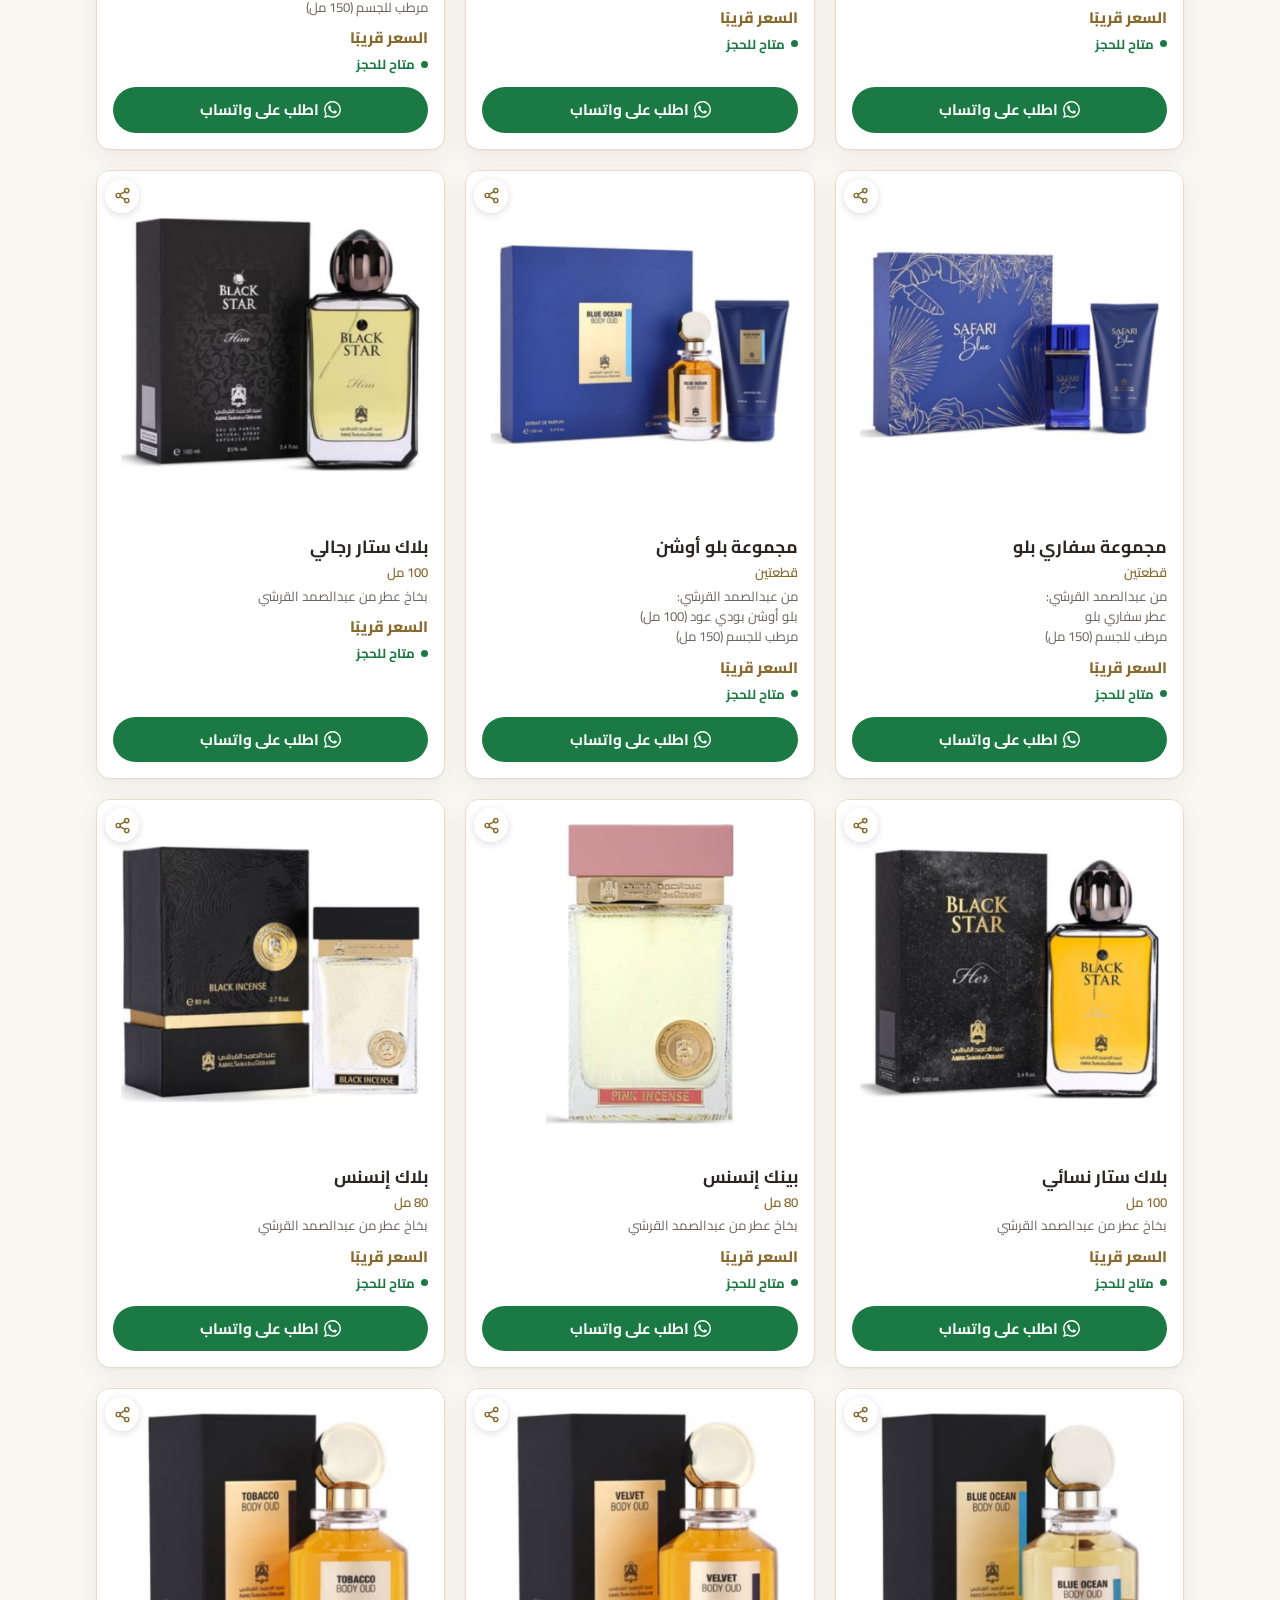
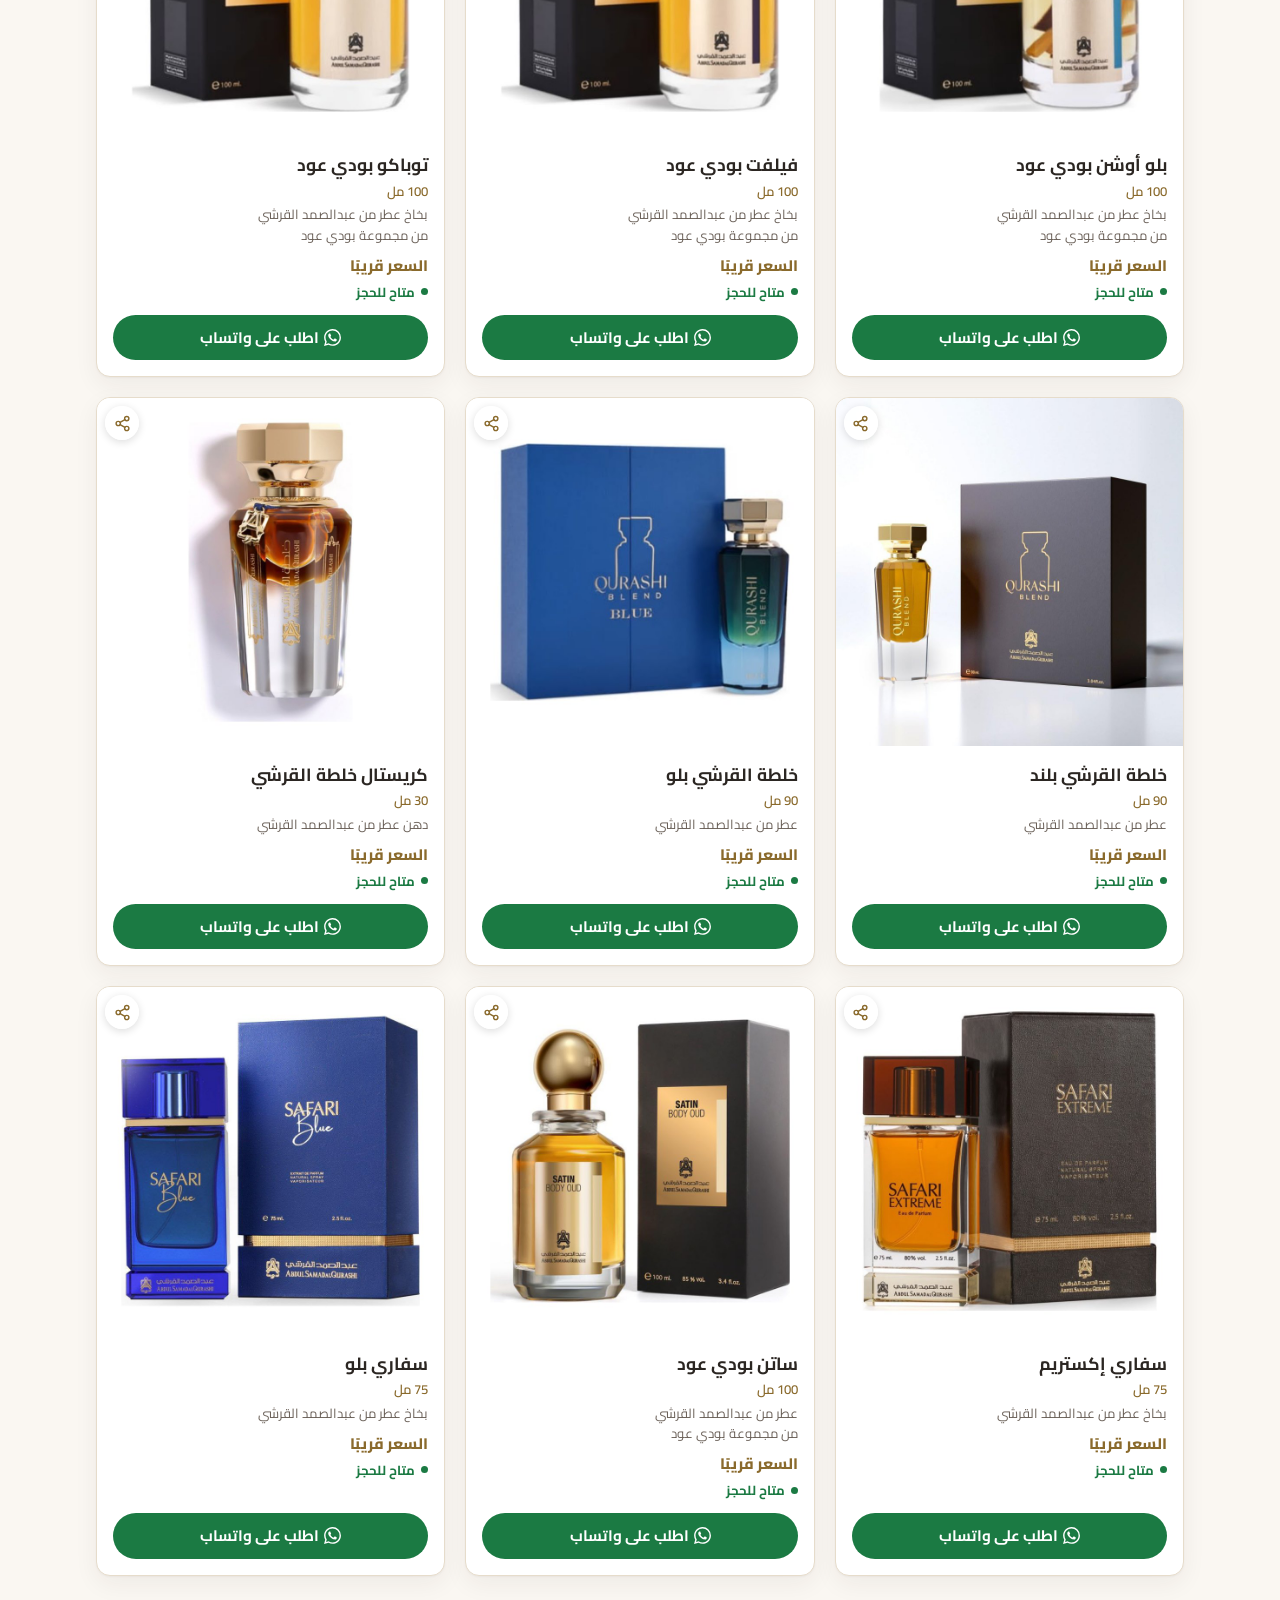
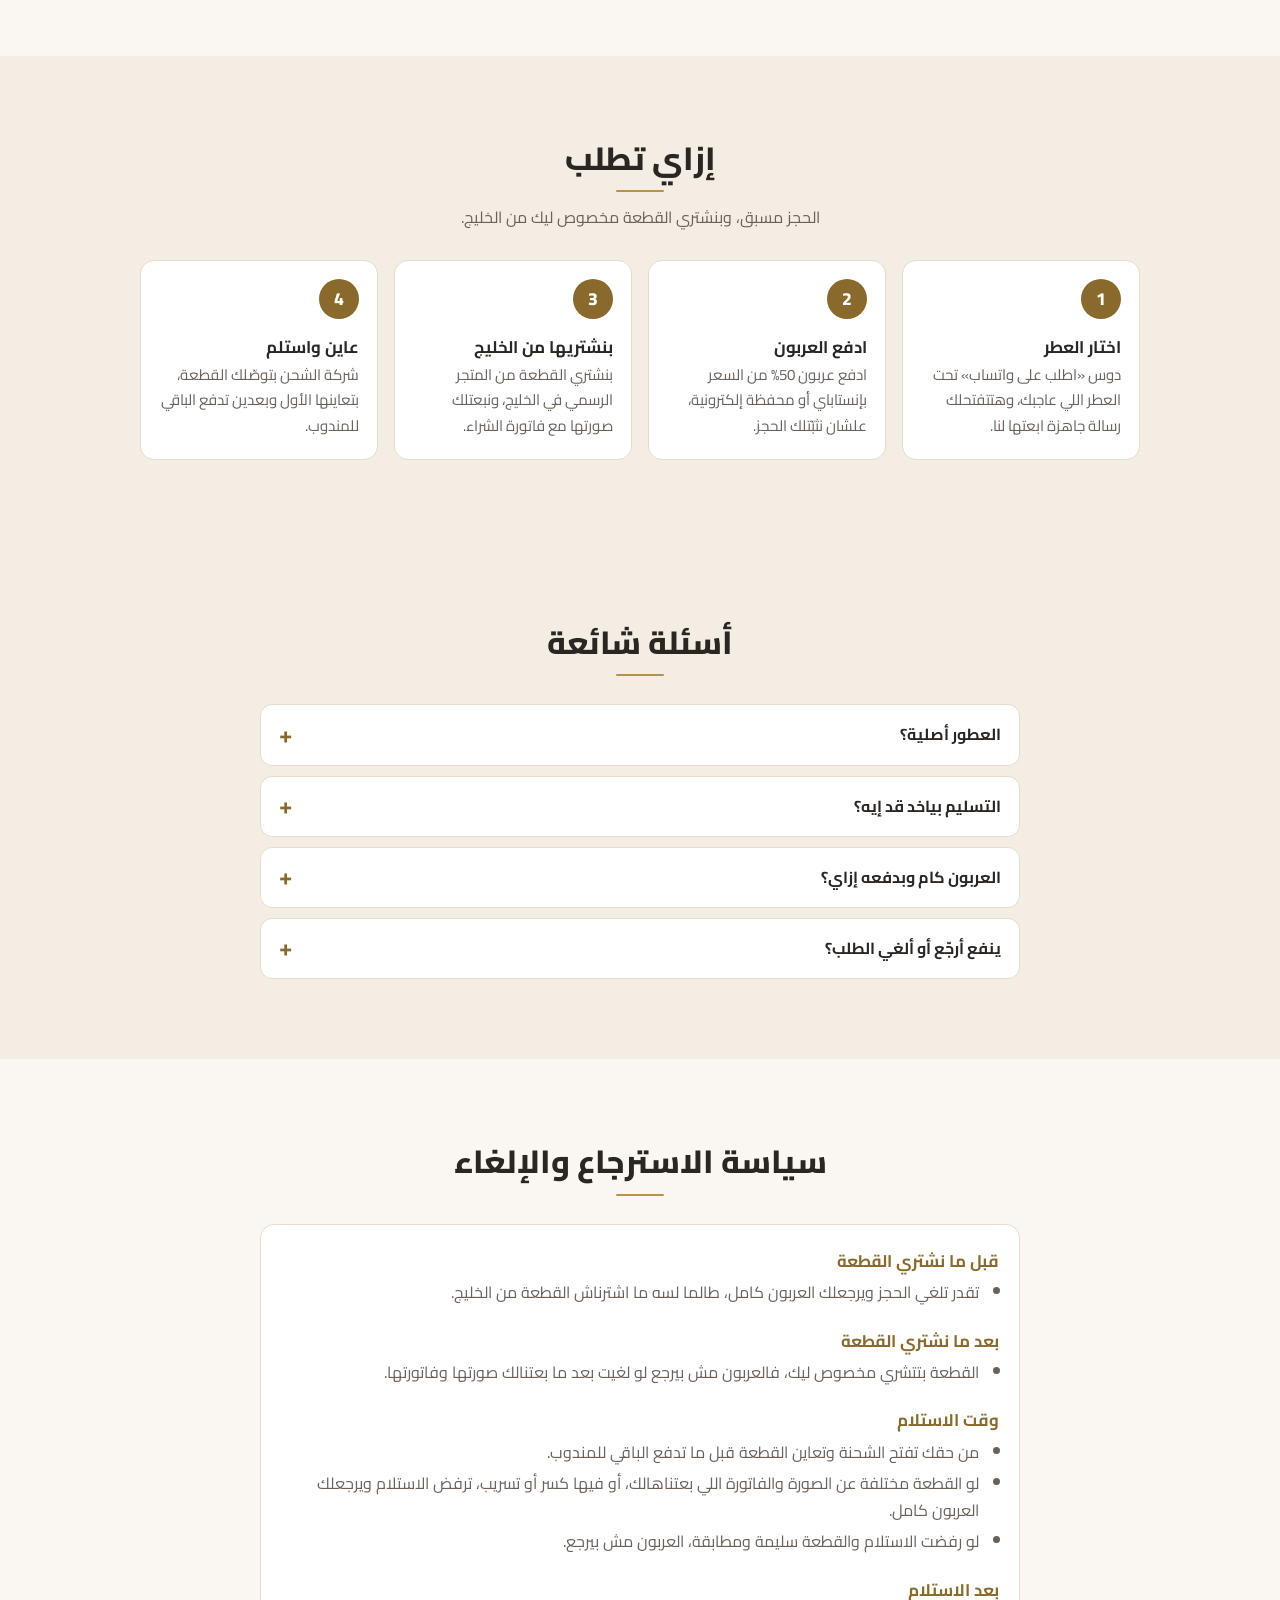
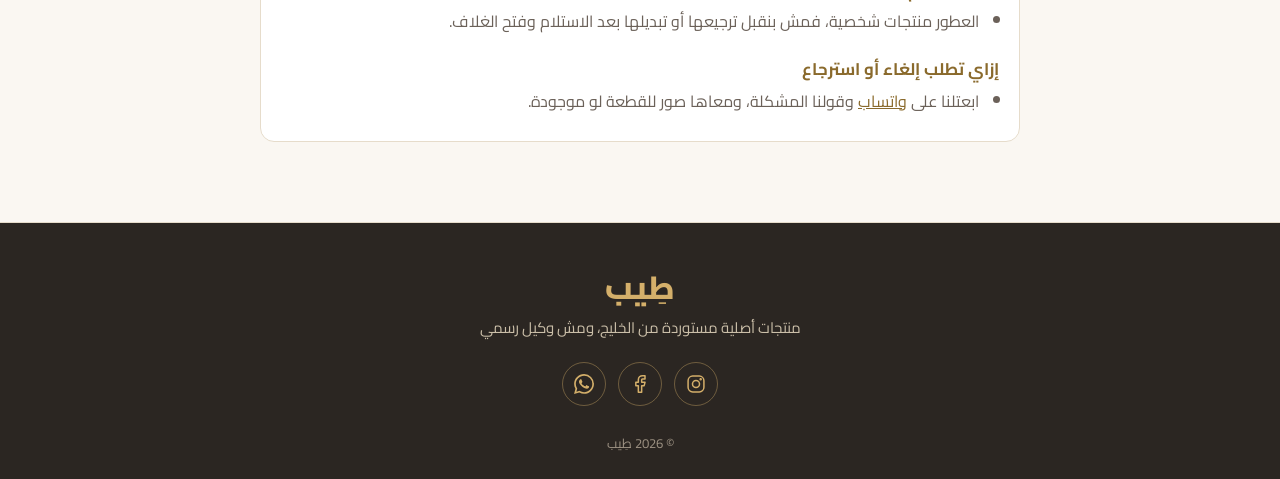
==== commit 1536b076: "تكبير صورة المنتج + لينك لكل منتج - الدوسة على صورة المنتج (أو صورة رأي عميل) بتكبرها - زرار مشاركة " ====
--- a/index.html
+++ b/index.html
@@ -430,6 +430,16 @@
 
   </main>
 
+  <!-- تكبير الصورة: بيفتح لما تدوس على صورة منتج أو صورة رأي عميل -->
+  <dialog class="lightbox" id="lightbox" aria-label="الصورة بحجم كبير" data-aria-en="Enlarged image">
+    <button type="button" class="lightbox-close" aria-label="قفل" data-aria-en="Close">&times;</button>
+    <img id="lightbox-img" alt="">
+    <p class="lightbox-caption" id="lightbox-caption"></p>
+  </dialog>
+
+  <!-- رسالة صغيرة بتظهر تحت لثواني (زي «اتنسخ اللينك») -->
+  <div class="toast" id="toast" role="status" aria-live="polite" hidden></div>
+
   <!-- =====================================================
        9) الفوتر: آخر الصفحة
        ===================================================== -->
--- a/style.css
+++ b/style.css
@@ -627,6 +627,36 @@
 }
 .card .btn svg { width: 17px; height: 17px; flex: none; }
 
+/* زرار مشاركة لينك المنتج (فوق الصورة من الناحية التانية) */
+.share-btn {
+  position: absolute;
+  top: 8px;
+  inset-inline-end: 8px;
+  width: 34px;
+  height: 34px;
+  display: grid;
+  place-items: center;
+  padding: 0;
+  border: 0;
+  border-radius: 50%;
+  background: rgba(255, 255, 255, .9);
+  color: var(--gold-dark);
+  box-shadow: 0 2px 8px rgba(0, 0, 0, .14);
+  cursor: pointer;
+}
+.share-btn svg { width: 17px; height: 17px; }
+.share-btn:hover { background: #fff; }
+
+/* الصورة بتكبر لما تدوس عليها */
+.card-media img, .review-img { cursor: zoom-in; }
+
+/* المنتج اللي اتفتح من لينكه: إطار دهبي لثواني */
+.card.is-highlight { animation: card-highlight 2.6s ease; }
+@keyframes card-highlight {
+  0%, 65% { box-shadow: 0 0 0 3px var(--gold), var(--shadow); }
+  100% { box-shadow: var(--shadow); }
+}
+
 /* المنتج اللي نفد: صورته باهتة شوية */
 .card.is-soldout .card-media { filter: grayscale(.7); opacity: .7; }
 
@@ -718,6 +748,72 @@
 }
 
 
+/* ===== تكبير الصورة ===== */
+.lightbox {
+  width: 100vw;
+  height: 100vh;
+  height: 100dvh;
+  max-width: none;
+  max-height: none;
+  margin: 0;
+  padding: 60px 16px 24px;
+  border: 0;
+  background: transparent;
+}
+.lightbox[open] {
+  display: flex;
+  flex-direction: column;
+  align-items: center;
+  justify-content: center;
+  gap: 12px;
+}
+.lightbox::backdrop { background: rgba(15, 12, 10, .95); }
+.lightbox img {
+  max-width: min(100%, 760px);
+  max-height: calc(100dvh - 150px);
+  object-fit: contain;
+  border-radius: 12px;
+  background: #fff;
+}
+.lightbox-caption {
+  margin: 0;
+  color: #fff;
+  font-weight: 700;
+  text-align: center;
+}
+.lightbox-close {
+  position: fixed;
+  top: 12px;
+  inset-inline-end: 12px;
+  width: 44px;
+  height: 44px;
+  border: 0;
+  border-radius: 50%;
+  background: rgba(255, 255, 255, .16);
+  color: #fff;
+  font-size: 30px;
+  line-height: 1;
+  cursor: pointer;
+}
+
+/* ===== الرسالة الصغيرة اللي بتظهر تحت ===== */
+.toast {
+  position: fixed;
+  inset-inline: 16px;
+  bottom: calc(20px + var(--cart-bar-h, 0px));
+  z-index: 60;
+  width: fit-content;
+  margin: 0 auto;
+  padding: 10px 18px;
+  border-radius: 999px;
+  background: var(--text);
+  color: var(--bg);
+  font-weight: 700;
+  font-size: .92rem;
+  box-shadow: var(--shadow);
+}
+
+
 /* =====================================================
    7) أسئلة شائعة
    ===================================================== */
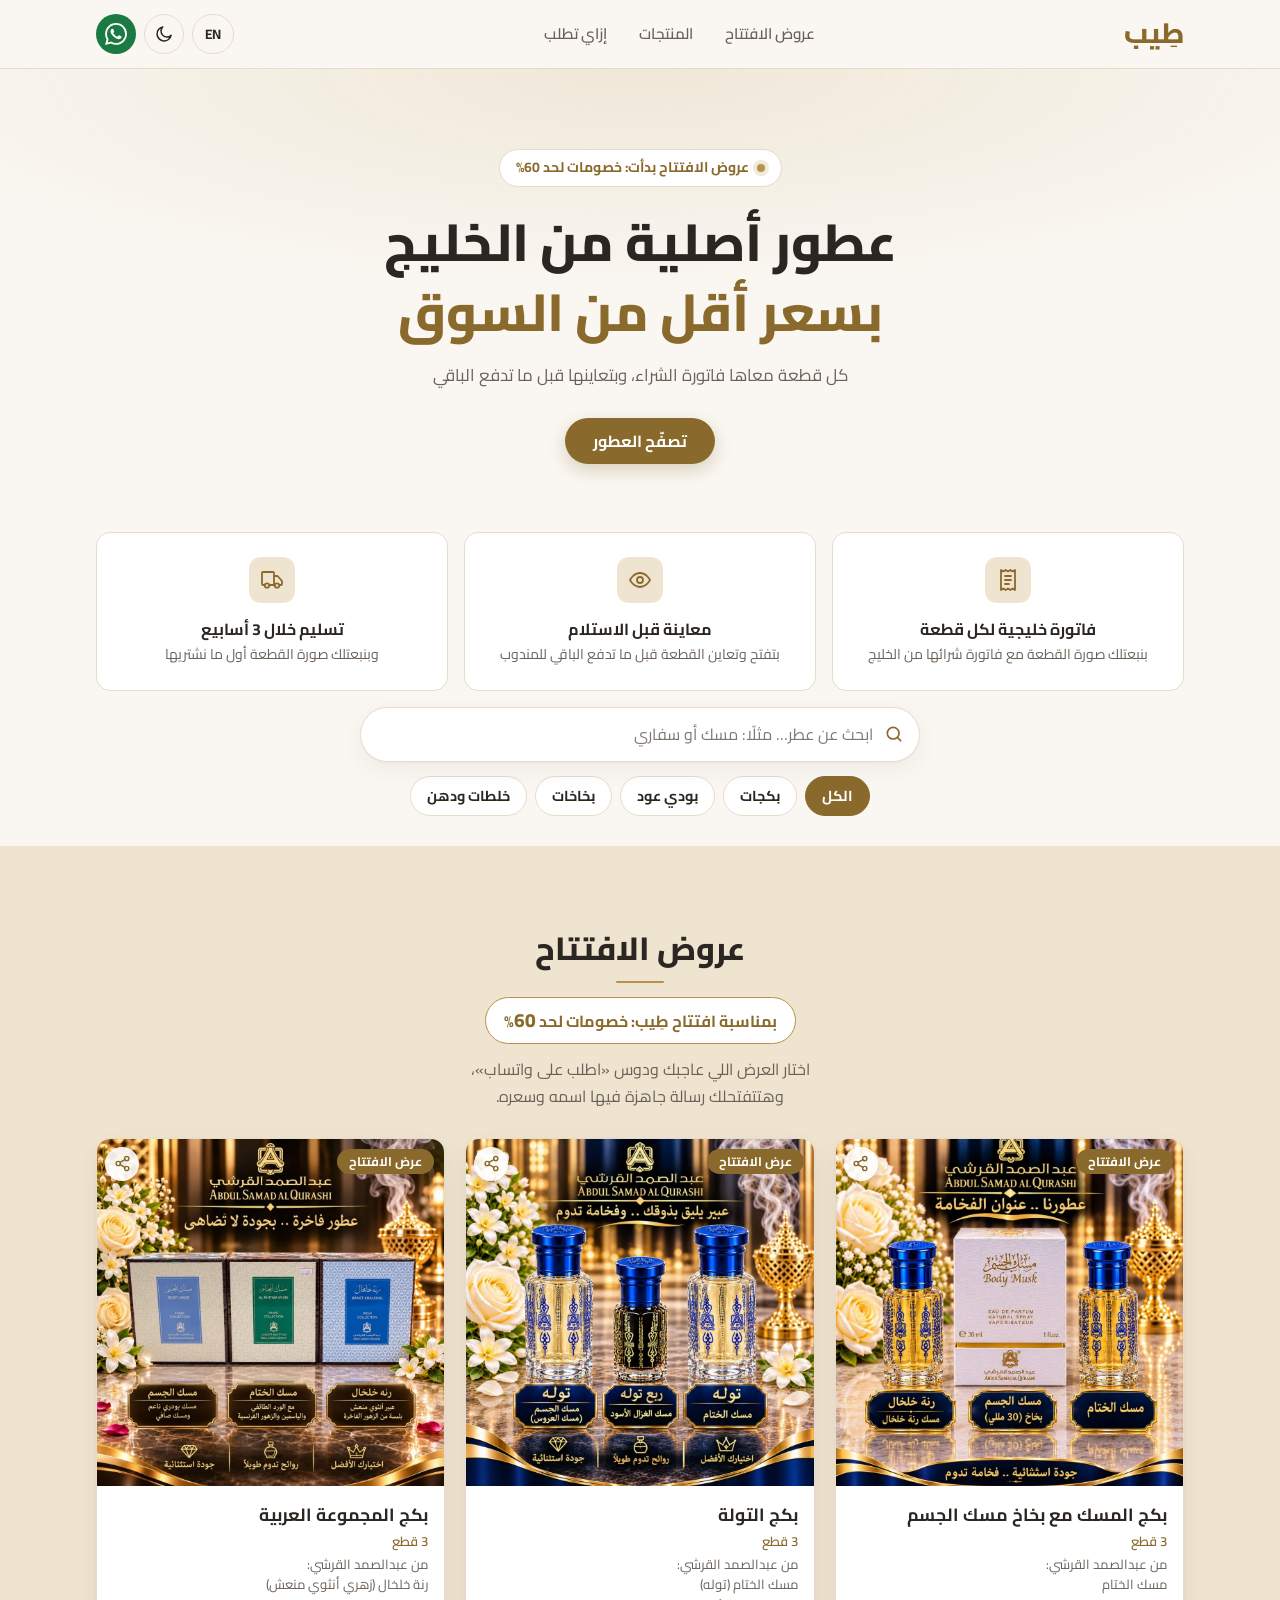
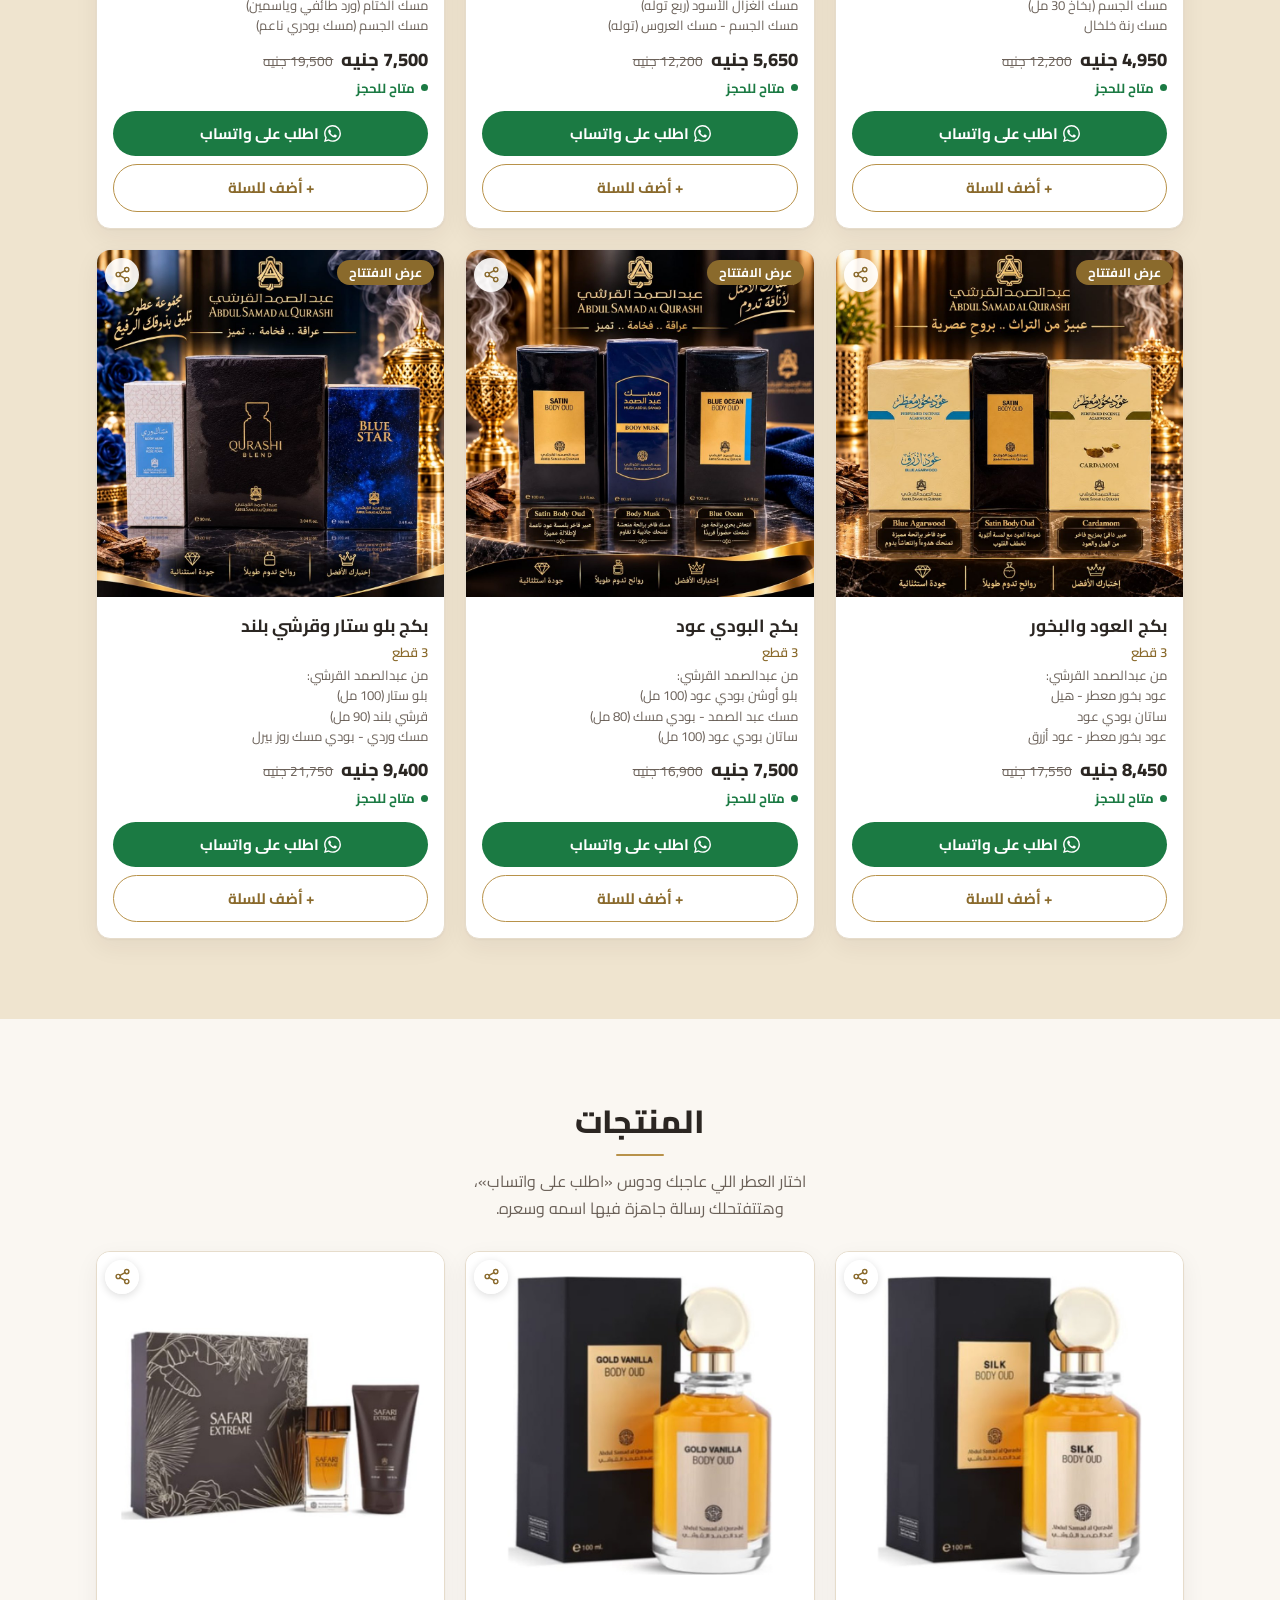
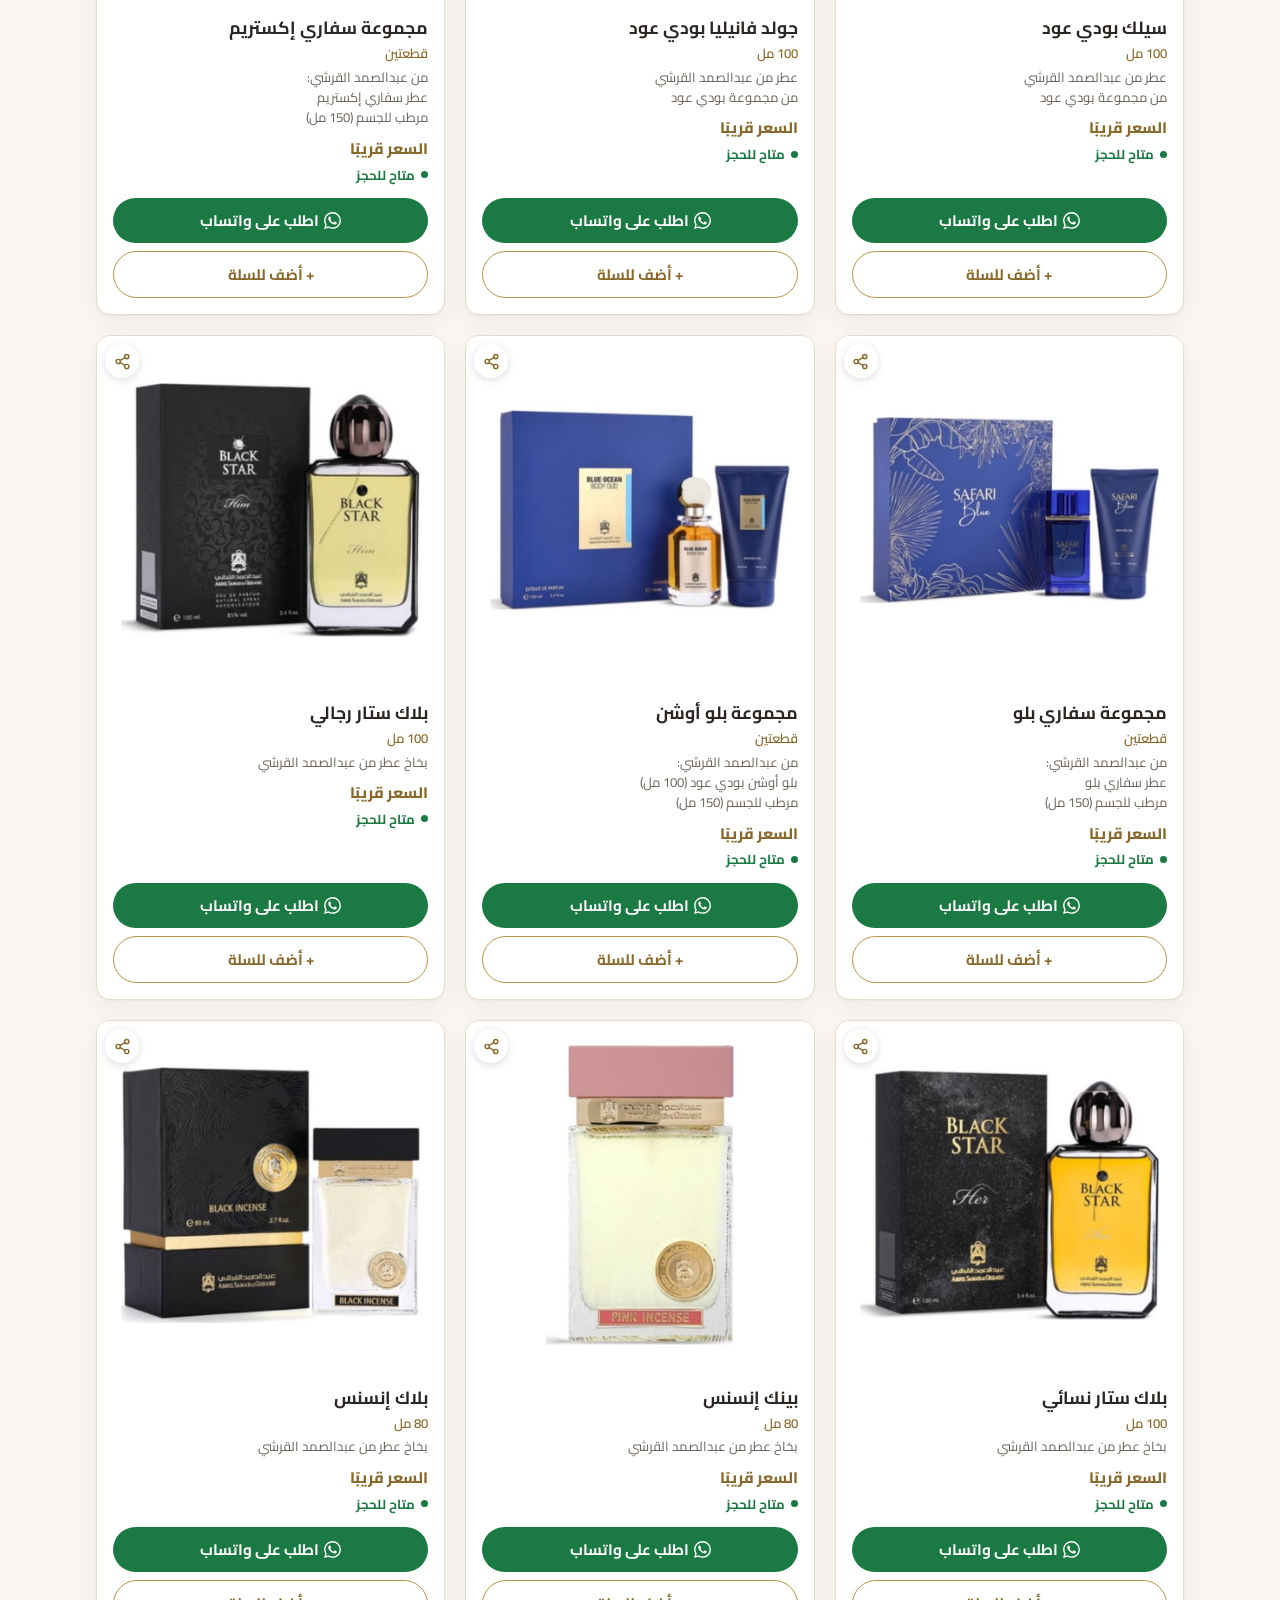
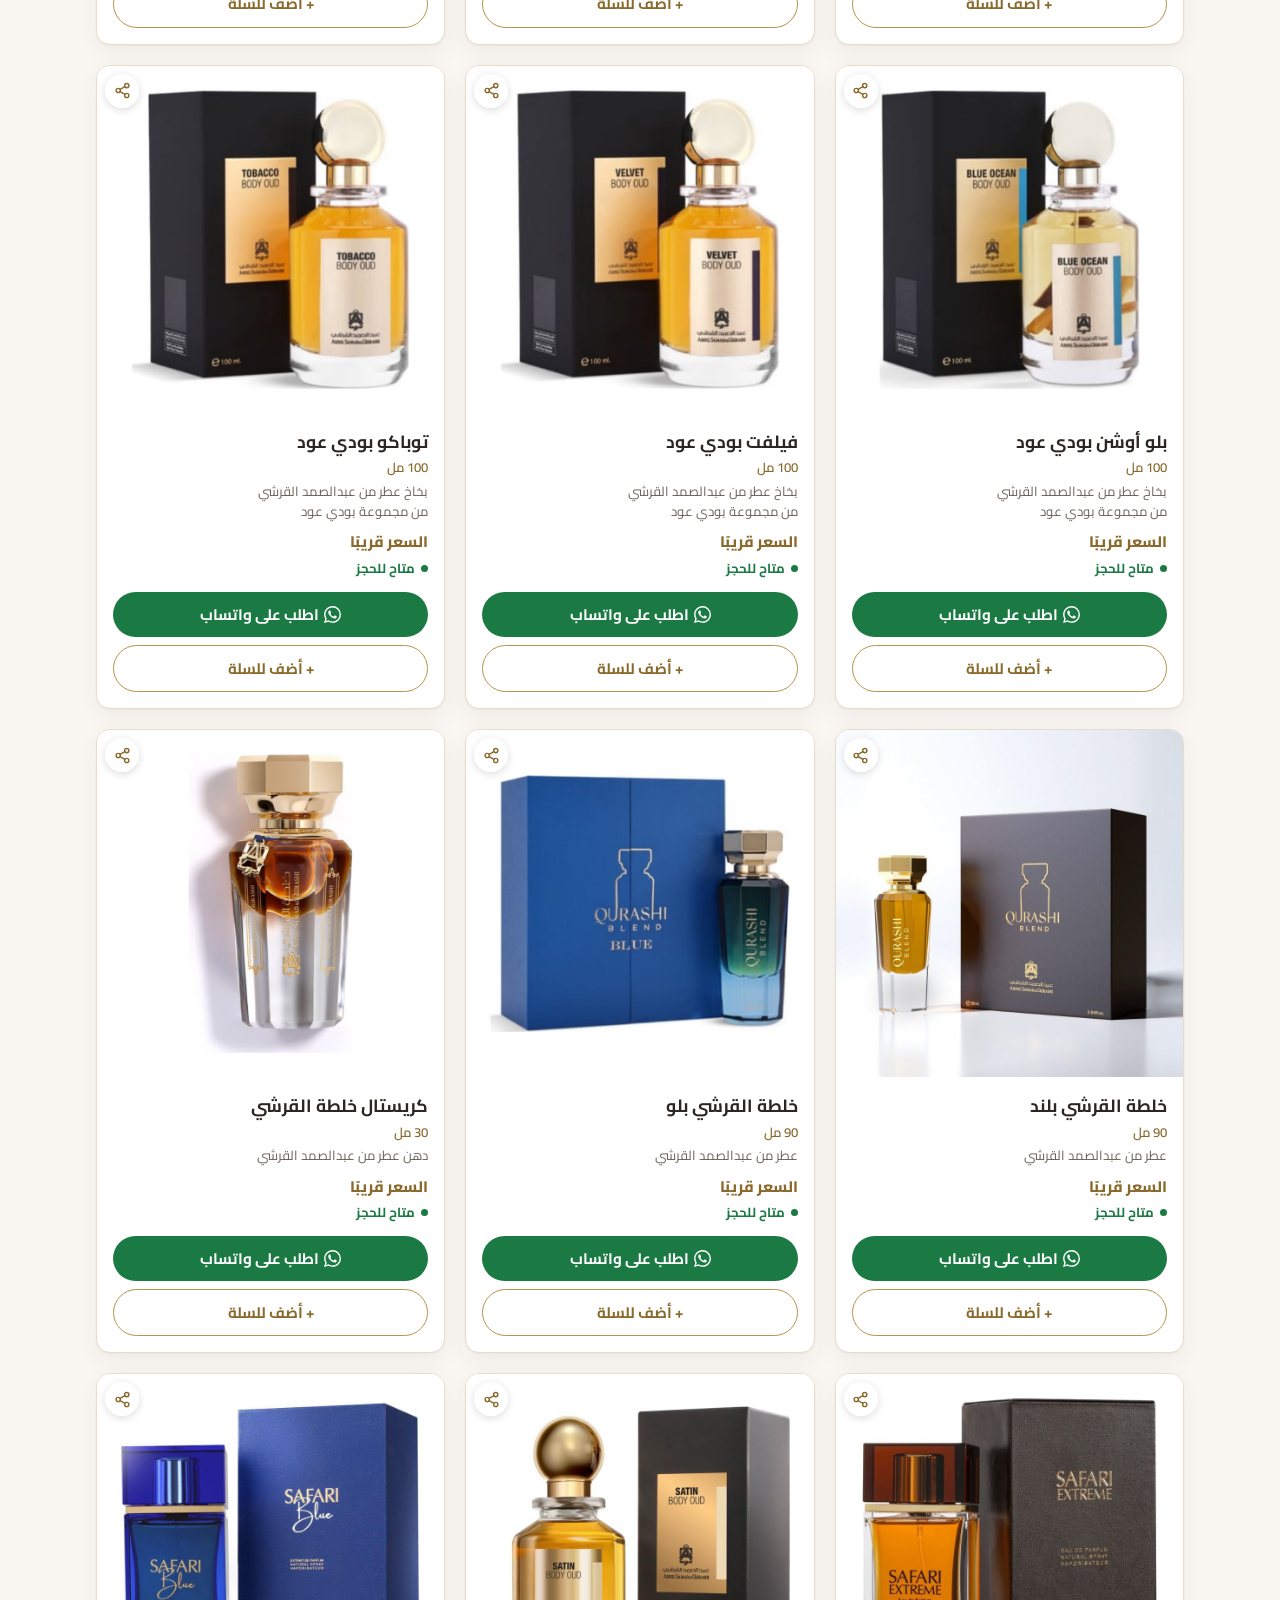
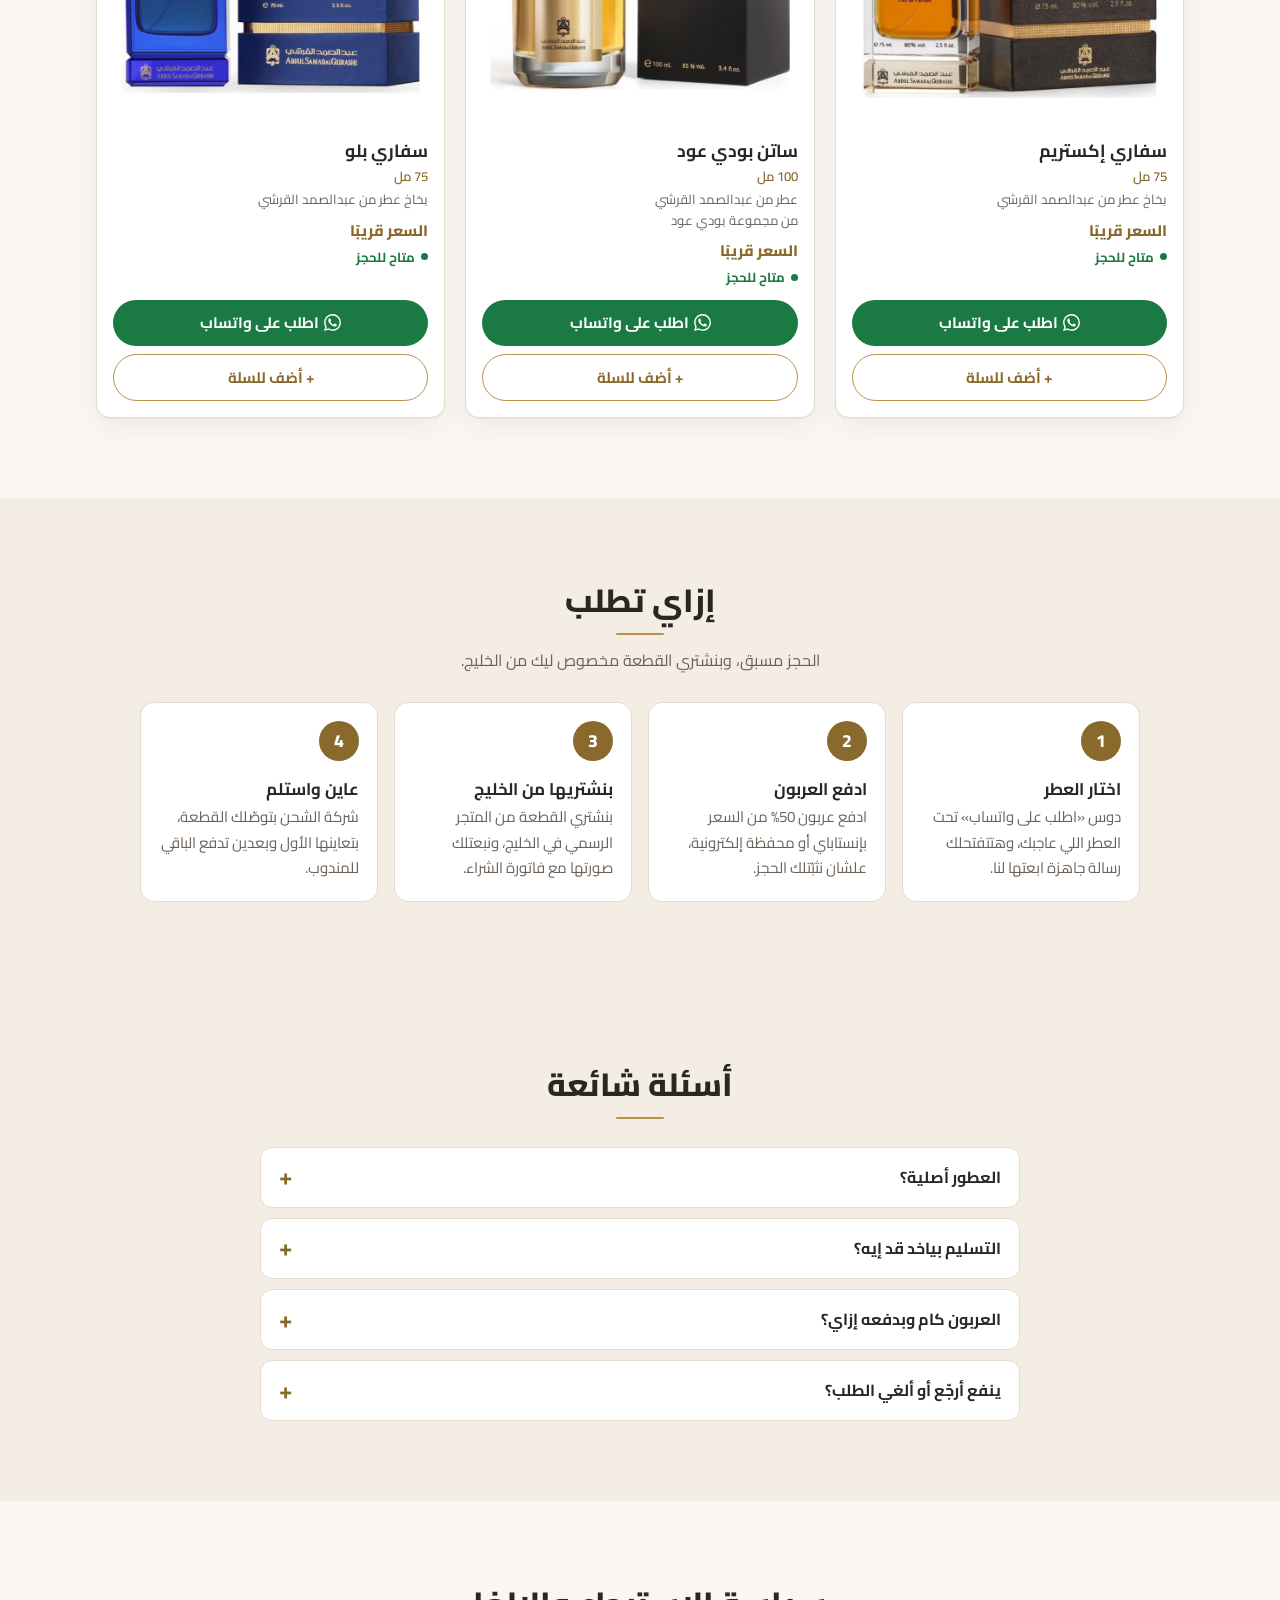
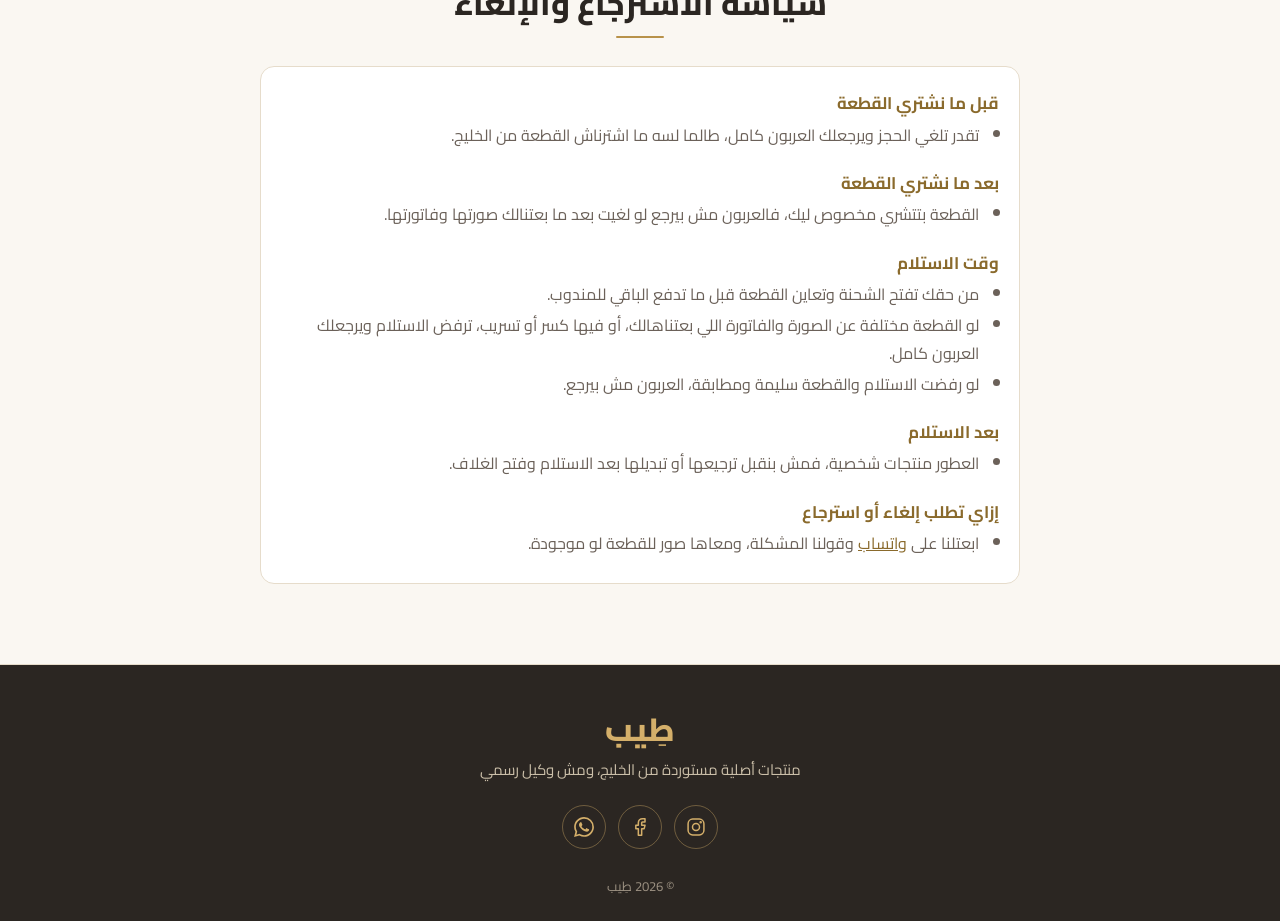
==== commit aa34cf80: "سلة الطلبات: العميل يختار كذا منتج ويبعت طلب واحد على واتساب - زرار «أضف للسلة» على كل منتج متاح، وش" ====
--- a/index.html
+++ b/index.html
@@ -437,6 +437,31 @@
     <p class="lightbox-caption" id="lightbox-caption"></p>
   </dialog>
 
+  <!-- ===== سلة الطلبات ===== -->
+  <!-- الشريط اللي تحت: بيظهر أول ما العميل يضيف حاجة للسلة -->
+  <div class="cart-bar" id="cart-bar" hidden>
+    <button type="button" class="cart-open" id="cart-open">
+      <span class="cart-count" id="cart-count">0</span>
+      <span class="cart-summary" id="cart-summary"></span>
+      <span class="cart-cta" id="cart-cta"></span>
+    </button>
+  </div>
+
+  <!-- شاشة السلة -->
+  <dialog class="cart-dialog" id="cart-dialog" aria-labelledby="cart-title">
+    <div class="cart-head">
+      <h2 id="cart-title"></h2>
+      <button type="button" class="cart-x" id="cart-close" aria-label="قفل" data-aria-en="Close">&times;</button>
+    </div>
+    <ul class="cart-items" id="cart-items"></ul>
+    <div class="cart-foot">
+      <div class="cart-totals" id="cart-totals"></div>
+      <p class="cart-note" id="cart-note" hidden></p>
+      <a class="btn btn-wa cart-send" id="cart-send" href="#" target="_blank" rel="noopener"></a>
+      <button type="button" class="cart-clear" id="cart-clear"></button>
+    </div>
+  </dialog>
+
   <!-- رسالة صغيرة بتظهر تحت لثواني (زي «اتنسخ اللينك») -->
   <div class="toast" id="toast" role="status" aria-live="polite" hidden></div>
 
--- a/style.css
+++ b/style.css
@@ -796,6 +796,191 @@
   cursor: pointer;
 }
 
+/* ===== سلة الطلبات ===== */
+.btn-cart {
+  background: transparent;
+  color: var(--gold-dark);
+  border: 1px solid var(--gold);
+}
+.btn-cart:hover { background: var(--gold-soft); }
+.btn-cart.in-cart { background: var(--gold-soft); }
+.card .btn + .btn { margin-top: 6px; }
+
+/* لما السلة يبقى فيها حاجة، الصفحة بتسيب مكان للشريط اللي تحت */
+body.has-cart { padding-bottom: var(--cart-bar-h, 0px); }
+
+.cart-bar {
+  position: fixed;
+  inset-inline: 0;
+  bottom: 0;
+  z-index: 50;
+  padding: 10px 16px calc(10px + env(safe-area-inset-bottom));
+  background: var(--header-bg);
+  -webkit-backdrop-filter: blur(10px);
+  backdrop-filter: blur(10px);
+  border-top: 1px solid var(--line);
+  box-shadow: 0 -6px 20px rgba(0, 0, 0, .08);
+}
+.cart-open {
+  display: flex;
+  align-items: center;
+  gap: 10px;
+  width: 100%;
+  max-width: 560px;
+  margin: 0 auto;
+  padding: 10px 16px;
+  border: 0;
+  border-radius: 999px;
+  background: var(--gold-dark);
+  color: var(--on-gold);
+  font: inherit;
+  font-weight: 700;
+  cursor: pointer;
+}
+.cart-open:hover { background: var(--gold-hover); }
+.cart-count {
+  min-width: 26px;
+  height: 26px;
+  display: grid;
+  place-items: center;
+  padding: 0 6px;
+  border-radius: 999px;
+  background: var(--on-gold);
+  color: var(--gold-dark);
+  font-size: .85rem;
+  font-weight: 800;
+}
+.cart-summary { flex: 1; text-align: start; }
+.cart-cta { white-space: nowrap; }
+
+.cart-dialog {
+  width: min(560px, calc(100vw - 32px));
+  max-height: calc(100dvh - 32px);
+  padding: 0;
+  border: 0;
+  border-radius: 18px;
+  background: var(--bg);
+  color: var(--text);
+  box-shadow: 0 20px 60px rgba(0, 0, 0, .3);
+}
+.cart-dialog[open] { display: flex; flex-direction: column; }
+.cart-dialog::backdrop { background: rgba(15, 12, 10, .55); }
+/* على الموبايل: الشاشة بتطلع من تحت */
+@media (max-width: 600px) {
+  .cart-dialog {
+    width: 100vw;
+    max-width: 100vw;
+    max-height: 88dvh;
+    margin: auto 0 0;
+    border-radius: 18px 18px 0 0;
+  }
+}
+.cart-head {
+  display: flex;
+  align-items: center;
+  justify-content: space-between;
+  padding: 14px 18px;
+  border-bottom: 1px solid var(--line);
+}
+.cart-head h2 { margin: 0; font-size: 1.2rem; }
+.cart-x {
+  width: 40px;
+  height: 40px;
+  border: 0;
+  border-radius: 50%;
+  background: var(--surface);
+  color: var(--text);
+  font-size: 26px;
+  line-height: 1;
+  cursor: pointer;
+}
+.cart-items {
+  flex: 1;
+  list-style: none;
+  margin: 0;
+  padding: 4px 18px;
+  overflow-y: auto;
+}
+.cart-item {
+  display: grid;
+  grid-template-columns: 56px 1fr auto;
+  gap: 6px 12px;
+  align-items: center;
+  padding: 12px 0;
+  border-bottom: 1px solid var(--line);
+}
+.cart-item:last-child { border-bottom: 0; }
+.cart-thumb {
+  grid-row: span 2;
+  width: 56px;
+  height: 56px;
+  border-radius: 10px;
+  object-fit: cover;
+  background: var(--media-bg);
+}
+.cart-info { display: grid; min-width: 0; }
+.cart-name { font-weight: 700; font-size: .95rem; line-height: 1.4; }
+.cart-meta { color: var(--muted); font-size: .82rem; }
+.cart-remove {
+  align-self: start;
+  width: 32px;
+  height: 32px;
+  border: 0;
+  border-radius: 50%;
+  background: none;
+  color: var(--muted);
+  font-size: 22px;
+  line-height: 1;
+  cursor: pointer;
+}
+.cart-qty {
+  display: inline-flex;
+  align-items: center;
+  justify-self: start;
+  border: 1px solid var(--line);
+  border-radius: 999px;
+  background: var(--surface);
+}
+.cart-qty button {
+  width: 34px;
+  height: 32px;
+  border: 0;
+  background: none;
+  color: var(--text);
+  font: inherit;
+  font-size: 1.1rem;
+  cursor: pointer;
+}
+.cart-qty button:disabled { opacity: .3; cursor: not-allowed; }
+.cart-qty span { min-width: 22px; text-align: center; font-weight: 800; }
+.cart-line { font-weight: 800; font-size: .92rem; white-space: nowrap; }
+.cart-foot {
+  display: grid;
+  gap: 10px;
+  padding: 12px 18px calc(14px + env(safe-area-inset-bottom));
+  border-top: 1px solid var(--line);
+  background: var(--surface);
+  border-radius: 0 0 18px 18px;
+}
+.cart-totals { display: grid; gap: 4px; }
+.cart-row { display: flex; justify-content: space-between; gap: 12px; font-size: .95rem; }
+.cart-row.total { font-weight: 800; font-size: 1.05rem; }
+.cart-row.deposit { color: var(--gold-dark); font-weight: 700; }
+.cart-row.rest { color: var(--muted); }
+.cart-note { margin: 0; color: var(--muted); font-size: .85rem; }
+.cart-send { width: 100%; }
+.cart-send svg { width: 18px; height: 18px; flex: none; }
+.cart-clear {
+  justify-self: center;
+  border: 0;
+  background: none;
+  color: var(--muted);
+  font: inherit;
+  font-size: .88rem;
+  text-decoration: underline;
+  cursor: pointer;
+}
+
 /* ===== الرسالة الصغيرة اللي بتظهر تحت ===== */
 .toast {
   position: fixed;
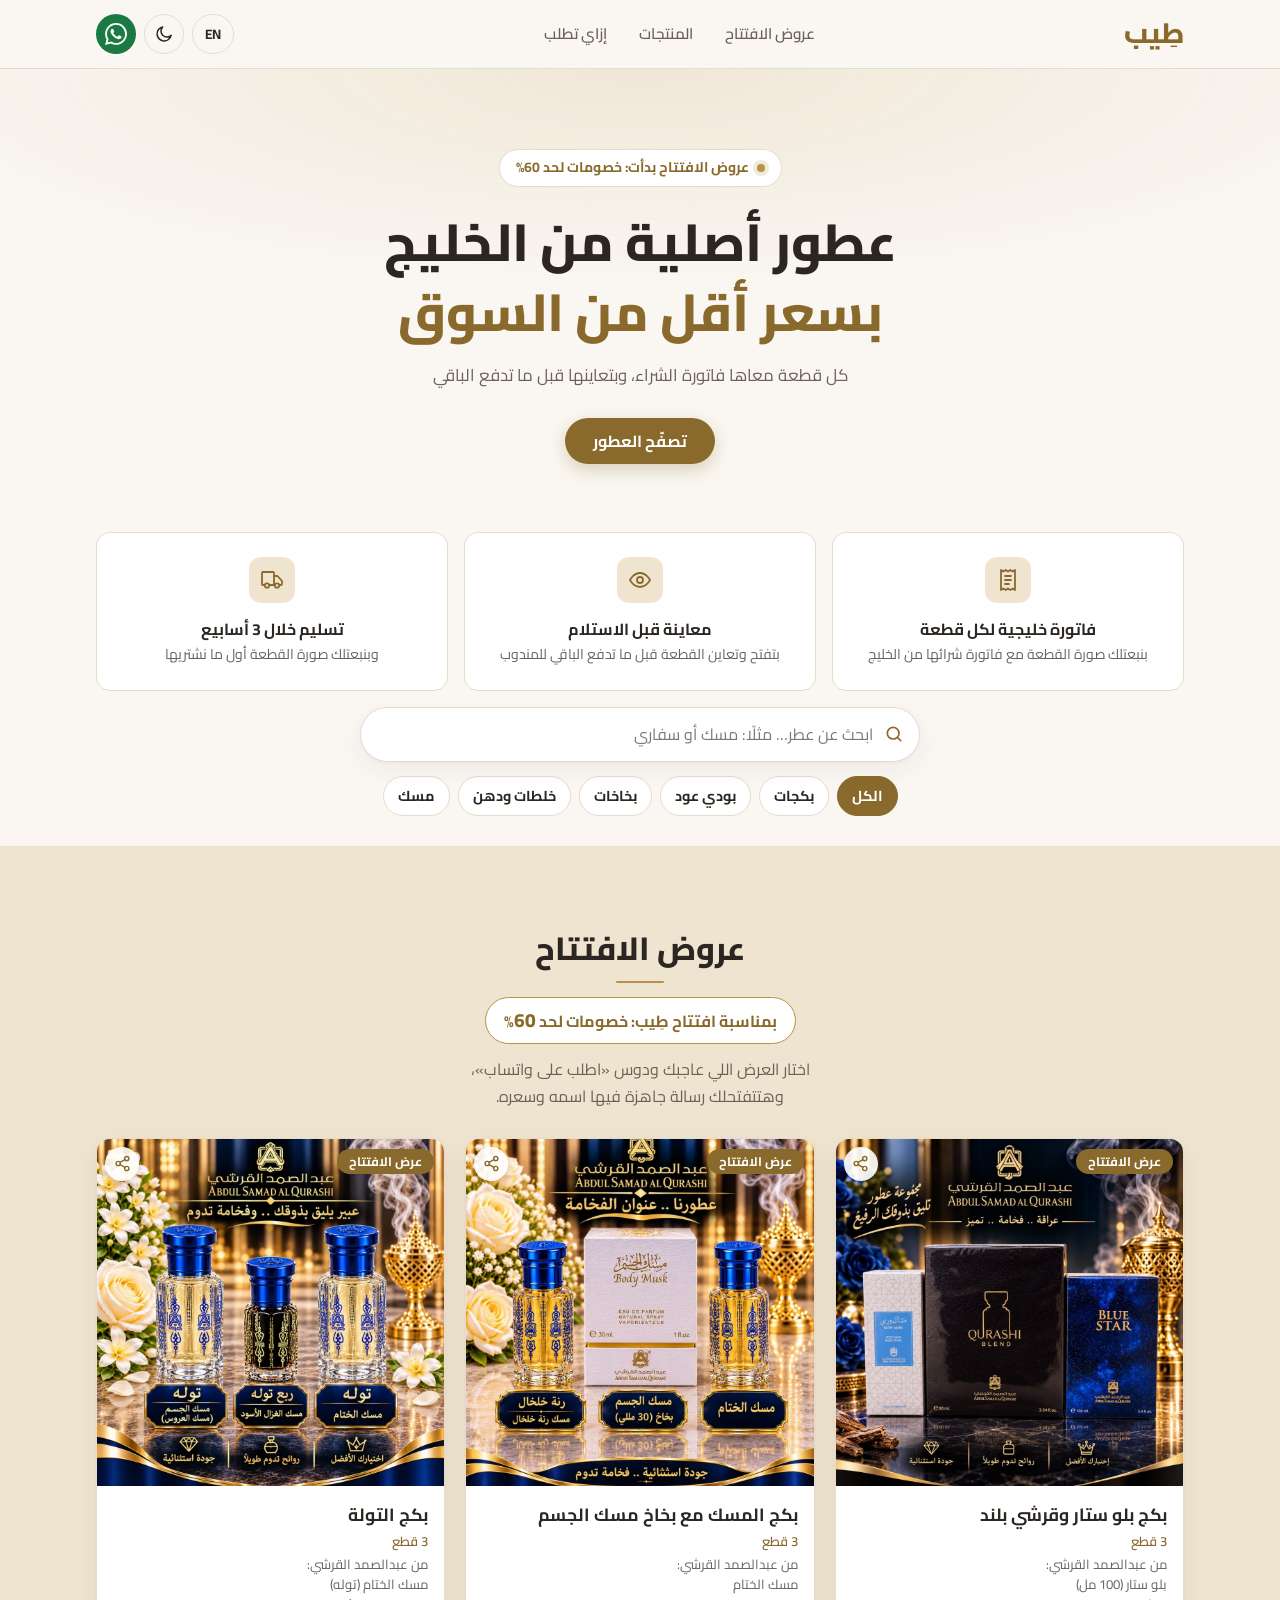
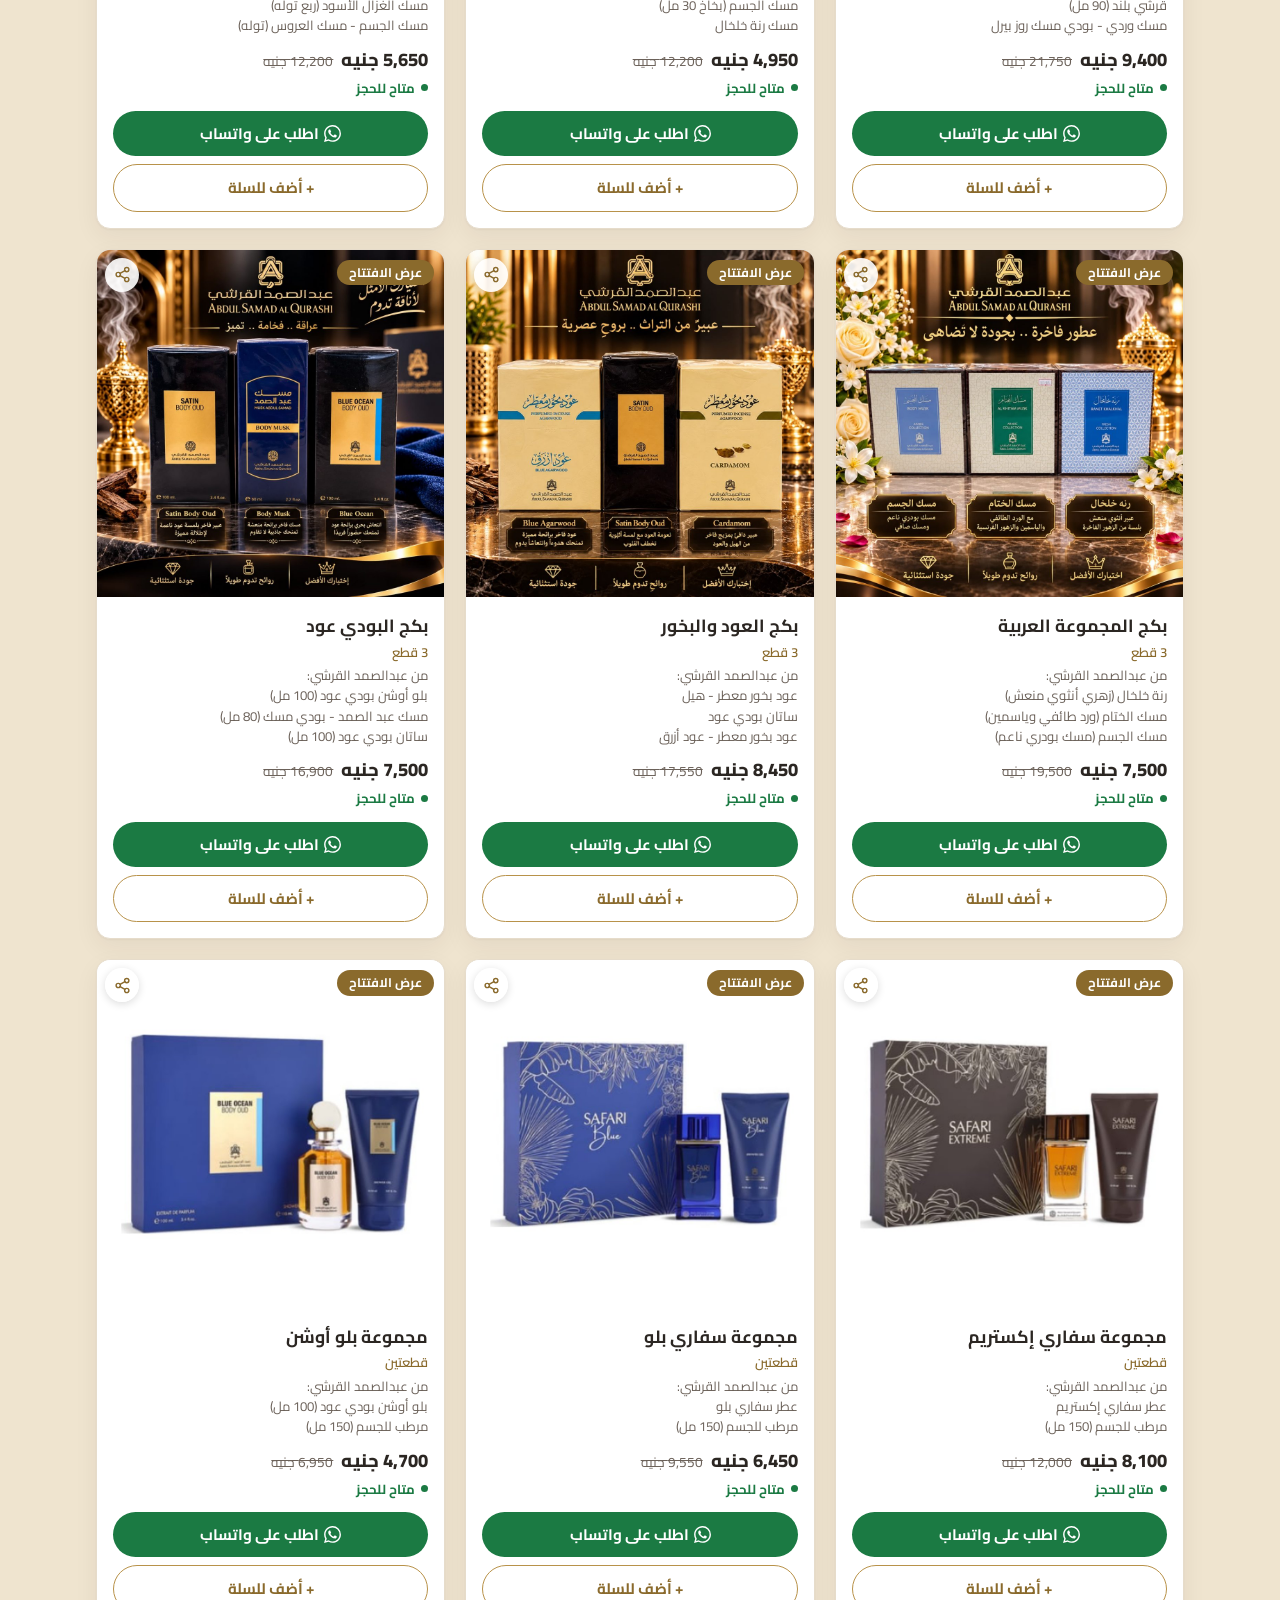
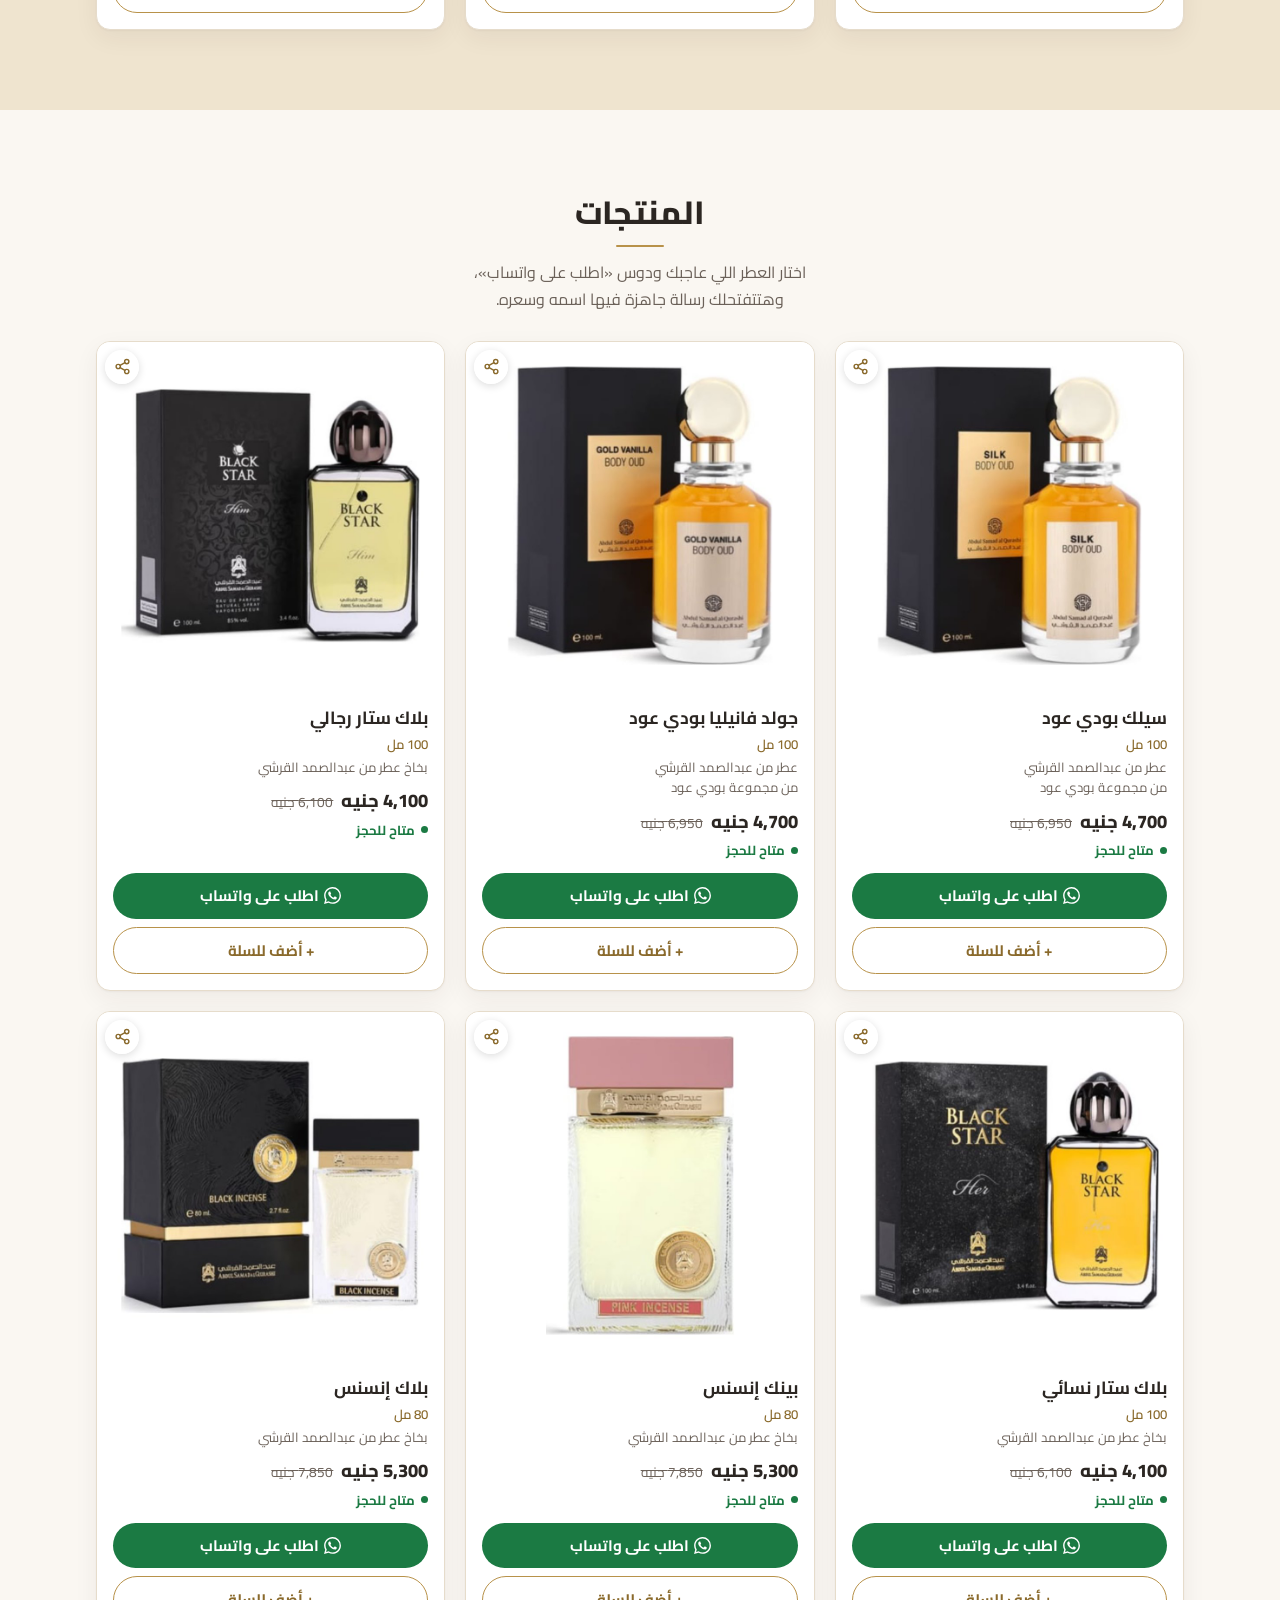
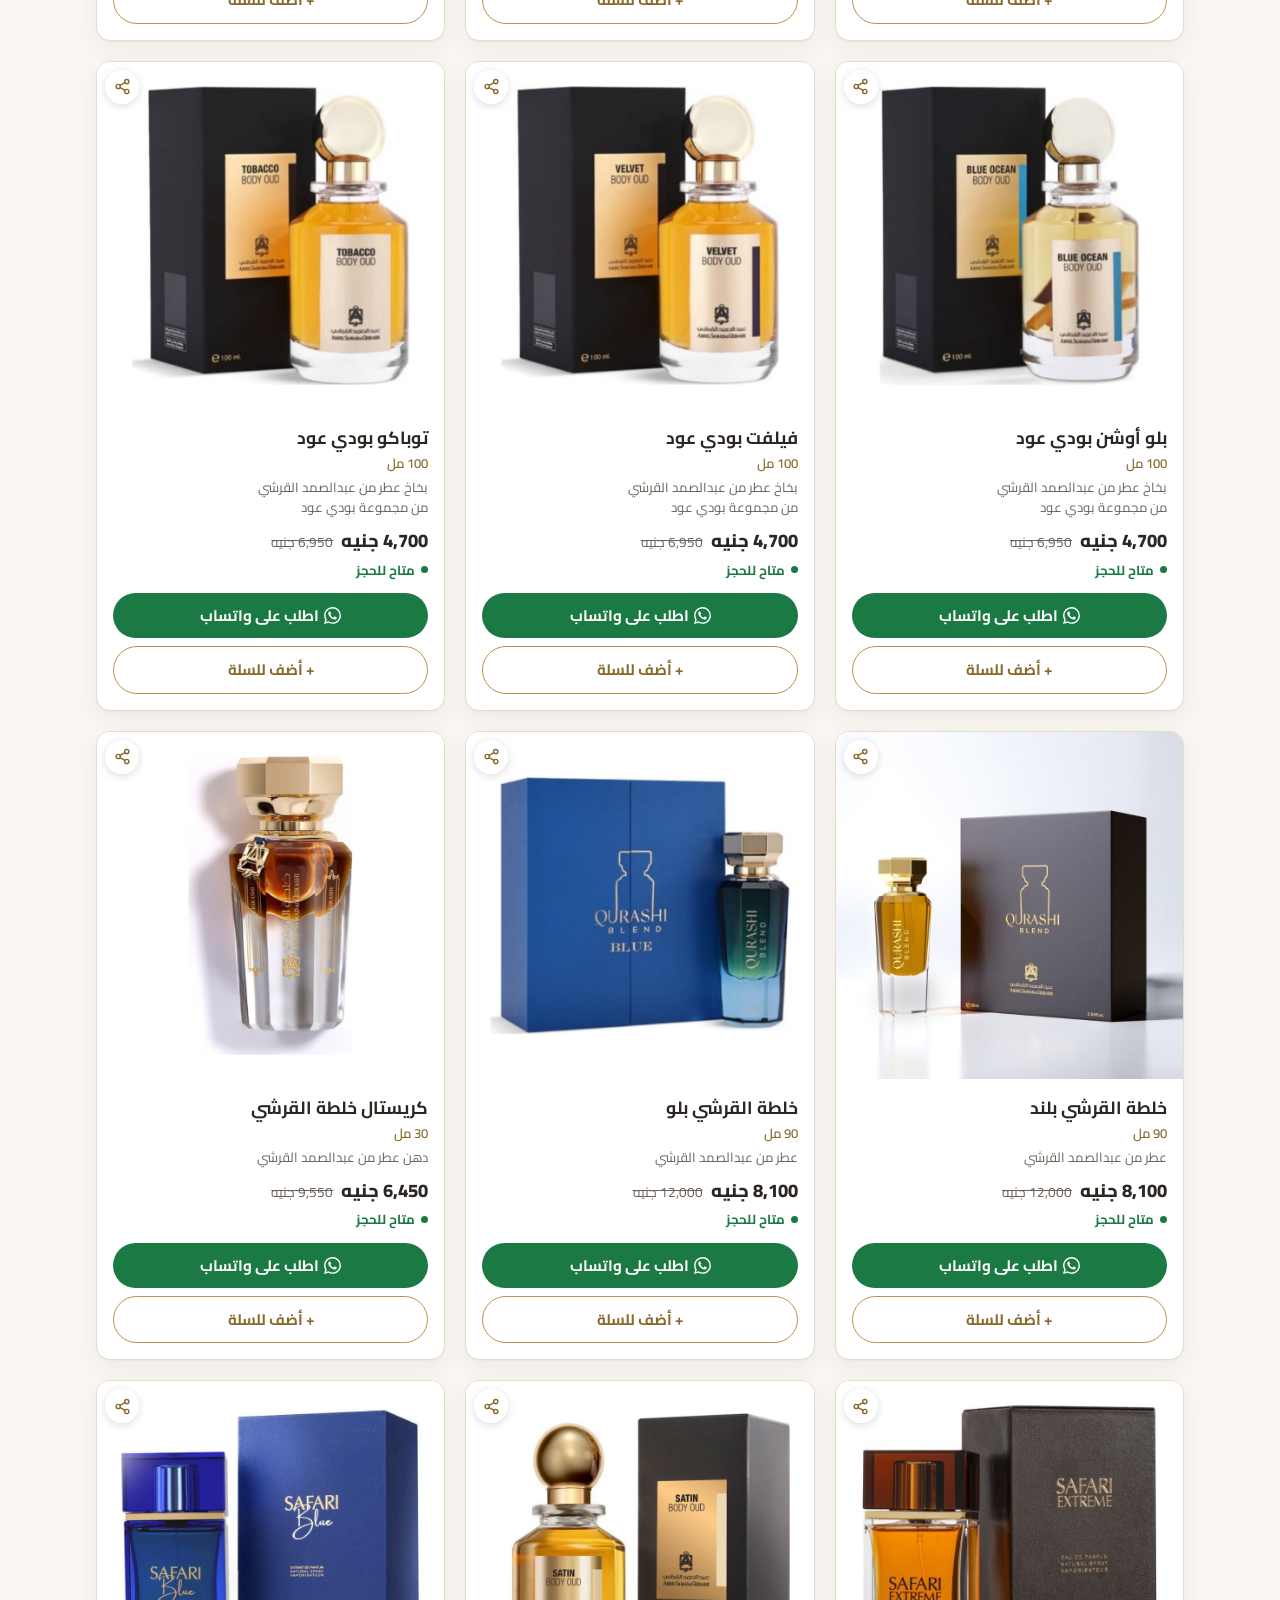
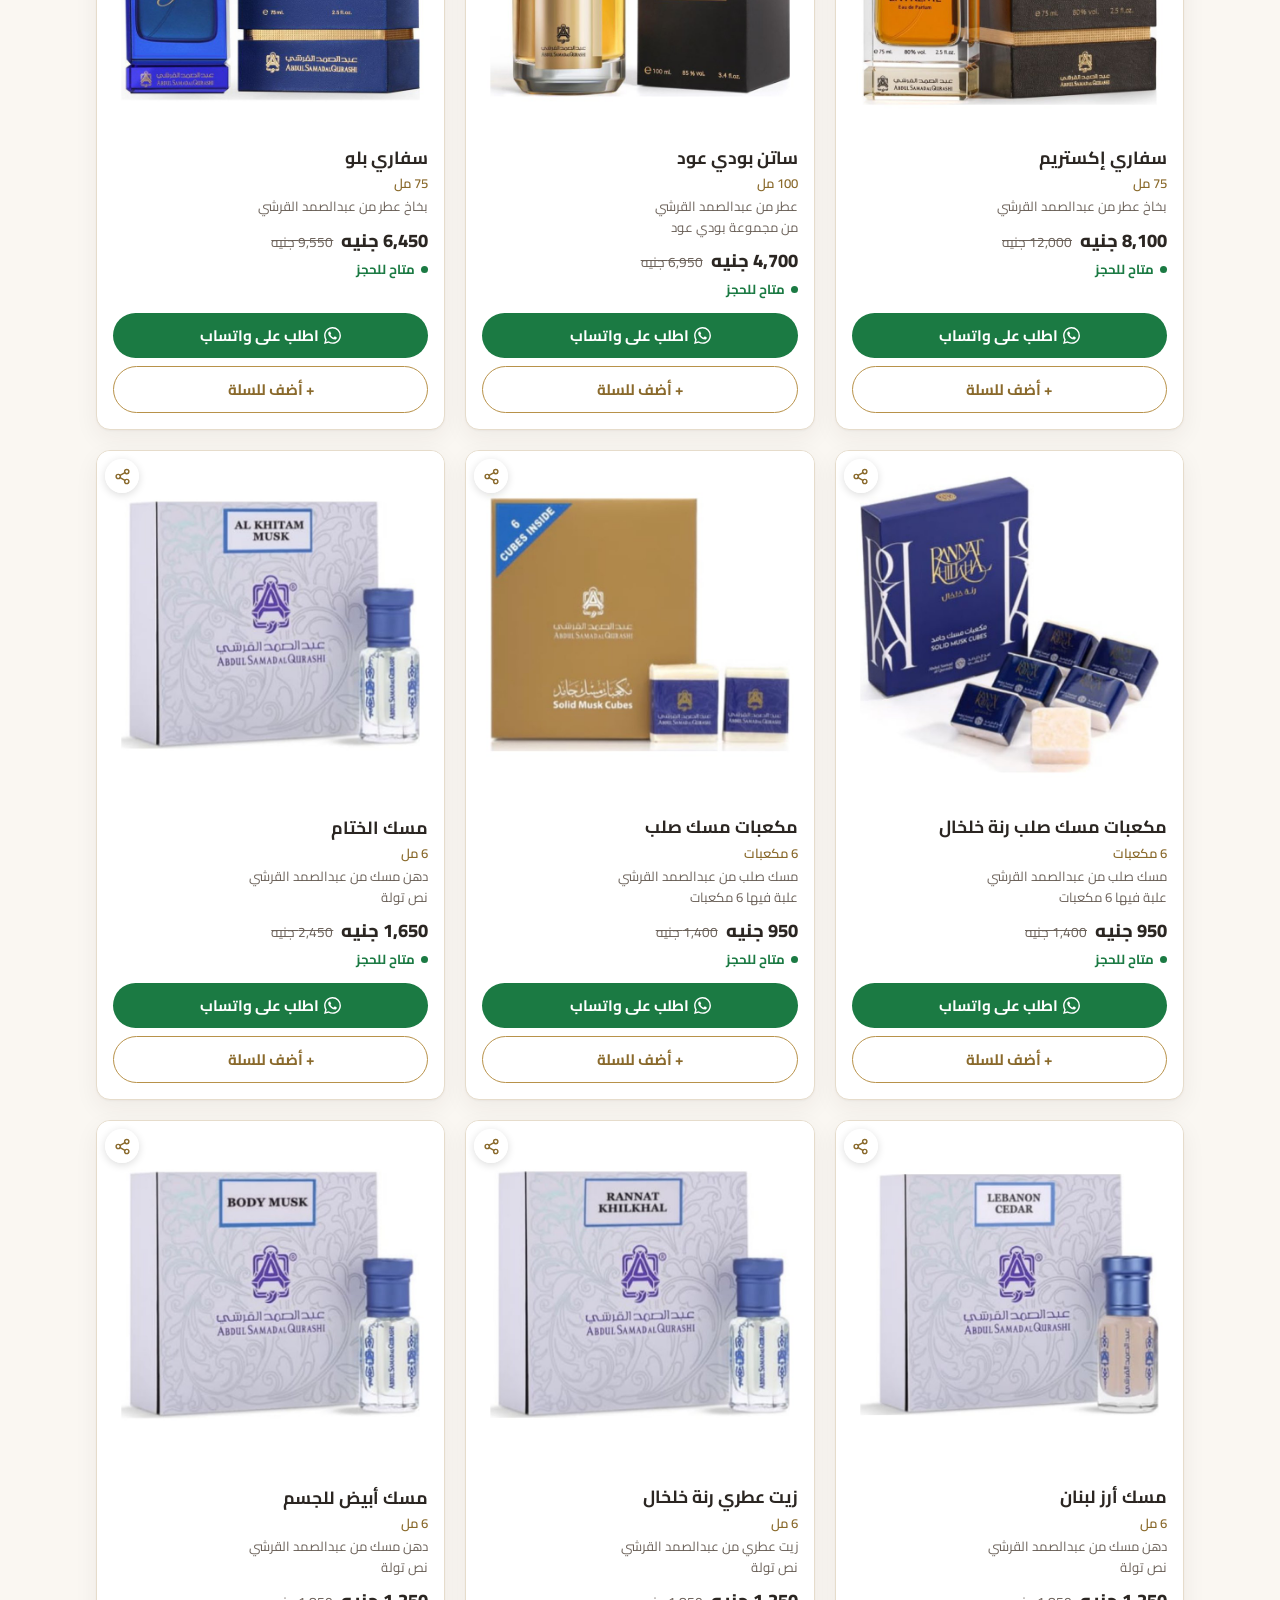
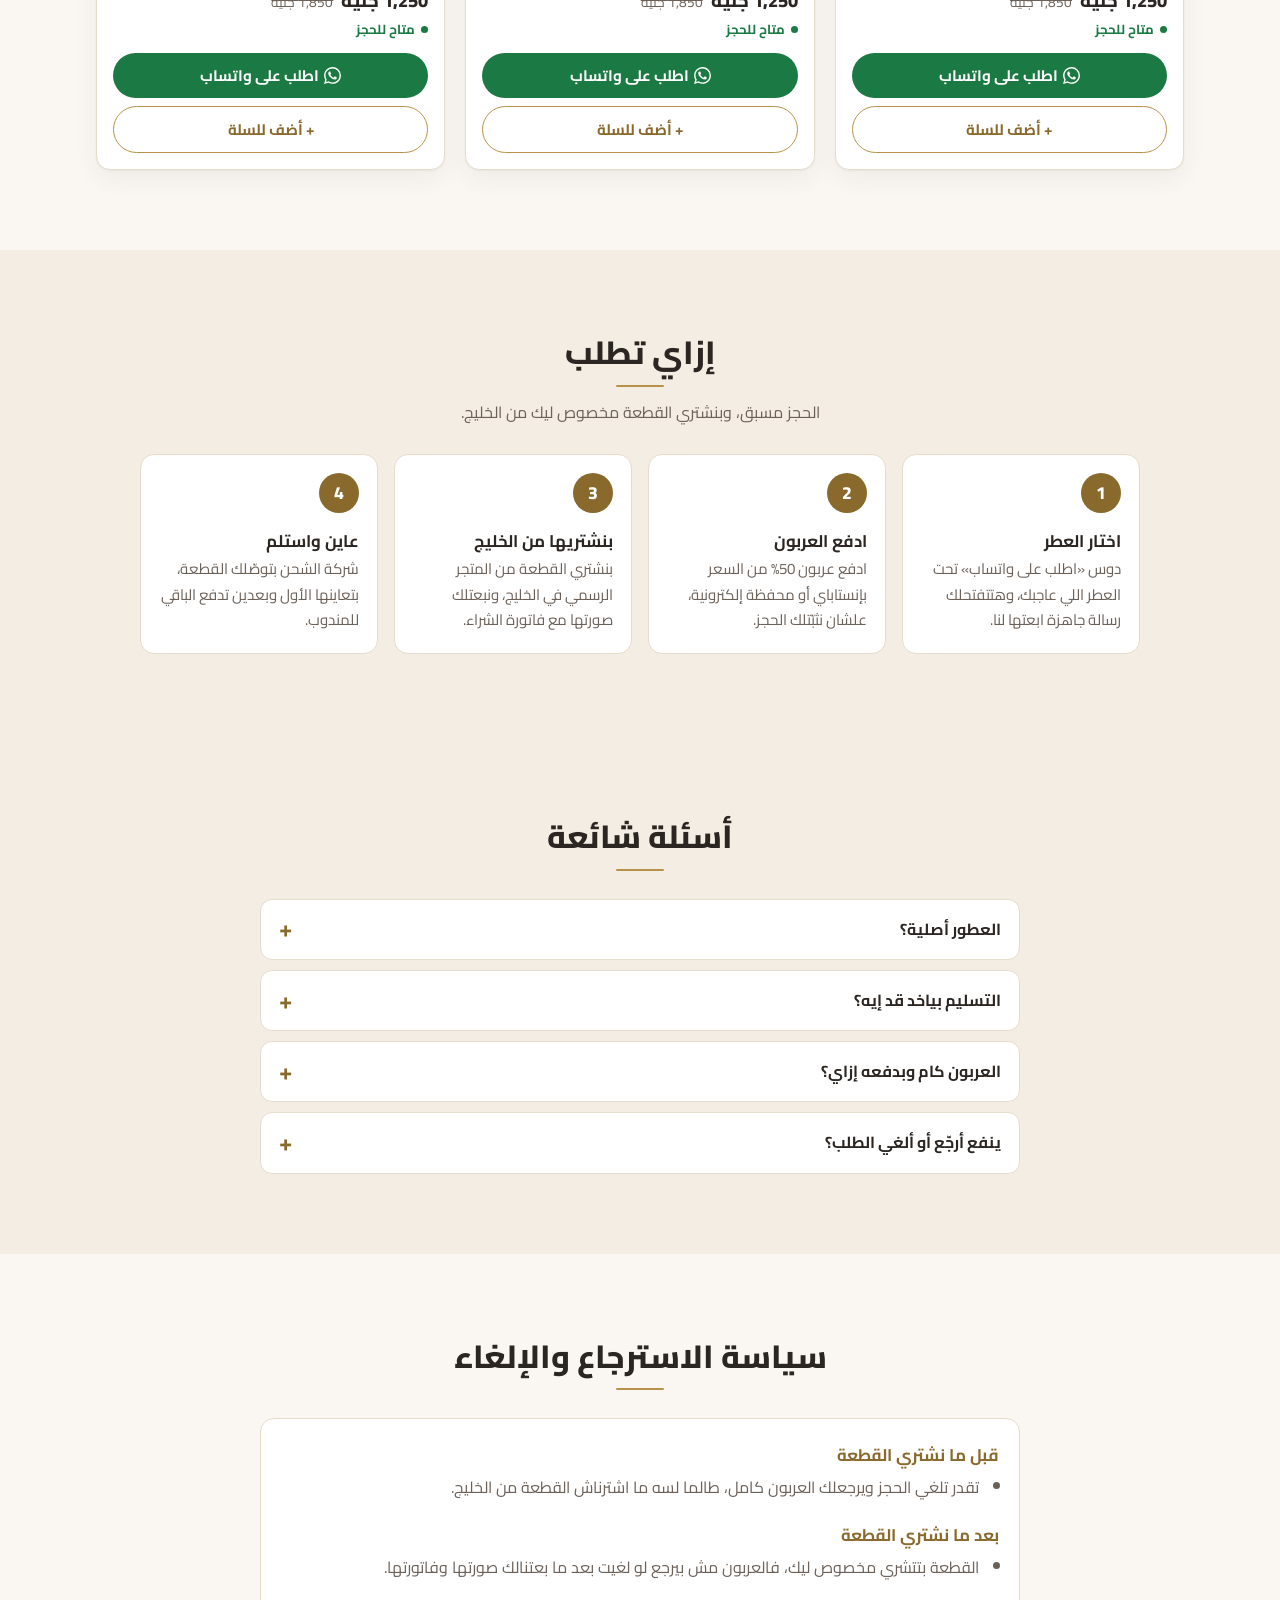
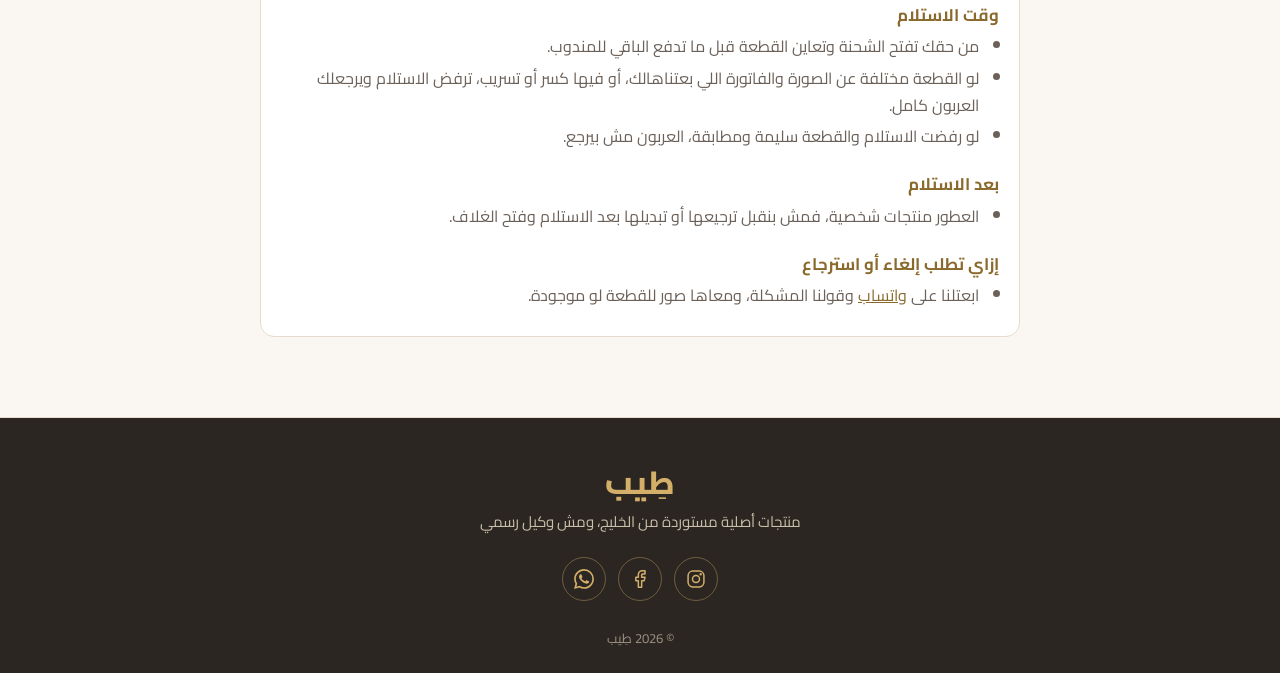
==== commit 77c661b9: "ربط الدومين teeb-perfumes.com: لينك المعاينة والصورة + canonical + robots.txt و sitemap.xml Co-Autho" ====
--- a/index.html
+++ b/index.html
@@ -23,17 +23,18 @@
   <title>طِيب | عطور أصلية من الخليج بسعر أقل من السوق</title>
   <meta name="description" content="عطور وبكجات أصلية من الخليج بالحجز المسبق، بسعر أقل من السوق في مصر. كل قطعة معاها فاتورة الشراء، وبتعاينها قبل ما تدفع الباقي.">
   <meta name="theme-color" content="#faf7f2">
+  <!-- العنوان الأساسي للموقع (علشان جوجل يعتبر www ومن غيرها موقع واحد) -->
+  <link rel="canonical" href="https://teeb-perfumes.com/">
 
   <!-- ===== Open Graph: شكل اللينك لما تبعته على واتساب أو إنستجرام أو فيسبوك ===== -->
-  <!-- ملحوظة: لينك الموقع والصورة لازم يبقوا كاملين علشان واتساب يقراهم.
-       لما نربط الدومين (الخطوة 7) هنغيّر اللينكين دول للدومين الجديد -->
+  <!-- ملحوظة: لينك الموقع والصورة لازم يبقوا كاملين (بالدومين) علشان واتساب يقراهم -->
   <meta property="og:type" content="website">
   <meta property="og:locale" content="ar_EG">
   <meta property="og:site_name" content="طِيب">
-  <meta property="og:url" content="https://teeb-perfumes.mohamedeliwa206.workers.dev/">
+  <meta property="og:url" content="https://teeb-perfumes.com/">
   <meta property="og:title" content="طِيب | عطور أصلية من الخليج بسعر أقل من السوق">
   <meta property="og:description" content="كل قطعة معاها فاتورة الشراء من الخليج، وبتعاينها قبل ما تدفع الباقي. احجز على واتساب.">
-  <meta property="og:image" content="https://teeb-perfumes.mohamedeliwa206.workers.dev/images/og-image.png">
+  <meta property="og:image" content="https://teeb-perfumes.com/images/og-image.png">
   <meta property="og:image:width" content="1200">
   <meta property="og:image:height" content="630">
   <meta name="twitter:card" content="summary_large_image">
--- a/style.css
+++ b/style.css
@@ -409,19 +409,19 @@
   box-shadow: 0 0 0 3px var(--gold-soft);
 }
 /* أزرار التصنيفات: على الموبايل بتتحرك يمين وشمال بالصباع */
+/* الأزرار بتنزل سطر جديد لو مش كفاية، علشان كلها تبان على الموبايل */
 .cat-chips {
   display: flex;
+  flex-wrap: wrap;
+  justify-content: center;
   gap: 8px;
-  max-width: 560px;
+  max-width: 600px;
   margin: 12px auto 0;
-  overflow-x: auto;
-  scrollbar-width: none;
   padding: 2px;
 }
-.cat-chips::-webkit-scrollbar { display: none; }
 .cat-chip {
   flex: none;
-  padding: 7px 16px;
+  padding: 7px 14px;
   border: 1px solid var(--line);
   border-radius: 999px;
   background: var(--surface);
@@ -439,7 +439,6 @@
   border-color: var(--gold-dark);
   color: var(--on-gold);
 }
-@media (min-width: 600px) { .cat-chips { justify-content: center; flex-wrap: wrap; } }
 
 .search-info {
   margin: 10px 0 0;
